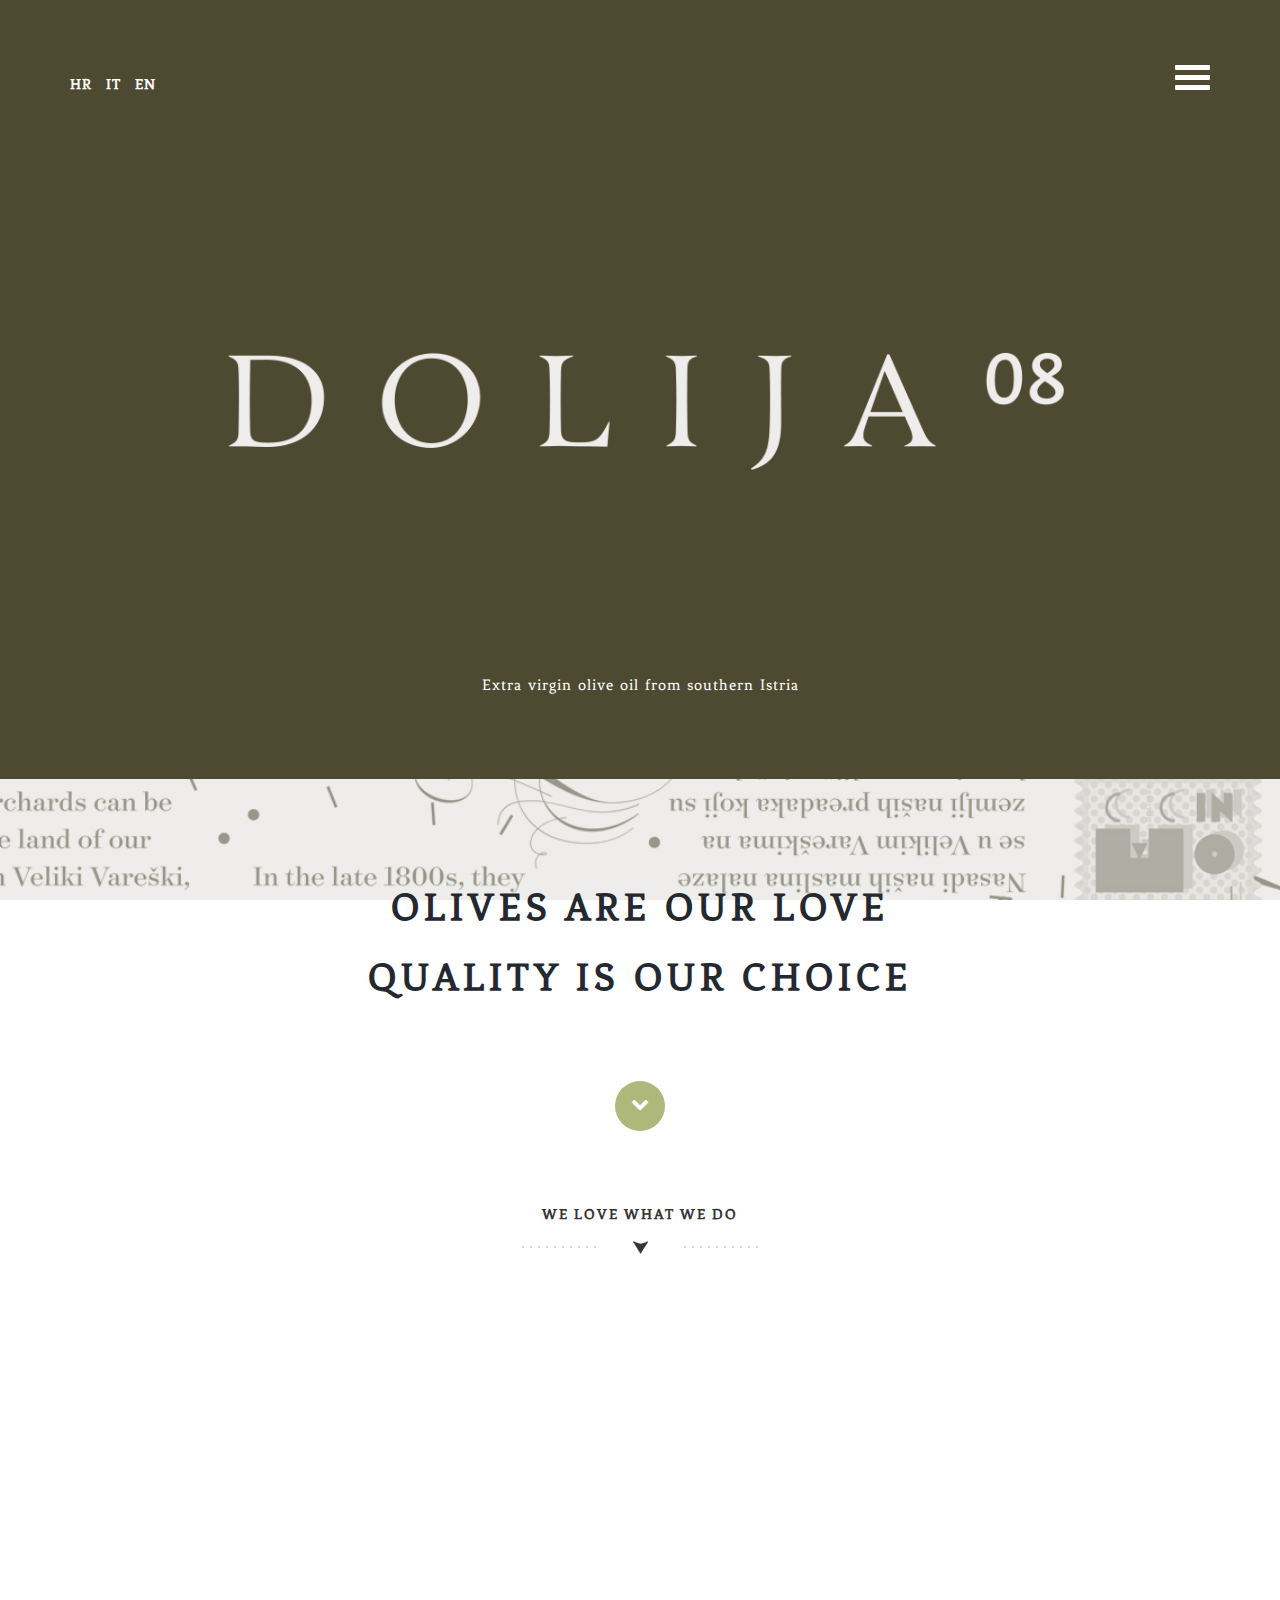
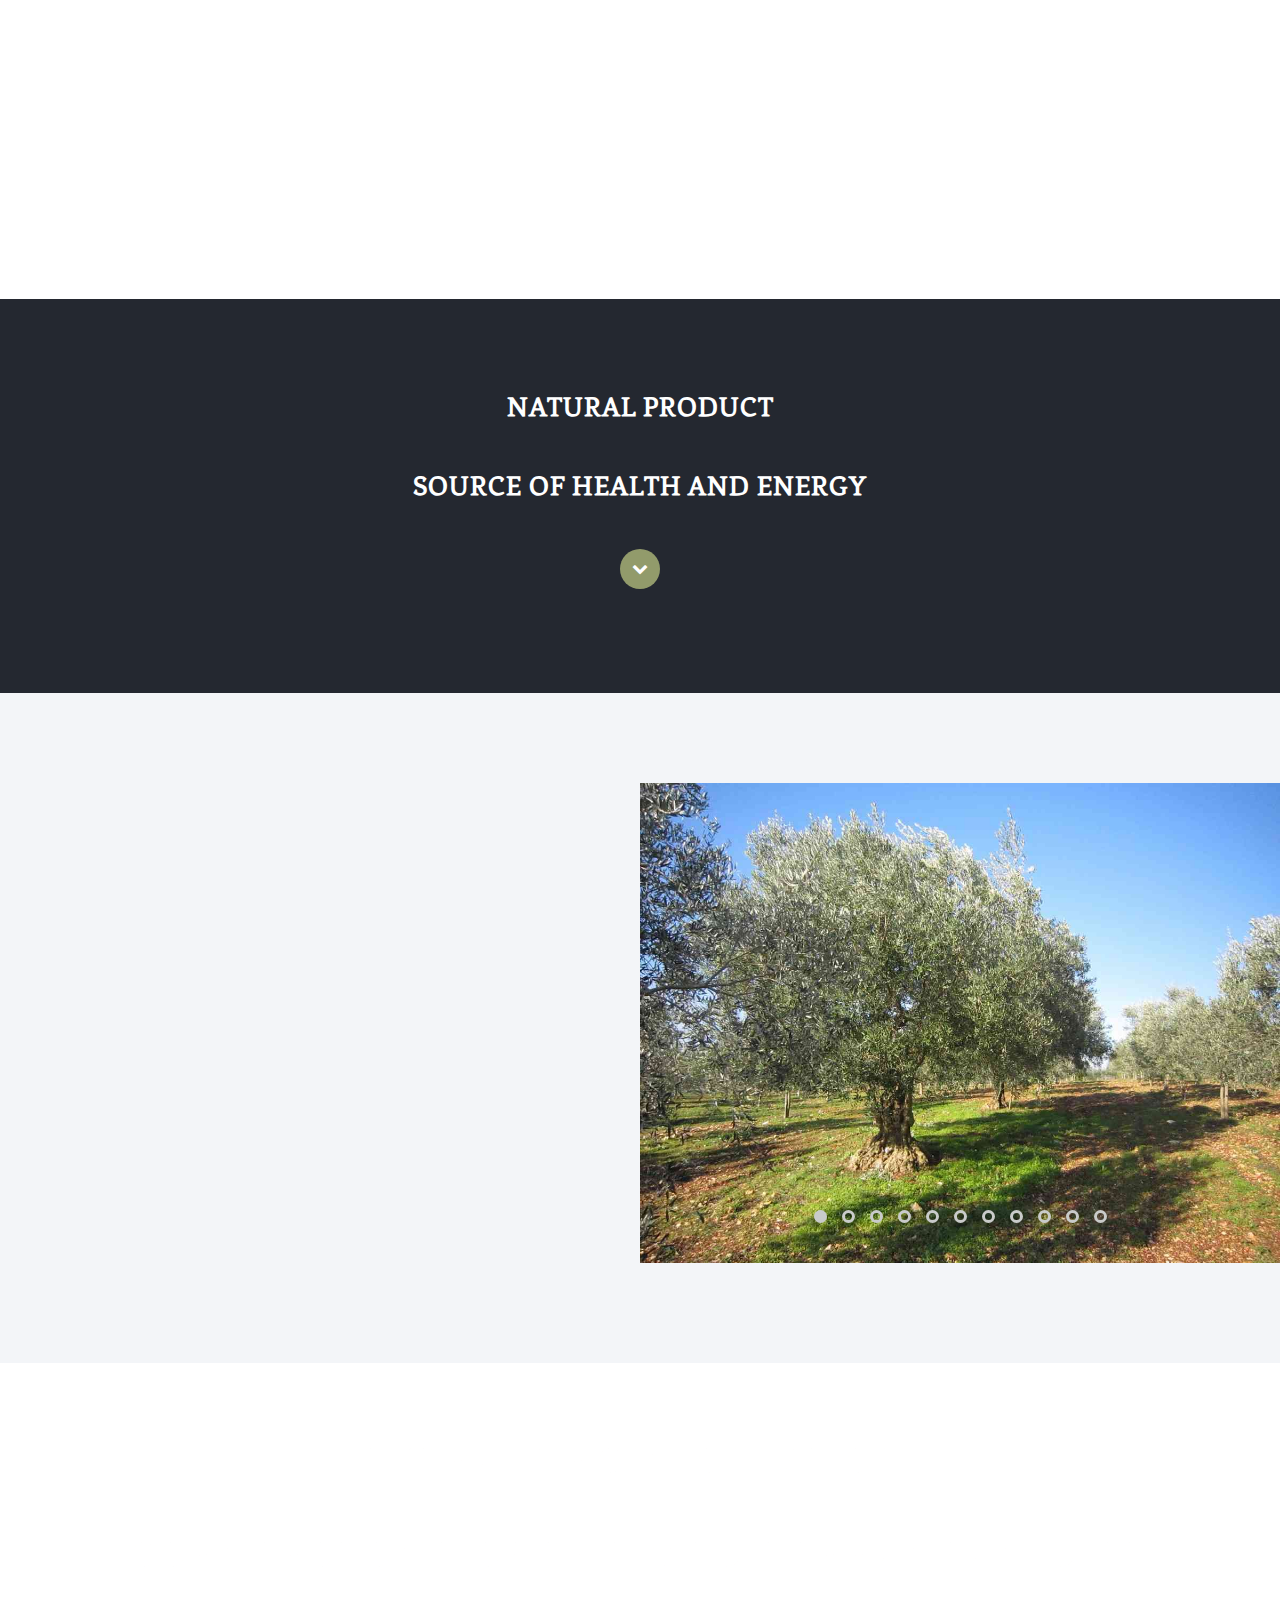
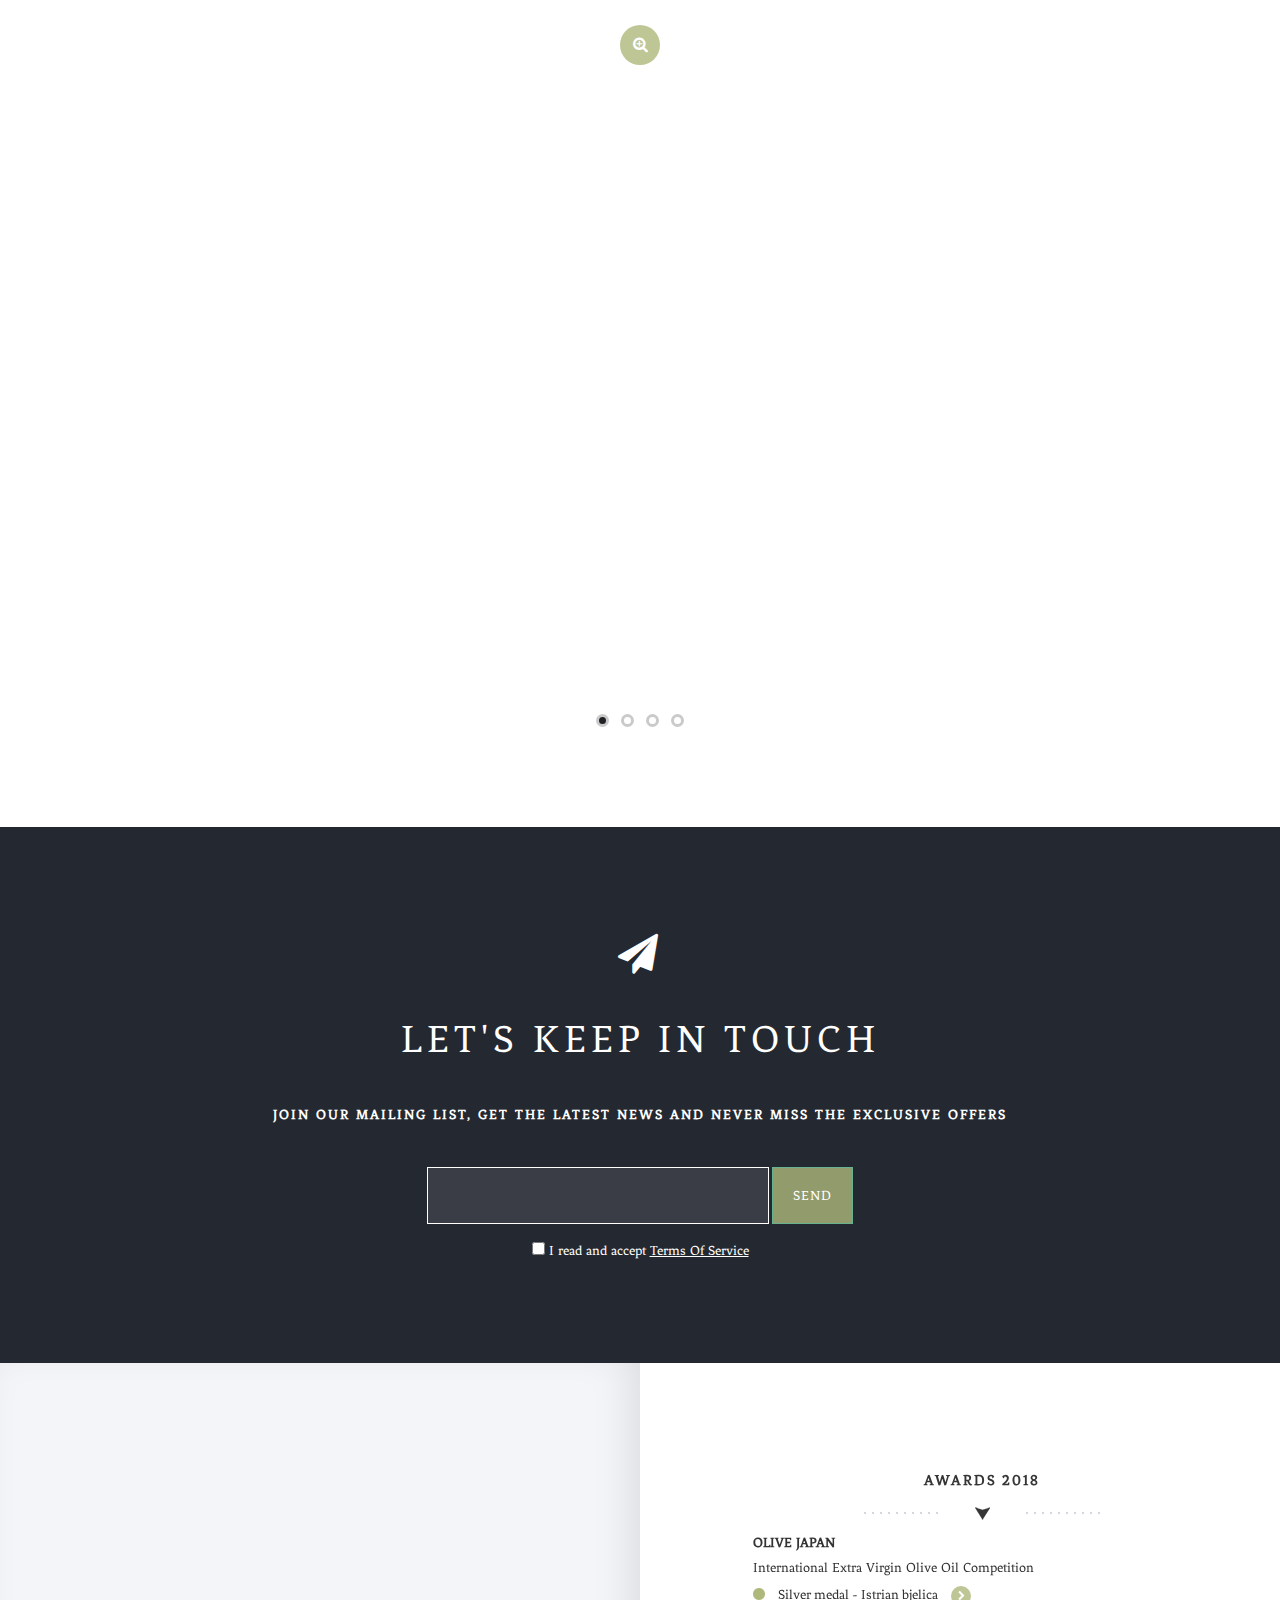
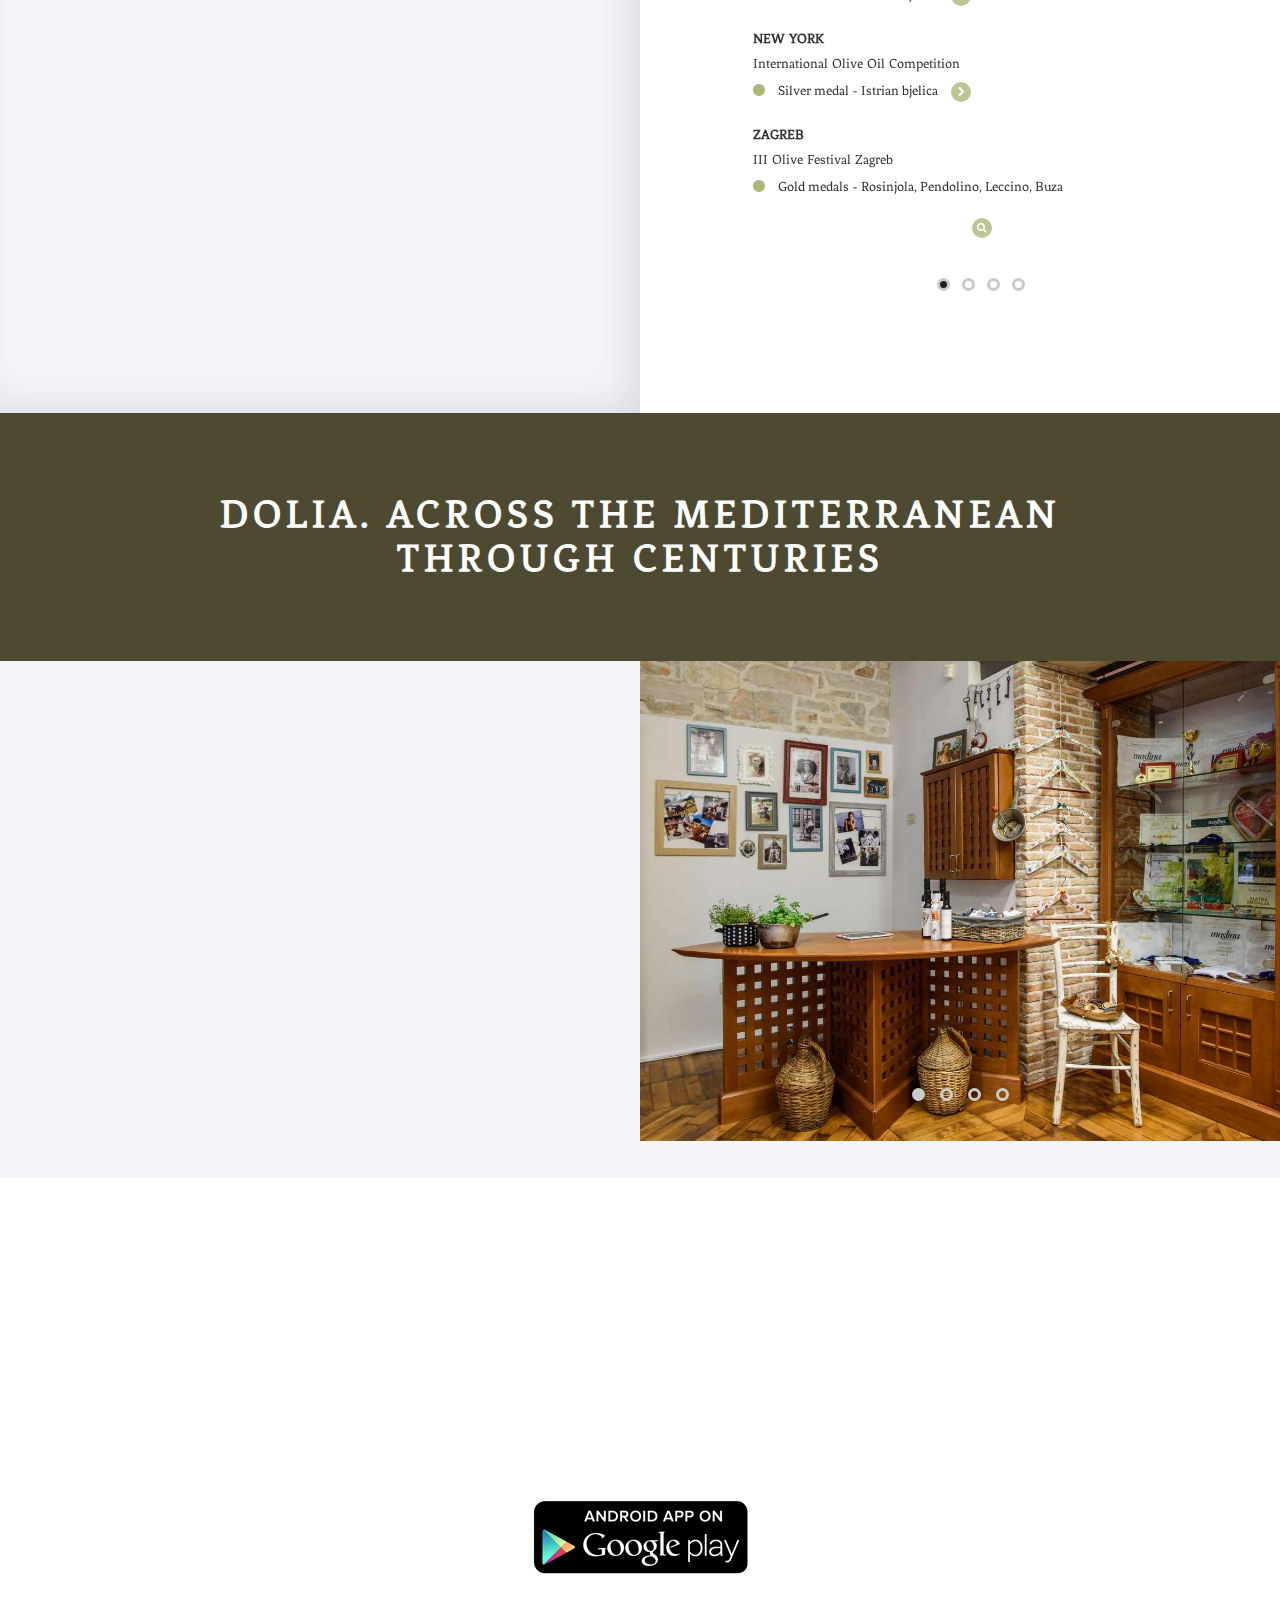
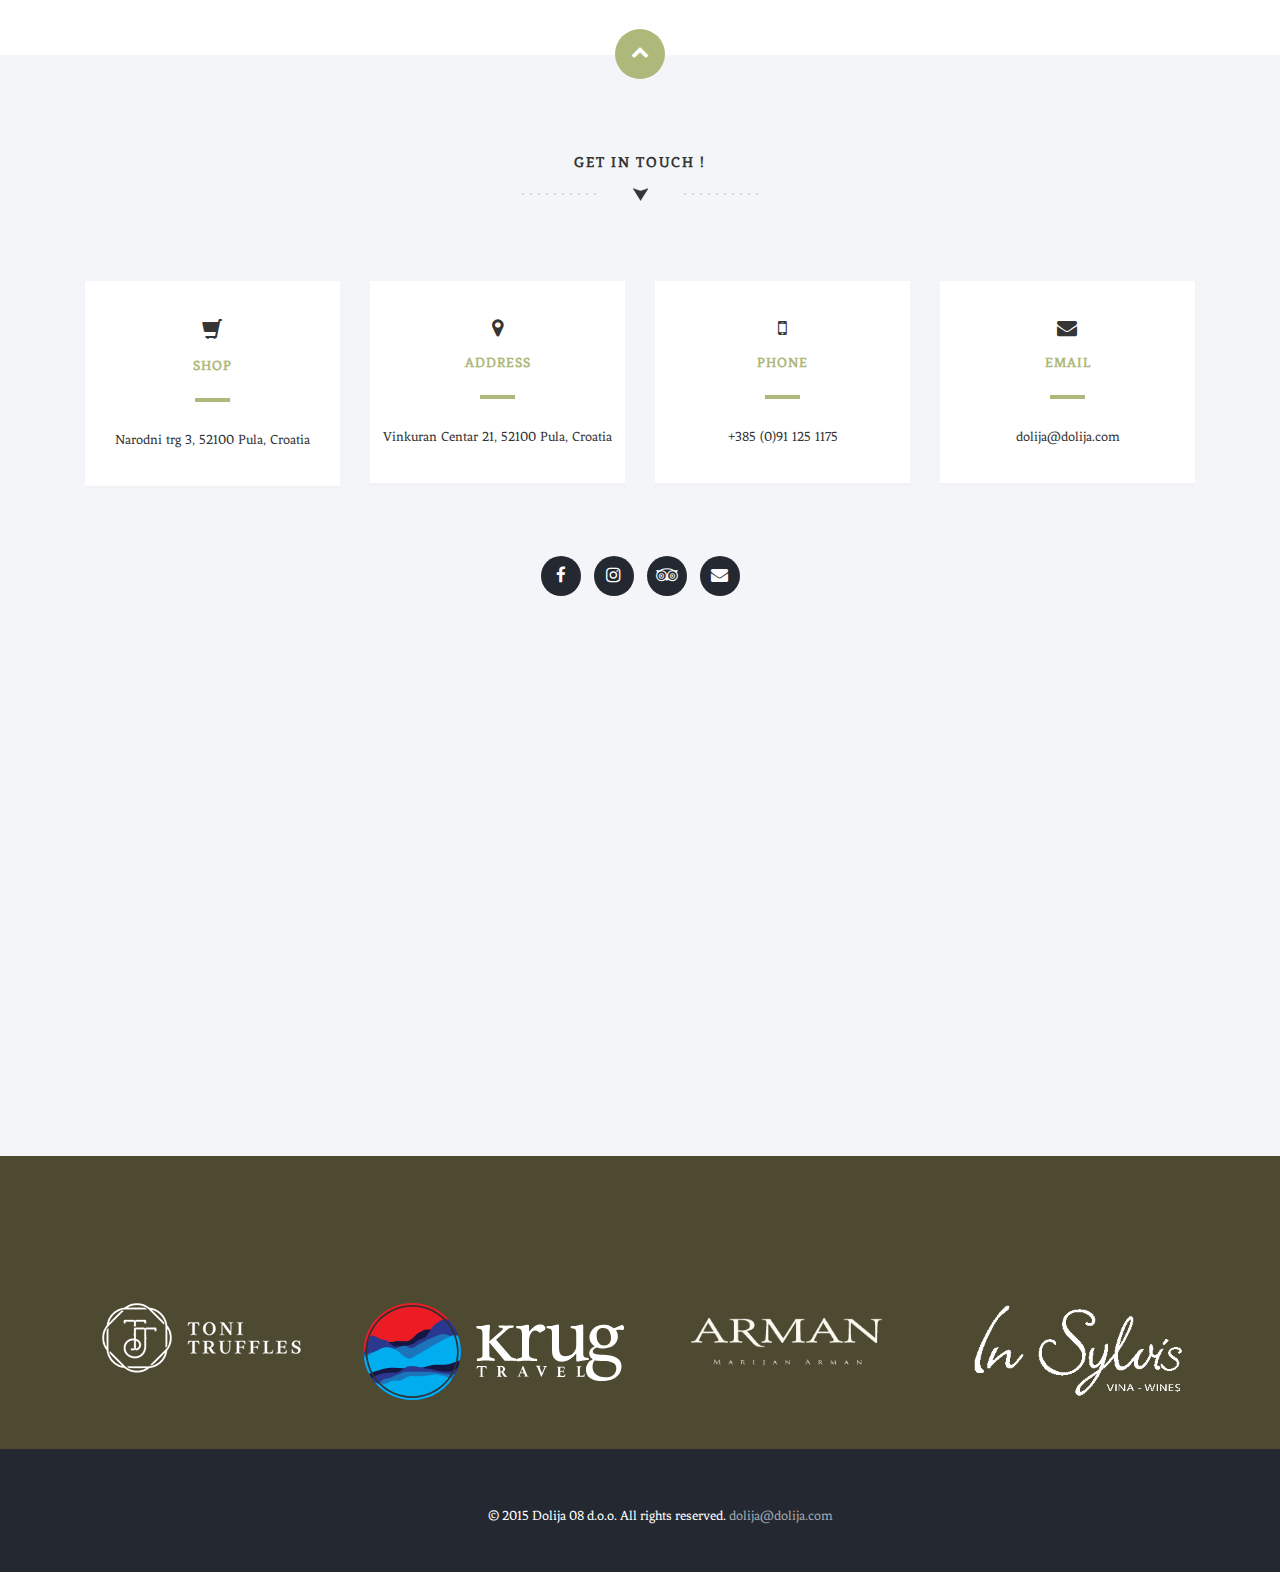
==== index-en.html @ caecd4cd "newsletter" ====
<!DOCTYPE html>
<html lang="en">
  <head>
    <meta charset="utf-8">
    <meta http-equiv="X-UA-Compatible" content="IE=edge">
    <meta name="viewport" content="width=device-width, initial-scale=1">
    <meta name="keywords" content="olives, oil, olive oil, istrian extra virgin olive oil, istria, croatia">
    <meta name="description" content="Dolija - Premium Extra Virgin Olive Oil From Southern Istria. Try & Buy. Visit Our Shop Or Call +385911251175" >
    <meta name="author" content="Dolija 08 d.o.o.">
    <title>Dolija - Premium Extra Virgin Olive Oil From Southern Istria</title>
    <link rel="icon" type="image/png" href="img/favicon_linija.png"/>
    <!--custom font-->
    <!--link href='http://fonts.googleapis.com/css?family=Varela+Round' rel='stylesheet' type='text/css'-->
    <link href="https://fonts.googleapis.com/css?family=Fenix|Noto+Serif|Cormorant+Garamond" rel="stylesheet">
    <link href="css/bootstrap.min.css" rel="stylesheet">
    <link href="css/font-awesome.min.css" rel="stylesheet">
    <link href="css/flexslider.css" rel="stylesheet" >
    <link href="css/styles.css" rel="stylesheet">
    <link href="css/queries.css" rel="stylesheet">
    <link href="css/animate.css" rel="stylesheet">
    <!-- HTML5 Shim and Respond.js IE8 support of HTML5 elements and media queries -->
    <!-- WARNING: Respond.js doesn't work if you view the page via file:// -->
    <!--[if lt IE 9]>
    <script src="https://oss.maxcdn.com/libs/html5shiv/3.7.0/html5shiv.js"></script>
    <script src="https://oss.maxcdn.com/libs/respond.js/1.4.2/respond.min.js"></script>
    <![endif]-->
  </head>
  <body id="top">
    <header id="home">
      <nav>
        <div class="container-fluid">
          <div class="row">
            <div class="col-md-8 col-md-offset-2 col-sm-8 col-sm-offset-2 col-xs-8 col-xs-offset-2">
              <nav class="pull">
                <ul class="top-nav">
                  <!--li><a href="#features">Features <span class="indicator"><i class="fa fa-angle-right"></i></span></a></li-->
                  <li><a href="#about-dolija">About Us <span class="indicator"><i class="fa fa-angle-right"></i></span></a></li>
                  <li><a href="#olive-oil-porfolio">Products <span class="indicator"><i class="fa fa-angle-right"></i></span></a></li>
                  <li><a href="#olive-oil-awards">Awards <span class="indicator"><i class="fa fa-angle-right"></i></span></a></li>
                  <li><a href="#shop">Shop <span class="indicator"><i class="fa fa-angle-right"></i></span></a></li>
                  <li><a href="#contact">Contact <span class="indicator"><i class="fa fa-angle-right"></i></span></a></li>
                </ul>
              </nav>
            </div>
          </div>
        </div>
      </nav>

      <section class="intro" id="intro">
        <div class="container">
          <div class="row">
            <div class="col-md-12 text-right navicon">
              <div class="lang-toggle" href="#">
                <h2>
                  <a href="index.html">HR</a>
                  <a href="index-it.html">IT</a>
                  <a class="active" href="index-en.html">EN</a>
                </h2>
              </div>
              <a id="nav-toggle" class="nav_slide_button" href="#"><span></span></a>
            </div>
          </div>
          <div class="row">
            <div class="col-md-12 text-center inner">
              <!--div class="col-md-8 col-md-offset-2 text-center inner"-->
              <img class="img-responsive center-block animated fadeInDown" src="img/dolija-logo.png">
              <p class="animated fadeInUp delay-05s">Extra virgin olive oil from southern Istria</p>
            </div>
          </div>
        </div>
      </section>
    </header>
		
		<section class="featuresHeader text-center ">
      <div class="container">
        <div class="row">
          <div class="col-md-12">
            <h1><strong>Olives are our love</strong></h1>
            <h1><strong>Quality is our choice</strong></h1>
          </div>
        </div>
      </div>
    </section>
		
    <section class="features text-center section-padding contact-wrap" id="features">
		  <a href="#olive-oil-porfolio" class="up-btn"><i class="fa fa-chevron-down"></i></a>
      <div class="container">
        <div class="row">
          <div class="col-md-12">
            <h1 class="arrow">We Love What We Do</h1>
            <div class="features-wrapper">
              <div class="col-md-4 wp2">
                <div class="icon box-hover"> 
                  <a href="#about-dolija"><img class="img-responsive center-block" src="img/karbonaca-jesen.jpg" alt="Tradition"></a>
                </div>
                <h2>Tradition</h2>
                <p>Over a hundred years ago our forefathers planted first olive trees on the rocky and barren land. Proud of our roots, we're trying to give the land its true traditional value.</p>
              </div>
              <div class="col-md-4 wp2 delay-05s">
                <div class="icon box-hover"> 
                  <a href="#olive-oil-porfolio"><img class="img-responsive center-block" src="img/olive-oil-all-bottles.jpg" alt="Products"></a>
                </div>
                <h2>Products</h2>
                <p>Our olive oil is the result of a long family tradition and love for olives. Try our product and you can experience the simplicity and natural beauty of southern Istria.</p>
              </div>
              <div class="col-md-4 wp2 delay-1s">
                <div class="icon box-hover"> 
                  <a href="#olive-oil-awards"><img class="img-responsive center-block" src="img/crna-maslina.jpg" alt="Quality"></a>
                </div>
                <h2>Quality</h2>
                <p>Environmentally friendly and healthy methods of production, timely manual harvesting, modern cold-pressing process, as well as numerous honors and awards, guarantee high quality of our olive oil.</p>
              </div>
              <div class="clearfix"></div>
            </div>
          </div>
        </div>
      </div>
    </section>

		<div class="ignite-cta text-center">
      <div class="container">
        <div class="row">
          <div class="col-md-12">
            <a href="#olive-oil-porfolio"><h1 class="ignite-btn-no-border">Natural product</h1></a>
          </div>
          <div class="col-md-12">
            <a href="#olive-oil-porfolio"><h1 class="ignite-btn-no-border">Source of health and energy</h1></a>
            <p><a href="#olive-oil-porfolio" class="down-arrow-btn"><i class="fa fa-chevron-down"></i></a></p>
          </div>
        </div>
      </div>
    </div>

    <section class="about" id="about-dolija">
		  <div class="container-fluid nopadding">
        <div class="row cust-row">
          <div class="col-md-6 wp1 about-text">
            <h1 class="arrow text-center">Return to land</h1>
            <p>We have been watching with sorrow the land of our ancestors becoming neglected and wild over the years. It was increasingly difficult to watch our olives decay. Regardless of the time and money invested in our education in other fields, couple of years ago we decided to renew the neglected land and to plant new olive groves.
            <br>
            Today, there are approximately 2000 trees on an area of 8 ha, from 3 to more than 100 years old. After several years of intensive work, look at the trees brings a smile to our faces, and walk through the orchard fills our hearts with joy. Centennial olive trees seductively rise over the young plantation like beautiful feminine sculpture.
            <br>
            Land again feeds the family as it has always done.</p>
          </div>
          <div id="aboutCarouselDiv" class="col-md-6 nopadding">
            <div id="carouselGallery" class="carousel slide" data-ride="carousel">
              <!-- Indicators -->
              <ol class="carousel-indicators">
                <li data-target="#carouselGallery" data-slide-to="0" class="active"></li>
                <li data-target="#carouselGallery" data-slide-to="1"></li>
                <li data-target="#carouselGallery" data-slide-to="2"></li>
                <li data-target="#carouselGallery" data-slide-to="3"></li>
                <li data-target="#carouselGallery" data-slide-to="4"></li>
                <li data-target="#carouselGallery" data-slide-to="5"></li>
                <li data-target="#carouselGallery" data-slide-to="6"></li>
                <li data-target="#carouselGallery" data-slide-to="7"></li>
                <li data-target="#carouselGallery" data-slide-to="8"></li>
                <li data-target="#carouselGallery" data-slide-to="9"></li>
                <li data-target="#carouselGallery" data-slide-to="10"></li>
              </ol>

              <!-- Wrapper for slides -->
              <div class="carousel-inner" role="listbox">
   					    <div class="item active">
                  <img src="img/buza-vrh-1.jpg" alt="" class="center-block img-responsive">
                  <div class="carousel-caption">
                  </div>
                </div>
					      <div class="item">
                  <img src="img/pendolino-sir-kobasice.jpg" alt="" class="center-block img-responsive">
                  <div class="carousel-caption">
                  </div>
                </div>
                <div class="item">
                  <img src="img/dunja-ulje.jpg" alt="" class="center-block img-responsive">
                  <div class="carousel-caption">
                  </div>
                </div>
					      <div class="item">
                  <img src="img/zizula.jpg" alt="" class="center-block img-responsive">
                  <div class="carousel-caption">
                  </div>
                </div>
					      <div class="item">
                  <img src="img/kampe.jpg" alt="" class="center-block img-responsive">
                  <div class="carousel-caption">
                  </div>
                </div>
					      <div class="item">
                  <img src="img/articoke.jpg" alt="" class="center-block img-responsive">
                  <div class="carousel-caption">
                  </div>
                </div>
					      <div class="item">
                  <img src="img/bjelica.jpg" alt="" class="center-block img-responsive">
                  <div class="carousel-caption">
                  </div>
                </div>
      					<div class="item">
                  <img src="img/ruke.jpg" alt="" class="center-block img-responsive">
                  <div class="carousel-caption">
                  </div>
                </div>
					      <div class="item">
                  <img src="img/buza.jpg" alt="" class="center-block img-responsive">
                  <div class="carousel-caption">
                  </div>
                </div>
					      <div class="item">
                  <img src="img/fresh-olive-oil-all-sorts.jpg" alt="" class="center-block img-responsive">
                  <div class="carousel-caption">
                  </div>
                </div>
					      <div class="item">
                    <img src="img/rosinjola-sir.jpg" alt="" class="center-block img-responsive">
                    <div class="carousel-caption">
                    </div>
                </div>
              </div>
            </div>
          </div>
        </div>
      </div>
    </section>
        
    <section class="swag text-center">
      <div class="container">
        <div class="row">
          <div class="col-md-12">
            <a data-target="#dekalogModal" data-toggle="modal"><h1 class="ignite-btn-no-border">Extra Virgin Olive Oil</h1></a>
          </div>
          <div class="col-md-12">
            <a data-target="#dekalogModal" data-toggle="modal"><h1 class="ignite-btn-no-border">Cornerstone of the mediterranean diet</h1></a>
            <p><a data-target="#dekalogModal" data-toggle="modal" class="down-arrow-btn"><i class="fa fa-search-plus"></i></a></p>
          </div>
        </div>
      </div>
    </section>
        
		<section class="portfolio section-padding" id="olive-oil-porfolio">
      <div class="container">
        <div class="row">
          <div id="portfolioSlider">
            <ul class="slides portfolio-slides">
              <!-- 4x2 proizvoda -->
              <li>
                <div class="col-md-6 wp4">
                  <div class="overlay-effect effects clearfix">
                    <div class="img">
                      <img class="img-responsive" src="img/bjelica-01.png" alt="Bjelica">
                      <div class="overlay">
                        <a data-target="#bjelicaModal" class="expand" data-toggle="modal"><i class="fa fa-search-plus"></i></a>
                        <a class="close-overlay hidden"></a>
                      </div>
                    </div>
                  </div>
                  <h2>Istrian bjelica</h2>
                  <!-- <p>Bjelica is an old indigenous Istrian variety that produces oil of excellent quality and distinctly golden-green color. Oil is full of intense flavor, pronounced bitterness and sharpness, and aroma that is reminiscent of cut grass. Goes well with marinated and meat dishes, such as beef and lamb. An excellent complement to hard cheeses, and provides a special touch to chocolate ice cream.</p> -->
                  <!-- <p>Straight branches, thick, leafy tree tops and strong roots, <strong>Istrian bjelica</strong> knows her way up, soaking up the sun and air. She bravely resists the cold and the wind. Her strong character is emphasized by the flavour of her oil - bitter, pungent and spicy, like absinthe. She is patient and hardworking like an Istrian peasant. Her fruitful branches remind us of our ancestors' pride and their hard working hands that have fed the generations, inspiring them permanently with their strength and dignity.</p> -->
                  <div class="portfolio-strong-custom">
                    <strong>250 ml, 500 ml, 750 ml</strong>
                    <!-- <a data-target="#bjelicaModal" class="right-arrow-btn" data-toggle="modal"><i class="fa fa-chevron-right"></i></a> -->
                  </div>
                </div>
                <div class="col-md-6 wp4 delay-05s">
                  <div class="overlay-effect effects clearfix">
                    <div class="img">
                      <img class="img-responsive" src="img/buza-01.png" alt="Buža">
                      <div class="overlay">
                        <a data-target="#buzaModal" class="expand" data-toggle="modal"><i class="fa fa-search-plus"></i></a>
                        <a class="close-overlay hidden"></a>
                      </div>
                    </div>
                  </div>
                  <h2>Buza</h2>
                  <!-- <p>Buza is an authentic Istrian variety which provides very appreciated oil of intense and clear golden-green color, persistent flavor and taste, exceptional harmony, as well as balanced pungency and bitterness. It is characterized by pronounced fruity taste and smell reminiscent of green olives and herbs. It is an excellent complement to almost all dishes, especially goes well with quality fish, seafood and truffles.</p> -->
                  <!-- <p><strong>Buza</strong>, round and lush, a flirty and voluptuous Mediterranean coquette seeks attention, warmth and protection to give the best of herself. She will show her charm slowly, always trying to stay mysterious. Her oil will have freshness, a required dose of bitterness and a provocative spiciness at the beginning of the harvest. But just like a true diva, maturity will give her the gift of a particular sweetness and the recognizable fruity aroma.</p> -->
                  <div class="portfolio-strong-custom">
                    <strong>250 ml, 500 ml, 750 ml</strong>
                    <!-- <a data-target="#buzaModal" class="right-arrow-btn" data-toggle="modal"><i class="fa fa-chevron-right"></i></a> -->
                  </div>
                </div>
              </li>
              <li>
                <div class="col-md-6 wp4">
                  <div class="overlay-effect effects clearfix">
                    <div class="img">
                      <img class="img-responsive" src="img/leccino-01.png" alt="Leccino">
                      <div class="overlay">
                        <a data-target="#leccinoModal" class="expand" data-toggle="modal"><i class="fa fa-search-plus"></i></a>
                        <a class="close-overlay hidden"></a>
                      </div>
                    </div>
                  </div>
                  <h2>Leccino</h2>
                  <!-- <p>As one of the most popular and widespread olive varieties in the world, Leccino is perfectly adapted to the Istrian climate. The oil is dark green in color, with balanced flavor, mild bitterness, vigorous pungency and exceptional harmony. Depending on the time of harvesting, it can be extremely fresh, full of fruitiness, mild taste and sweet aroma. Its value is priceless in preparing light vegetable and meat dishes, as well as an addition to a variety of fresh seasonal salads.</p> -->
                  <!-- <p>Easily adjustable and generous <strong>Leccino</strong>, exuberant in growth, impressively tall, with a large trunk and symmetrical tree top, blossoms lavishly, grows bountiful amounts of fruit. His rich appearance makes him a perfect decorative plant. He has spread around the world from his native Toscana and has easily adjusted to any environment, Istrian included. He has big flowers and aromatic fruit. The flavour of his oil depends on the time of the harvest and can vary from dominantly fresh fruity to mild fruity aromas. Adaptability, as well as rich and balanced flavour, make this oil perfect for meat and vegetable dishes and is a must for any light salad.</p> -->
                  <div class="portfolio-strong-custom">
                    <strong>250 ml, 500 ml</strong>
                    <!-- <a data-target="#leccinoModal" class="right-arrow-btn" data-toggle="modal"><i class="fa fa-chevron-right"></i></a> -->
                  </div>
                </div>
                <div class="col-md-6 wp4 delay-05s">
                  <div class="overlay-effect effects clearfix">
                    <div class="img">
                      <img class="img-responsive" src="img/pendolino-01.png" alt="Pendolino">
                      <div class="overlay">
                        <a data-target="#pendolinoModal" class="expand" data-toggle="modal"><i class="fa fa-search-plus"></i></a>
                        <a class="close-overlay hidden"></a>
                      </div>
                    </div>
                  </div>
                  <h2>Pendolino</h2>
                  <!-- <p>This Italian variety gives excellent oil of brilliant light green color. Pendolino displays green notes of creamy artichoke, green almond, fresh grass and other vegetal characteristics. It is viscous and peppery with the perfect amount of bitterness and pungency. A very versatile oil to use with soups, stews, pasta dishes and as a bread dipper. Excellent complement to a variety of game meat, steaks and medium matured cheeses.</p> -->
                  <!-- <p>Rich tree tops and long bent branches, an elongated fruit, melancholic and sophisticated <strong>Pendolino</strong> looks like a hypersensitive poet, entangled in romantic dreaming and nostalgia for his home-bound Toscane. However, it just appears as though he has perfectly melted into the Istrian climate. The proof is his wonderfully green oil and beautifully balanced flavour, moderately bitter and spicy. Although he appears melancholic, in his soul he's a hedonist who loves to mingle with game, beef steak, ribeye steak and semi-mature cheeses.</p> -->
                  <div class="portfolio-strong-custom">
                    <strong>250 ml, 500 ml</strong>
                    <!-- <a data-target="#pendolinoModal" class="right-arrow-btn" data-toggle="modal"><i class="fa fa-chevron-right"></i></a> -->
                  </div>
                </div>
              </li>
              <li>
                <div class="col-md-6 wp4">
                  <div class="overlay-effect effects clearfix">
                    <div class="img">
                      <img class="img-responsive" src="img/karbonaca_01.png" alt="Karbonaca">
                      <div class="overlay">
                        <a data-target="#karbonacaModal" class="expand" data-toggle="modal"><i class="fa fa-search-plus"></i></a>
                        <a class="close-overlay hidden"></a>
                      </div>
                    </div>
                  </div>
                  <h2>Karbonaca</h2>
                  <!-- <p><strong>Karbonaca</strong>, the dark skinned girl from the south of Istria. Average in height and tree top fullness, mysterious, yet reliable and stable. Her fruit is smooth, round, almost black in colour and if one waits too long to harvest, they become wrinkly which affects her confidence and facility of harvest. Karbonaca fruit paste is of a pleasant aroma of flowery meadow and her oil is of a particular flavour of wild radicchio, chicory and artichokes with pronounced spiciness and an intense green colour. All of the above make this temperamental dark coloured noirette girl with an evergreen heart, the main variety of southern Istria.</p> -->
                  <div class="portfolio-strong-custom">
                    <strong>250 ml, 500 ml</strong>
                    <!-- <a data-target="#karbonacaModal" class="right-arrow-btn" data-toggle="modal"><i class="fa fa-chevron-right"></i></a> -->
                  </div>
                </div>
                <div class="col-md-6 wp4 delay-05s">
                  <div class="overlay-effect effects clearfix">
                    <div class="img">
                      <img class="img-responsive" src="img/rosinjola-01.png" alt="Rosinjola">
                      <div class="overlay">
                        <a data-target="#rosinjolaModal" class="expand" data-toggle="modal"><i class="fa fa-search-plus"></i></a>
                        <a class="close-overlay hidden"></a>
                      </div>
                    </div>
                  </div>
                  <h2>Rosinjola</h2>
                  <!-- <p><strong>Rosinjola</strong>, a charming lady with a soft heart that loves heat and will sunbathe gladly, although it'll bring out her freckles. No problem though, as freckles are a part of her charm anyway along with a meticulous attention to detail: rich tree tops bearing many small branches decorated with tiny flowers that morph into beautiful tiny fruit, yellow-pink to dark purple in colour. Her oil, with a pronounced bitter aroma and distinct smell of almond and evergreens is an indispensable guest of many high class gatherings.</p> -->
                  <div class="portfolio-strong-custom">
                    <strong>250 ml, 500 ml</strong>
                    <!-- <a data-target="#rosinjolaModal" class="right-arrow-btn" data-toggle="modal"><i class="fa fa-chevron-right"></i></a> -->
                  </div>
                </div>
              </li>
				      <li>
                <div class="col-md-6 col-md-offset-3 wp4">
                  <div class="overlay-effect effects clearfix">
                    <div class="img">
                      <img class="img-responsive" src="img/rafe-01.png" alt="Rafe">
                      <div class="overlay">
                        <a data-target="#rafeModal" class="expand" data-toggle="modal"><i class="fa fa-search-plus"></i></a>
                        <a class="close-overlay hidden"></a>
                      </div>
                    </div>
                  </div>
                  <h2>Rafe</h2>
                  <!-- <p>Do you believe in angels, sparkling eternal beings that help when help is needed with their miraculous interventions and make life easier and the world a better place? Maybe their existence depends on our beliefs, maybe angels are merely a fruit of our imagination, however sometimes the goodness of some can amaze us so much that the only thing we can say is that they're like angels. He understands everybody because he has a bit of everyone. Oil <strong>Rafe</strong> is just like the angel Raphael, in charge of health, peace and comfort. Buza, Karbonaca, Rosinjola and Drobnica have entrusted him with their secrets, his trusted friends are Pendolino, Leccino and Cipressino, and with Bjelica he is connected intuitively without saying a word. If he was a painter, he would be the famous Raphael. Amongst the Dolija oils, he is a blend of the best. The oil with character.</p> -->
                  <div class="portfolio-strong-custom">
                    <strong>250 ml, 500 ml, 750 ml</strong>
                    <!-- <a data-target="#rafeModal" class="right-arrow-btn" data-toggle="modal"><i class="fa fa-chevron-right"></i></a> -->
                  </div>
                </div>
              </li>
            </ul>
          </div>
        </div>
      </div>
    </section>
        
		<!--div class="ignite-cta text-center">
      <div class="container">
        <div class="row">
          <div class="col-md-12">
            <a href="#olive-oil-awards"><h1 class="ignite-btn">Dolija - Top quality, nothing else</h1></a>
          </div>
        </div>
      </div>
    </div-->

    <section id="subscribe" class="subscribe text-center">
      <div class="container">
        <h1><i class="fa fa-paper-plane"></i></h1>
        <h1 class="subscribe-header">Let's keep in touch</h1>
        <p class="subscribe-desc">Join our mailing list, get the latest news and never miss the exclusive offers</p>
        <form id="subscribe-form" name="subscribe-form" method="post" action="#">
          <input type="email" name="subscribe-email" id="subscribe-email" value="" placeholder="" required>
          <input type="submit" id="subscribe-btn" name="subscribe-btn" value="Send">
          <p class="subscribe-confirm">
            <input type="checkbox" aria-label="Terms Of Use" required>
            <span>I read and accept <a data-target="#newsletterModal" data-toggle="modal">Terms Of Service</a></span>
          </p>
        </form>
      </div>
    </section>

    <section class="text-center" id="olive-oil-awards">
      <div class="container-fluid nopadding awards-services">
        <div class="wrapper">
          <div class="medals">
            <div class="wp3"></div>
          </div>
          <div class="fluid-white"></div>
        </div>
        <div class="container designs">
          <div class="row">
            <div class="col-md-5 col-md-offset-7">
              <div id="awardsSlider">
                <ul class="slides award-slides">
                  <li>
                    <h1 class="arrow">Awards 2018</h1>
                    <div class="nagrade-post-info">
                      <p>
                        <strong>Olive Japan</strong>
                      </p>
                      <p>International Extra Virgin Olive Oil Competition</p>
                      <div class="row">
                        <i class="col-md-1 col-xs-1 fa fa-circle"></i>
                        <span class="col-md-11 col-xs-11 nagrade-post-info-item"> 
                          Silver medal - Istrian bjelica
                          <a class="right-arrow-btn addtnl-info" href="http://olivejapan.com/en"><i class="fa fa-chevron-right"></i></a>
							          </span>
                      </div>
                    </div>
                    <div class="nagrade-post-info">
                      <p>
                        <strong>New York</strong>
                      </p>
                      <p>International Olive Oil Competition</p>
                      <div class="row">
                        <i class="col-md-1 col-xs-1 fa fa-circle"></i>
                        <span class="col-md-11 col-xs-11 nagrade-post-info-item"> 
                          Silver medal - Istrian bjelica
                          <a class="right-arrow-btn addtnl-info" href="https://www.bestoliveoils.com/producer/dolija-08"><i class="fa fa-chevron-right"></i></a>
							          </span>
                      </div>
                    </div>
                    <div class="nagrade-post-info">
                      <p>
                        <strong>Zagreb</strong>
                      </p>
                      <p>III Olive Festival Zagreb</p>
                      <div class="row">
                        <i class="col-md-1 col-xs-1 fa fa-circle"></i>
                        <span class="col-md-11 col-xs-11 nagrade-post-info-item"> Gold medals - Rosinjola, Pendolino, Leccino, Buza</span>
                      </div>
                    </div>
                    <!--div class="nagrade-post-info">
                        <p>
                          <strong>Povenjak</strong>
                        </p>
                        <p>XII Olive Festival Omiš</p>
                        <div class="row">
                          <i class="col-md-1 col-xs-1 fa fa-circle"></i>
                          <span class="col-md-11 col-xs-11 nagrade-post-info-item"> Gold medals - Karbonaca, Istrian bjelica</span>
                        </div>
                      </div-->
                      <a data-target="#nagradeModal" class="right-arrow-btn" data-toggle="modal"><i class="fa fa-search"></i></a>
                  </li>
                  <li>
                    <h1 class="arrow">Awards 2017</h1>
                    <div class="nagrade-post-info">
                      <p>
                        <strong>Flos Olei</strong>
                      </p>
                      <div class="row">
                        <i class="col-md-1 col-xs-1 fa fa-circle"></i>
                        <span class="col-md-11 col-xs-11 nagrade-post-info-item"> 
                          Our Istrian bjelica is included in the world famous guide of extra virgin olive oils Flos Olei 2018
                          <a class="right-arrow-btn addtnl-info" href="http://www.marco-oreggia.com/"><i class="fa fa-chevron-right"></i></a>
                        </span>
                      </div>
                    </div>
                    <!--div class="nagrade-post-info">
                      <p>
                        <strong>Vodnjan</strong>
                      </p>
                      <p>XXIII Extra Virgin Olive Oil Exhibition</p>
                      <div class="row">
                        <i class="col-md-1 col-xs-1 fa fa-circle"></i>
                        <span class="col-md-11 col-xs-11 nagrade-post-info-item">Gold medal - Buza</span>
                      </div>
                    </div-->
					          <div class="nagrade-post-info">
                      <p>
                        <strong>New York</strong>
                      </p>
                      <p>International Olive Oil Competition</p>
                      <div class="row">
                        <i class="col-md-1 col-xs-1 fa fa-circle"></i>
                        <span class="col-md-11 col-xs-11 nagrade-post-info-item"> 
                          Gold medal - Istrian bjelica
                          <a class="right-arrow-btn addtnl-info" href="https://www.bestoliveoils.com/producer/dolija-08"><i class="fa fa-chevron-right"></i></a>
							          </span>
                      </div>
                    </div>
                    <div class="nagrade-post-info">
                      <p>
                        <strong>Zagreb</strong>
                      </p>
                      <p>II Olive Festival Zagreb</p>
                      <div class="row">
                        <i class="col-md-1 col-xs-1 fa fa-circle"></i>
                        <span class="col-md-11 col-xs-11 nagrade-post-info-item"> Gold medals - Rosinjola, Pendolino</span>
                      </div>
                    </div>
                    <a data-target="#nagradeModal" class="right-arrow-btn" data-toggle="modal"><i class="fa fa-search"></i></a>
                  </li>
                  <li>
                    <h1 class="arrow">Awards 2016</h1>
                    <div class="nagrade-post-info">
                      <p>
                        <strong>Vodice</strong>
                      </p>
                      <p>VI Olive oil manifestation Vodice</p>
                      <div class="row">
                        <i class="col-md-1 col-xs-1 fa fa-circle"></i>
                        <span class="col-md-11 col-xs-11 nagrade-post-info-item"> Gold medals - Istrian bjelica, Rosinjola</span>
                      </div>
                    </div>
                    <div class="nagrade-post-info">
                      <p>
                        <strong>Flos Olei</strong>
                      </p>
                      <div class="row">
                        <i class="col-md-1 col-xs-1 fa fa-circle"></i>
                        <span class="col-md-11 col-xs-11 nagrade-post-info-item"> 
                          Our Istrian bjelica is included in the world famous guide of extra virgin olive oils Flos Olei 2017
                          <a class="right-arrow-btn addtnl-info" href="http://www.marco-oreggia.com/"><i class="fa fa-chevron-right"></i></a>
							          </span>
                      </div>
                    </div>
						        <div class="nagrade-post-info">
                      <p>
                        <strong>Maslina</strong>
                      </p>
                      <p>XIII International Olive tree manifestation Split</p>
                      <div class="row">
                        <i class="col-md-1 col-xs-1 fa fa-circle"></i>
                        <span class="col-md-11 col-xs-11 nagrade-post-info-item"> Gold medals - Istrian bjelica, Buza</span>
                      </div>
                    </div>
						        <!--div class="nagrade-post-info">
                      <p>
                        <strong>Ulika</strong>
                      </p>
                      <p>XI International Olive tree manifestation Ulika Medulin</p>
                      <div class="row">
                        <i class="col-md-1 col-xs-1 fa fa-circle"></i>
                        <span class="col-md-11 col-xs-11 nagrade-post-info-item"> Gold medal - Istrian bjelica</span>
                      </div>
                    </div-->
                    <a data-target="#nagradeModal" class="right-arrow-btn" data-toggle="modal"><i class="fa fa-search"></i></a>
                  </li>
					        <li>
                    <h1 class="arrow">Awards 2015</h1>
                    <div class="nagrade-post-info">
                      <p>
                        <strong>Maslina</strong>
                      </p>
                      <p>XII International Olive tree manifestation Split</p>
                      <div class="row">
                        <i class="col-md-1 col-xs-1 fa fa-circle"></i>
                        <span class="col-md-11 col-xs-11 nagrade-post-info-item"> Plaques - Top 10, The Best Extra Virgin Olive Oil Monovarietal (Istrian bjelica), The Best Extra Virgin Olive Oil Monovarietal (local cultivar)</span>
                      </div>
                      <div class="row">
                        <i class="col-md-1 col-xs-1 fa fa-circle"></i>
                        <span class="col-md-11 col-xs-11 nagrade-post-info-item"> Great Golden Amphora - The muniment for promotion and marketing of olive oil</span>
                      </div>
                      <div class="row">
                        <i class="col-md-1 col-xs-1 fa fa-circle"></i>
                        <span class="col-md-11 col-xs-11 nagrade-post-info-item"> Gold medals - Istrian bjelica, Extra Virgin Olive Oil Blended</span>
                      </div>
                    </div>
                    <!--div class="nagrade-post-info">
                      <p>
                        <strong>Ulika</strong>
                      </p>
                      <p>X International Olive tree manifestation Ulika Medulin</p>
                      <div class="row">
                        <i class="col-md-1 col-xs-1 fa fa-circle"></i>
                        <span class="col-md-11 col-xs-11 nagrade-post-info-item"> Plaque - Top 10</span>
                      </div>
                      <div class="row">
                        <i class="col-md-1 col-xs-1 fa fa-circle"></i>
                        <span class="col-md-11 col-xs-11 nagrade-post-info-item"> Gold medal - Istrian bjelica</span>
                      </div>
                    </div-->
                    <a data-target="#nagradeModal" class="right-arrow-btn" data-toggle="modal"><i class="fa fa-search"></i></a>
                  </li>
                  <!--li>
                    <h1 class="arrow">Awards 2014</h1>
                    <div class="nagrade-post-info">
                      <p>
                        <strong>Maslina</strong>
                      </p>
                      <p>XI International Olive tree manifestation Split</p>
                      <div class="row">
                        <i class="col-md-1 col-xs-1 fa fa-circle"></i>
                        <span class="col-md-11 col-xs-11 nagrade-post-info-item"> Gold medals - Istrian bjelica, Buza, Leccino, Extra Virgin Olive Oil Blended</span>
                      </div>
                    </div>
                    <div class="nagrade-post-info">
                      <p>
                        <strong>Ulika</strong>
                      </p>
                      <p>IX International Olive tree manifestation Ulika Medulin</p>
                      <div class="row">
                        <i class="col-md-1 col-xs-1 fa fa-circle"></i>
                        <span class="col-md-11 col-xs-11 nagrade-post-info-item"> Gold medal - Istrian bjelica</span>
                      </div>
                      <div class="row">
                        <i class="col-md-1 col-xs-1 fa fa-circle"></i>
                        <span class="col-md-11 col-xs-11 nagrade-post-info-item"> Silver medals - Buza, Leccino</span>
                      </div>
                    </div> 
                    <a data-target="#nagradeModal" class="right-arrow-btn" data-toggle="modal"><i class="fa fa-chevron-right"></i></a>
                  </li-->
                </ul>
              </div>
            </div>
          </div>
        </div>
      </div>
    </section>

    <div class="intro text-center">
      <div class="container">
        <div class="row">
          <div class="col-md-12">
            <a id="doliumCollapseBtn" data-toggle="collapse" data-target="#doliumCollapse" aria-expanded="false" aria-controls="doliumCollapse"><h1 class="ignite-btn-no-border">Dolia. Across the Mediterranean through centuries</h1></a>
          </div>
        </div>
        <div class="collapse" id="doliumCollapse">
          <div class="well dark-well">
            <div class="row">
              <div class="col-sm-6 col-md-4">
                <div class="thumbnail my-collapse-thumbnail">
                  <a href="https://en.wikipedia.org/wiki/Dolium"><img src="img/Ostia-Antica-Dolia.jpg" alt="Ostia-Antica-Dolia"></a>
                </div>
              </div>
              <div class="col-sm-6 col-md-8 my-collapse-desc">
                <a class="my-cust-link" href="https://en.wikipedia.org/wiki/Dolium">A dolium (latin plural: dolia)</a> is a large pottery container used in ancient times for storage or transportation of wine, olive oil, wheat and similar goods. Oval in shape, with a wide mouth and rim, dolium was much larger than a more famous amphora. Higher than 2 metres, a bigger dolium could hold up to 1500 litres in volume. At the households they were stored either buried to the waist or simply under a roof cover. In spite of their size doliums were commonly used for transport across the whole Mediterranean sea by specifically built merchant ships.
              </div>
            </div>
          </div>
        </div>
      </div>
    </div>

		<section class="about" id="shop">
		  <div class="container-fluid nopadding">
        <div class="row cust-row">
          <div class="col-md-6 wp1 about-text">
            <h1 class="arrow text-center">Try & buy</h1>
            <p>
              In the shadows of the chestnut branches, behind the sweet hum of the central city market, you’ll find a place which will introduce you to the excellency of the authentic Istrian extra virgin olive oil.
              <br>
              <!--Come, meet and taste Busa, Bielizza, Rosignola and Carbonazza, Leccino and Pendolino or Rafe, our own special blend, the pride of house Dolia. With the free entrance, our charming host will accompany you through tastes and stories of southern Istria olive oil. Here you will also find the precious Istrian truffles and a selected choice of great local wines as well as nice prices.-->
              Come, meet and taste Busa, Bielizza, Rosignola and Carbonazza, Leccino and Pendolino or Rafe, our own special blend, the pride of house Dolia. With the free entrance, our charming host will accompany you through tastes and stories of southern Istria olive oil. Here you will also find the precious <a href="#partners" class="my-cust-link">Istrian truffles</a> and a selected choice of <a href="#partners" class="my-cust-link">great local wines</a> as well as nice prices.
            </p>
            <!--ne koristi se-->
            <!--div class="col-md-6 col-md-offset-3 text-center">
              <a data-target="#shopModal" class="learn-more-btn" data-toggle="modal">Saznaj više</a>
            </div-->
          </div>
          <div id="shopCarouselDiv" class="col-md-6 nopadding">
            <div id="carouselShopGallery" class="carousel slide" data-ride="carousel">
              <!-- Indicators -->
              <ol class="carousel-indicators">
                <li data-target="#carouselShopGallery" data-slide-to="0" class="active"></li>
                <li data-target="#carouselShopGallery" data-slide-to="1"></li>
                <li data-target="#carouselShopGallery" data-slide-to="2"></li>
                <li data-target="#carouselShopGallery" data-slide-to="3"></li>
              </ol>
              <!-- Wrapper for slides -->
              <div class="carousel-inner" role="listbox">
                <div class="item active">
                  <img src="img/olive-oil-shop-1.jpg" alt="" class="center-block img-responsive">
                  <div class="carousel-caption">
                  </div>
                </div>
                <div class="item">
                  <img src="img/olive-oil-shop-2.jpg" alt="" class="center-block img-responsive">
                  <div class="carousel-caption">
                  </div>
                </div>
                <div class="item">
                  <img src="img/olive-oil-shop-3.jpg" alt="" class="center-block img-responsive">
                  <div class="carousel-caption">
                  </div>
                </div>
                <div class="item">
                  <img src="img/olive-oil-shop-4.jpg" alt="" class="center-block img-responsive">
                  <div class="carousel-caption">
                  </div>
                </div>
              </div>
            </div>
          </div>
        </div>
      </div>
    </section>

    <!--
    <div class="ignite-cta text-center">
      <div class="container">
        <div class="row">
          <div class="col-md-12">
            <a href="#contact"><h1 class="ignite-btn">Get in touch !</h1></a>
          </div>
        </div>
      </div>
    </div>
    -->

    <section class="subscribe text-center">
      <div class="container">
        <h1>Want to learn more about olives and olive growing</h1>
        <h1><span>Download our free Android mobile app</span></h1>
        <a href="https://play.google.com/store/apps/details?id=com.babinkuk.extravergine"><img class="app-btn" src="img/icon_google_play.png"></a>
      </div>
    </section>

		<section id="contact" class="dark-bg text-center contact-wrap">
      <a href="#top" class="up-btn"><i class="fa fa-chevron-up"></i></a>
      <div class="container">
        <div class="row">
          <div class="col-md-12">
            <h1 class="arrow">Get in touch !</h1>
          </div>
        </div>
        <div class="row contact-details">
          <div class="col-md-3">
            <div class="light-box box-hover">
              <h2><i class="glyphicon glyphicon-shopping-cart"></i><span>Shop</span></h2>
              <p><a id="shop-address" href="https://www.google.hr/maps/place/Dolija+Shop+Extra+Virgin+Olive+Oil/@44.8665722,13.8488868,19z/data=!4m5!3m4!1s0x0:0x77303e5dda2fdbcc!8m2!3d44.8664818!4d13.849316">Narodni trg 3, 52100 Pula, Croatia</a></p>
            </div>
          </div>
          <div class="col-md-3">
            <div class="light-box box-hover">
              <h2><i class="fa fa-map-marker"></i><span>Address</span></h2>
              <p><a id="home-address" href="https://www.google.com/maps/place/Dolija+-+Extra+Virgin+Olive+Oil/@44.834674,13.86658,18z/data=!4m5!3m4!1s0x0:0xb18c7b1dbb546bdb!8m2!3d44.834662!4d13.867121?hl=en-US">Vinkuran Centar 21, 52100 Pula, Croatia</a></p>
            </div>
          </div>
          <div class="col-md-3">
            <div class="light-box box-hover">
              <h2><i class="fa fa-mobile"></i><span>Phone</span></h2>
              <p>+385 (0)91 125 1175 </p>
            </div>
          </div>
          <div class="col-md-3">
            <div class="light-box box-hover">
              <h2><i class="fa fa-envelope"></i><span>Email</span></h2>
              <!--p><a id="mail-address" href="mailto:dolija@dolija.com">dolija@dolija.com</a></p-->
              <p><a id="mail-address" data-target="#contactModal" data-toggle="modal">dolija@dolija.com</a></p>
            </div>
          </div>
        </div>
        <div class="row">
          <div class="col-md-12">
            <ul class="social-buttons">
              <li><a href="https://www.facebook.com/Dolija-1236375266388893/?ref=aymt_homepage_panel" class="social-btn"><i class="fa fa-facebook"></i></a></li>
              <li><a href="https://www.instagram.com/dolija08_olive_oil_istra/" class="social-btn"><i class="fa fa-instagram"></i></a></li>
              <!--li><a href="#" class="social-btn"><i class="fa fa-linkedin"></i></a></li-->
              <li><a href="https://www.tripadvisor.com/Attraction_Review-g295373-d12492978-Reviews-Dolija_08-Pula_Istria.html" class="social-btn"><i class="fa fa-tripadvisor"></i></a></li>
              <li><a data-target="#contactModal" data-toggle="modal" class="social-btn"><i class="fa fa-envelope"></i></a></li>
            </ul>
          </div>
        </div>

        <div class="row contact-details">
          <div class="col-md-6 maps-cust-padding">
            <div id="google-map-shop" style="height:400px" data-latitude="44.8664723" data-longitude="13.8493221"></div>
          </div>
			    <div class="col-md-6 maps-cust-padding">
            <div id="google-map" style="height:400px" data-latitude="44.83470644" data-longitude="13.86690795"></div>
          </div>
        </div>
      </div>
    </section>

    <section class="intro text-center section-padding" id="partners">
      <div class="container">
        <div class="row">
          <div class="col-md-8 col-md-offset-2 wp1">
            <h1 class="partners-header arrow">Our partners</h1>
          </div>
        </div>
        <div class="row partners-row">
          <div class="col-xs-3">
            <a href="http://www.tonitruffles.com"><img class="img-responsive center-block" src="img/toni-truffles-logo.png" alt="Toni Tartufi"></a>
          </div>
          <div class="col-xs-3">
            <a href="https://www.krug-travel.com"><img class="img-responsive center-block" src="img/krug-travel-logo.svg" alt="Krug Travel"></a>
          </div>
          <div class="col-xs-3">
            <a href="http://www.arman.hr/"><img class="img-responsive center-block" src="img/arman-logo.png" alt="Marijan Arman"></a>
          </div>
          <div class="col-xs-3">
            <a href="https://www.insylvis.com/"><img class="img-responsive center-block" src="img/in-sylvis-logo.png" alt="In Sylvis"></a>
          </div>
        </div>
      </div>
    </section>
    
    <footer>
      <div class="container">
        <div class="row">
          <div class="col-md-12">
            <ul class="legals text-center">
              <li>&copy; 2015 Dolija 08 d.o.o.  All rights reserved.  <span><a data-target="#contactModal" data-toggle="modal">dolija@dolija.com</a></span></li>
            </ul>
          </div>
        </div>
      </div>
    </footer>

    <!-- Modal ulja -->
    <div class="modal fade" id="buzaModal" tabindex="-1" role="dialog" aria-labelledby="buzaModalLabel">
      <div class="modal-dialog" role="document">
        <div class="modal-content">
          <div class="modal-header my-modal-header">
            <button type="button" class="close" data-dismiss="modal" aria-label="Close"><span class="my-modal-close" aria-hidden="true">&times;</span></button>
            <h4 class="modal-title" id="buzaModalLabel">Buza</h4>
          </div>
          <div class="modal-body modal-portfolio-body">
            <div id="buzaPortfolioSlider" class="modal-portfolio-slides">
              <ul class="slides">
                <li class="modal-portfolio-li">
                  <img class="img-responsive center-block animated fadeInDown" src="img/buza-novo-3.jpg" alt="">
                </li>
                <li class="modal-portfolio-li">
                  <img class="img-responsive center-block animated fadeInDown" src="img/buza-novo-2.jpg" alt="">
                </li>
                <li class="modal-portfolio-li">
                  <img class="img-responsive center-block animated fadeInDown" src="img/buza-novo-1.jpg" alt="">
                </li>
              </ul>
            </div>
            <div class="animated fadeInDown">
              <h2 class="modal-portfolio-header">Buza</h2>
              <p class="portfolio-desc"><strong>Buza</strong>, round and lush, a flirty and voluptuous Mediterranean coquette seeks attention, warmth and protection to give the best of herself. She will show her charm slowly, always trying to stay mysterious. Her oil will have freshness, a required dose of bitterness and a provocative spiciness at the beginning of the harvest. But just like a true diva, maturity will give her the gift of a particular sweetness and the recognizable fruity aroma.</p>
              <p>
                <strong>250 ml, 500 ml, 750 ml</strong>
              </p>
            </div>
          </div>
          <div class="modal-footer my-modal-footer">
            <button type="button" class="btn btn-default" data-dismiss="modal">Zatvori</button>
          </div>
        </div>
      </div>
    </div>
		
		<div class="modal fade" id="bjelicaModal" tabindex="-1" role="dialog" aria-labelledby="bjelicaModalLabel">
      <div class="modal-dialog" role="document">
        <div class="modal-content">
          <div class="modal-header my-modal-header">
            <button type="button" class="close" data-dismiss="modal" aria-label="Close"><span class="my-modal-close" aria-hidden="true">&times;</span></button>
            <h4 class="modal-title" id="bjelicaModalLabel">Istrian bjelica</h4>
          </div>
          <div class="modal-body modal-portfolio-body">
            <div id="bjelicaPortfolioSlider" class="modal-portfolio-slides">
              <ul class="slides">
                <li class="modal-portfolio-li">
                  <img class="img-responsive center-block animated fadeInDown" src="img/bjelica-novo-3.jpg" alt="">
                </li>
                <li class="modal-portfolio-li">
                  <img class="img-responsive center-block animated fadeInDown" src="img/bjelica-novo-2.jpg" alt="">
                </li>
                <li class="modal-portfolio-li">
                  <img class="img-responsive center-block animated fadeInDown" src="img/bjelica-novo-1.jpg" alt="">
                </li>
              </ul>
            </div>
            <div class="animated fadeInDown">
              <h2 class="modal-portfolio-header">Istrian bjelica</h2>
              <p class="portfolio-desc">Straight branches, thick, leafy tree tops and strong roots, <strong>Istrian bjelica</strong> knows her way up, soaking up the sun and air. She bravely resists the cold and the wind. Her strong character is emphasized by the flavour of her oil - bitter, pungent and spicy, like absinthe. She is patient and hardworking like an Istrian peasant. Her fruitful branches remind us of our ancestors' pride and their hard working hands that have fed the generations, inspiring them permanently with their strength and dignity.</p>
              <p>
                <strong>250 ml, 500 ml, 750 ml</strong>
              </p>
            </div>
          </div>
          <div class="modal-footer my-modal-footer">
            <button type="button" class="btn btn-default" data-dismiss="modal">Close</button>
          </div>
        </div>
      </div>
    </div>
		
		<div class="modal fade" id="leccinoModal" tabindex="-1" role="dialog" aria-labelledby="leccinoModalLabel">
      <div class="modal-dialog" role="document">
        <div class="modal-content">
          <div class="modal-header my-modal-header">
            <button type="button" class="close" data-dismiss="modal" aria-label="Close"><span class="my-modal-close" aria-hidden="true">&times;</span></button>
            <h4 class="modal-title" id="leccinoModalLabel">Leccino</h4>
          </div>
          <div class="modal-body modal-portfolio-body">
            <div id="leccinoPortfolioSlider" class="modal-portfolio-slides">
              <ul class="slides">
                <li class="modal-portfolio-li">
                  <img class="img-responsive center-block animated fadeInDown" src="img/leccino-novo-3.jpg" alt="">
                </li>
                <li class="modal-portfolio-li">
                  <img class="img-responsive center-block animated fadeInDown" src="img/leccino-novo-2.jpg" alt="">
                </li>
                <li class="modal-portfolio-li">
                  <img class="img-responsive center-block animated fadeInDown" src="img/leccino-novo-1.jpg" alt="">
                </li>
              </ul>
            </div>
            <div class="animated fadeInDown">
              <h2 class="modal-portfolio-header">Leccino</h2>
              <p class="portfolio-desc">Easily adjustable and generous <strong>Leccino</strong>, exuberant in growth, impressively tall, with a large trunk and symmetrical tree top, blossoms lavishly, grows bountiful amounts of fruit. His rich appearance makes him a perfect decorative plant. He has spread around the world from his native Toscana and has easily adjusted to any environment, Istrian included. He has big flowers and aromatic fruit. The flavour of his oil depends on the time of the harvest and can vary from dominantly fresh fruity to mild fruity aromas. Adaptability, as well as rich and balanced flavour, make this oil perfect for meat and vegetable dishes and is a must for any light salad.</p>
              <p>
                <strong>250 ml, 500 ml</strong>
              </p>
            </div>
          </div>
          <div class="modal-footer my-modal-footer">
            <button type="button" class="btn btn-default" data-dismiss="modal">Close</button>
          </div>
        </div>
      </div>
    </div>
		
		<div class="modal fade" id="pendolinoModal" tabindex="-1" role="dialog" aria-labelledby="pendolinoModalLabel">
      <div class="modal-dialog" role="document">
        <div class="modal-content">
          <div class="modal-header my-modal-header">
            <button type="button" class="close" data-dismiss="modal" aria-label="Close"><span class="my-modal-close" aria-hidden="true">&times;</span></button>
            <h4 class="modal-title" id="pendolinoModalLabel">Pendolino</h4>
          </div>
          <div class="modal-body modal-portfolio-body">
            <div id="pendolinoPortfolioSlider" class="modal-portfolio-slides">
              <ul class="slides">
                <li class="modal-portfolio-li">
                  <img class="img-responsive center-block animated fadeInDown" src="img/pendolino-novo-3.jpg" alt="">
                </li>
                <li class="modal-portfolio-li">
                  <img class="img-responsive center-block animated fadeInDown" src="img/pendolino-novo-2.jpg" alt="">
                </li>
                <li class="modal-portfolio-li">
                  <img class="img-responsive center-block animated fadeInDown" src="img/pendolino-novo-1.jpg" alt="">
                </li>
              </ul>
            </div>
            <div class="animated fadeInDown">
              <h2 class="modal-portfolio-header">Pendolino</h2>
              <p class="portfolio-desc">Rich tree tops and long bent branches, an elongated fruit, melancholic and sophisticated <strong>Pendolino</strong> looks like a hypersensitive poet, entangled in romantic dreaming and nostalgia for his home-bound Toscane. However, it just appears as though he has perfectly melted into the Istrian climate. The proof is his wonderfully green oil and beautifully balanced flavour, moderately bitter and spicy. Although he appears melancholic, in his soul he's a hedonist who loves to mingle with game, beef steak, ribeye steak and semi-mature cheeses.</p>
              <p>
                <strong>250 ml, 500 ml</strong>
              </p>
            </div>
          </div>
          <div class="modal-footer my-modal-footer">
            <button type="button" class="btn btn-default" data-dismiss="modal">Close</button>
          </div>
        </div>
      </div>
    </div>
		
		<div class="modal fade" id="rosinjolaModal" tabindex="-1" role="dialog" aria-labelledby="rosinjolaModalLabel">
      <div class="modal-dialog" role="document">
        <div class="modal-content">
          <div class="modal-header my-modal-header">
            <button type="button" class="close" data-dismiss="modal" aria-label="Close"><span class="my-modal-close" aria-hidden="true">&times;</span></button>
            <h4 class="modal-title" id="rosinjolaModalLabel">Rosinjola</h4>
          </div>
          <div class="modal-body modal-portfolio-body">
            <div id="rosinjolaPortfolioSlider" class="modal-portfolio-slides">
              <ul class="slides">
                <li class="modal-portfolio-li">
                  <img class="img-responsive center-block animated fadeInDown" src="img/rosinjola-novo-3.jpg" alt="">
                </li>
                <li class="modal-portfolio-li">
                  <img class="img-responsive center-block animated fadeInDown" src="img/rosinjola-novo-2.jpg" alt="">
                </li>
                <li class="modal-portfolio-li">
                  <img class="img-responsive center-block animated fadeInDown" src="img/rosinjola-novo-1.jpg" alt="">
                </li>
              </ul>
            </div>
            <div class="animated fadeInDown">
              <h2 class="modal-portfolio-header">Rosinjola</h2>
              <p class="portfolio-desc"><strong>Rosinjola</strong>, a charming lady with a soft heart that loves heat and will sunbathe gladly, although it'll bring out her freckles. No problem though, as freckles are a part of her charm anyway along with a meticulous attention to detail: rich tree tops bearing many small branches decorated with tiny flowers that morph into beautiful tiny fruit, yellow-pink to dark purple in colour. Her oil, with a pronounced bitter aroma and distinct smell of almond and evergreens is an indispensable guest of many high class gatherings.</p>
              <p>
                <strong>250 ml, 500 ml</strong>
              </p>
            </div>
          </div>
          <div class="modal-footer my-modal-footer">
            <button type="button" class="btn btn-default" data-dismiss="modal">Close</button>
          </div>
        </div>
      </div>
    </div>
		
		<div class="modal fade" id="karbonacaModal" tabindex="-1" role="dialog" aria-labelledby="karbonacaModalLabel">
      <div class="modal-dialog" role="document">
        <div class="modal-content">
          <div class="modal-header my-modal-header">
            <button type="button" class="close" data-dismiss="modal" aria-label="Close"><span class="my-modal-close" aria-hidden="true">&times;</span></button>
            <h4 class="modal-title" id="karbonacaModalLabel">Karbonaca</h4>
          </div>
          <div class="modal-body modal-portfolio-body">
            <div id="karbonacaPortfolioSlider" class="modal-portfolio-slides">
              <ul class="slides">
                <li class="modal-portfolio-li">
                  <img class="img-responsive center-block animated fadeInDown" src="img/karbonaca_novo_3.jpg" alt="">
                </li>
                <li class="modal-portfolio-li">
                  <img class="img-responsive center-block animated fadeInDown" src="img/karbonaca_novo_2.jpg" alt="">
                </li>
                <li class="modal-portfolio-li">
                  <img class="img-responsive center-block animated fadeInDown" src="img/karbonaca_novo_1.jpg" alt="">
                </li>
              </ul>
            </div>
            <div class="animated fadeInDown">
              <h2 class="modal-portfolio-header">Karbonaca</h2>
              <p class="portfolio-desc"><strong>Karbonaca</strong>, the dark skinned girl from the south of Istria. Average in height and tree top fullness, mysterious, yet reliable and stable. Her fruit is smooth, round, almost black in colour and if one waits too long to harvest, they become wrinkly which affects her confidence and facility of harvest. Karbonaca fruit paste is of a pleasant aroma of flowery meadow and her oil is of a particular flavour of wild radicchio, chicory and artichokes with pronounced spiciness and an intense green colour. All of the above make this temperamental dark coloured noirette girl with an evergreen heart, the main variety of southern Istria.</p>
              <p>
                <strong>250 ml, 500 ml</strong>
              </p>
            </div>
          </div>
          <div class="modal-footer my-modal-footer">
            <button type="button" class="btn btn-default" data-dismiss="modal">Close</button>
          </div>
        </div>
      </div>
    </div>
		
		<div class="modal fade" id="rafeModal" tabindex="-1" role="dialog" aria-labelledby="rafeModalLabel">
      <div class="modal-dialog" role="document">
        <div class="modal-content">
          <div class="modal-header my-modal-header">
            <button type="button" class="close" data-dismiss="modal" aria-label="Close"><span class="my-modal-close" aria-hidden="true">&times;</span></button>
            <h4 class="modal-title" id="rafeModalLabel">Rafe</h4>
          </div>
          <div class="modal-body modal-portfolio-body">
            <div id="rafePortfolioSlider" class="modal-portfolio-slides">
              <ul class="slides">
                <li class="modal-portfolio-li">
                  <img class="img-responsive center-block animated fadeInDown" src="img/rafe-novo-3.jpg" alt="">
                </li>
                <li class="modal-portfolio-li">
                  <img class="img-responsive center-block animated fadeInDown" src="img/rafe-novo-2.jpg" alt="">
                </li>
                <li class="modal-portfolio-li">
                  <img class="img-responsive center-block animated fadeInDown" src="img/rafe-novo-1.jpg" alt="">
                </li>
              </ul>
            </div>
            <div class="animated fadeInDown">
              <h2 class="modal-portfolio-header">Rafe</h2>
              <p class="portfolio-desc">Do you believe in angels, sparkling eternal beings that help when help is needed with their miraculous interventions and make life easier and the world a better place? Maybe their existence depends on our beliefs, maybe angels are merely a fruit of our imagination, however sometimes the goodness of some can amaze us so much that the only thing we can say is that they're like angels. He understands everybody because he has a bit of everyone. Oil <strong>Rafe</strong> is just like the angel Raphael, in charge of health, peace and comfort. Buza, Karbonaca, Rosinjola and Drobnica have entrusted him with their secrets, his trusted friends are Pendolino, Leccino and Cipressino, and with Bjelica he is connected intuitively without saying a word. If he was a painter, he would be the famous Raphael. Amongst the Dolija oils, he is a blend of the best. The oil with character.</p>
              <p>
                <strong>250 ml, 500 ml, 750 ml</strong>
              </p>
            </div>
          </div>
          <div class="modal-footer my-modal-footer">
            <button type="button" class="btn btn-default" data-dismiss="modal">Close</button>
          </div>
        </div>
      </div>
    </div>

    <!-- Modal nagrade -->
    <div class="modal fade" id="nagradeModal" tabindex="-1" role="dialog" aria-labelledby="nagradeModalLabel">
      <div class="modal-dialog" role="document">
        <div class="modal-content">
          <div class="modal-header my-modal-header">
            <button type="button" class="close" data-dismiss="modal" aria-label="Close"><span class="my-modal-close" aria-hidden="true">&times;</span></button>
            <h4 class="modal-title" id="nagradeModalLabel">Awards</h4>
          </div>
			  
          <div class="panel-group" id="accordionNagrade" role="tablist" aria-multiselectable="true">
            <div class="panel panel-default panel-nagrade">
              <div class="panel-heading dark-bg nagrade-panel-heading" role="tab" id="2018Heading">
                <h4 class="panel-title">
                  <a role="button" data-toggle="collapse" data-parent="#accordion" data-target="#2018Tab" aria-expanded="true" aria-controls="2017Tab">
                    2018
                  </a>
                </h4>
              </div>
              <div id="2018Tab" class="panel-collapse collapse in" role="tabpanel" aria-labelledby="2018Heading">
                <div class="panel-body">
                  <div class="row nagrade-item">
                    <div class="col-md-2 col-xs-2">
                      <a href="http://olivejapan.com/en"><img class="img-responsive img-thumbnail pull-left" src="img/olive-japan.jpg"></a>
                    </div>
                    <div class="col-md-10 col-xs-10">
                      <div class="post-info">
                        <p>
                          <strong>Olive Japan</strong>
                        </p>
                        <p>International Extra Virgin Olive Oil Competition</p> 
                        <p class="post-info-right">
                          <i class="glyphicon glyphicon-calendar"></i> 27.04.2018.
                        </p>
                      </div>
                      <ul class="nagrade-list">
                        <li>
                          <div class="row">
                            <i class="col-md-1 col-xs-1 fa fa-circle"></i>
                            <span class="col-md-11 col-xs-11 nagrade-list-item"> 
                              Silver medal - Istrian bjelica
                              <a class="right-arrow-btn addtnl-info" href="http://olivejapan.com/en"><i class="fa fa-chevron-right"></i></a>
                            </span>  
                          </div>
                        </li>
                      </ul>
                    </div>
                  </div>
					        <div class="row nagrade-item">
                    <div class="col-md-2 col-xs-2">
                      <a href="https://nyoliveoil.com/"><img class="img-responsive img-thumbnail pull-left" src="img/nyiooc-1.gif"></a>
                    </div>
                    <div class="col-md-10 col-xs-10">
                      <div class="post-info">
                        <p>
                          <strong>New York</strong>
                        </p>
                        <p>International Olive Oil Competition</p> 
                        <p class="post-info-right">
                          <i class="glyphicon glyphicon-calendar"></i> 27.04.2018.
                        </p>
                      </div>
                      <ul class="nagrade-list">
                        <li>
                          <div class="row">
                            <i class="col-md-1 col-xs-1 fa fa-circle"></i>
                            <span class="col-md-11 col-xs-11 nagrade-list-item"> 
                              Silver medal - Istrian bjelica
                              <a class="right-arrow-btn addtnl-info" href="https://www.bestoliveoils.com/producer/dolija-08"><i class="fa fa-chevron-right"></i></a>
                            </span>  
                          </div>
                        </li>
                      </ul>
                    </div>
                  </div>
					        <div class="row nagrade-item">
                    <div class="col-md-2 col-xs-2">
                      <a href="https://www.avpa.fr"><img class="img-responsive img-thumbnail pull-left" src="img/avpa.png"></a>
                    </div>
                    <div class="col-md-10 col-xs-10">
                      <div class="post-info">
                        <p>
                          <strong>AVPA Paris</strong>
                        </p>
                        <p>International Competition Oils Of The World</p> 
                        <p class="post-info-right">
                          <i class="glyphicon glyphicon-calendar"></i> 26.04.2018.
                        </p>
                      </div>
                      <ul class="nagrade-list">
                        <li>
                          <div class="row">
                            <i class="col-md-1 col-xs-1 fa fa-circle"></i>
                            <span class="col-md-11 col-xs-11 nagrade-list-item"> 
                              Gourmet product - Istrian bjelica
                              <a class="right-arrow-btn addtnl-info" href="https://www.avpa.fr/huiles-en"><i class="fa fa-chevron-right"></i></a>
                            </span>  
                          </div>
                        </li>
                      </ul>
                    </div>
                  </div>
					        <div class="row nagrade-item">
                    <div class="col-md-2 col-xs-2">
                      <a href="http://www.zagreboliveinstitute.hr/"><img class="img-responsive img-thumbnail pull-left" src="img/maslina-zagreb-2017.jpg"></a>
                    </div>
                    <div class="col-md-10 col-xs-10">
                      <div class="post-info">
                        <p>
                          <strong>Zagreb</strong>
                        </p>
                        <p>III Olive Festival, Zagreb</p> 
                        <p class="post-info-right">
                          <i class="glyphicon glyphicon-calendar"></i> 25.02.2018.
                        </p>
                      </div>
                      <ul class="nagrade-list">
                        <li>
                          <div class="row">
                            <i class="col-md-1 col-xs-1 fa fa-circle"></i>
                            <span class="col-md-11 col-xs-11 nagrade-list-item"> Gold medal - Rosinjola</span>
                          </div>
                        </li>
                        <li>
                          <div class="row">
                            <i class="col-md-1 col-xs-1 fa fa-circle"></i>
                            <span class="col-md-11 col-xs-11 nagrade-list-item"> Gold medal - Pendolino</span>
                          </div>
                        </li>
                        <li>
                          <div class="row">
                            <i class="col-md-1 col-xs-1 fa fa-circle"></i>
                            <span class="col-md-11 col-xs-11 nagrade-list-item"> Gold medal - Buza</span>
                          </div>
                        </li>
                        <li>
                          <div class="row">
                            <i class="col-md-1 col-xs-1 fa fa-circle"></i>
                            <span class="col-md-11 col-xs-11 nagrade-list-item"> Gold medal - Leccino</span>
                          </div>
                        </li>
                      </ul>
                    </div>
                  </div>
                  <div class="row nagrade-item">
                    <div class="col-md-2 col-xs-2">
                      <a href="http://www.paicusa.hr/"><img class="img-responsive img-thumbnail pull-left" src="img/paicusa.jpg"></a>
                    </div>
                    <div class="col-md-10 col-xs-10">
                      <div class="post-info">
                        <p>
                          <strong>Povenjak</strong>
                        </p>
                        <p>XII Olive Fest, Omiš</p> 
                        <p class="post-info-right">
                          <i class="glyphicon glyphicon-calendar"></i> 17.02.2018.
                        </p>
                      </div>
                      <ul class="nagrade-list">
                        <li>
                          <div class="row">
                            <i class="col-md-1 col-xs-1 fa fa-circle"></i>
                            <span class="col-md-11 col-xs-11 nagrade-list-item"> Gold medal - Karbonaca</span>
                          </div>
                        </li>
                        <li>
                          <div class="row">
                            <i class="col-md-1 col-xs-1 fa fa-circle"></i>
                            <span class="col-md-11 col-xs-11 nagrade-list-item"> Gold medal - Istrian Bjelica</span>
                          </div>
                        </li>
                      </ul>
                    </div>
                  </div>
                </div>
              </div>
            </div>
            <div class="panel panel-default panel-nagrade">
              <div class="panel-heading dark-bg nagrade-panel-heading" role="tab" id="2017Heading">
                <h4 class="panel-title">
                  <a role="button" data-toggle="collapse" data-parent="#accordion" data-target="#2017Tab" aria-expanded="true" aria-controls="2017Tab">
                    2017
                  </a>
                </h4>
              </div>
              <div id="2017Tab" class="panel-collapse collapse" role="tabpanel" aria-labelledby="2017Heading">
                <div class="panel-body">
                  <div class="row nagrade-item">
                    <div class="col-md-2 col-xs-2">
                      <img class="img-responsive img-thumbnail pull-left" src="img/vodice-2016.jpg">
                    </div>
                    <div class="col-md-10 col-xs-10">
                      <div class="post-info">
                        <p>
                          <strong>Vodice</strong>
                        </p>
                        <p>VII Olive oil manifestation Vodice</p> 
                        <p class="post-info-right">
                          <i class="glyphicon glyphicon-calendar"></i> 09.12.2017.
                        </p>
                      </div>
                      <ul class="nagrade-list">
                        <li>
                          <div class="row">
                            <i class="col-md-1 col-xs-1 fa fa-circle"></i>
                            <span class="col-md-11 col-xs-11 nagrade-list-item"> Gold medal - Istrian bjelica</span>
                          </div>
                        </li>
                        <li>
                          <div class="row">
                            <i class="col-md-1 col-xs-1 fa fa-circle"></i>
                            <span class="col-md-11 col-xs-11 nagrade-list-item"> Gold medal - Rafe</span>
                          </div>
                        </li>
                      </ul>
                    </div>
                  </div>
                  <div class="row nagrade-item">
                    <div class="col-md-2 col-xs-2">
                        <a href="http://www.marco-oreggia.com/"><img class="img-responsive img-thumbnail pull-left" src="img/Flos-Olei-2018.jpg"></a>
                    </div>
                    <div class="col-md-10 col-xs-10">
                      <div class="post-info">
                        <p>
                          <strong>Flos Olei</strong>
                        </p>
                        <p class="post-info-right">
                          <i class="glyphicon glyphicon-calendar"></i> 6.10.2017.
                        </p>
                      </div>
                      <ul class="nagrade-list">
                        <li>
                          <div class="row">
                            <i class="col-md-1 col-xs-1 fa fa-circle"></i>
                            <span class="col-md-11 col-xs-11 nagrade-list-item">
                              Our Istrian bjelica is included in the world famous guide of extra virgin olive oils Flos Olei 2018
                              <a class="right-arrow-btn addtnl-info" href="http://www.marco-oreggia.com/"><i class="fa fa-chevron-right"></i></a>
                            </span>
                          </div>
                        </li>
                      </ul>
                    </div>
                  </div>
                  <div class="row nagrade-item">
                    <div class="col-md-2 col-xs-2">
                      <a href="http://www.agroturist-vodnjan.hr/"><img class="img-responsive img-thumbnail pull-left" src="img/vodnjan-2017.jpg"></a>
                    </div>
                    <div class="col-md-10 col-xs-10">
                      <div class="post-info">
                        <p>
                          <strong>Vodnjan</strong>
                        </p>
                        <p>XXIII Extra Virgin Olive Oil Exhibition</p> 
                        <p class="post-info-right">
                          <i class="glyphicon glyphicon-calendar"></i> 4.6.2017.
                        </p>
                      </div>
                      <ul class="nagrade-list">
                        <li>
                          <div class="row">
                            <i class="col-md-1 col-xs-1 fa fa-circle"></i>
                            <span class="col-md-11 col-xs-11 nagrade-list-item">
                              Gold medal - Buza
                              <a class="right-arrow-btn addtnl-info" href="http://www.agroturist-vodnjan.hr/hr/component/content/article/7-novosti/125-24-smotra.html"><i class="fa fa-chevron-right"></i></a>
								            </span>
                          </div>
                        </li>
                      </ul>
                    </div>
                  </div>
                  <div class="row nagrade-item">
                    <div class="col-md-2 col-xs-2">
                      <a href="http://www.vinistra.hr/"><img class="img-responsive img-thumbnail pull-left" src="img/vinistra.jpg"></a>
                    </div>
                    <div class="col-md-10 col-xs-10">
                      <div class="post-info">
                        <p>
                          <strong>Vinistra</strong>
                        </p>
                        <p>XXIV International Wine And Wine Equipment Fair Porec</p> 
                        <p class="post-info-right">
                          <i class="glyphicon glyphicon-calendar"></i> 12-14.5.2017.
                        </p>
                      </div>
                      <ul class="nagrade-list">
                        <li>
                          <div class="row">
                            <i class="col-md-1 col-xs-1 fa fa-circle"></i>
                            <span class="col-md-11 col-xs-11 nagrade-list-item"> 
                              Gold medal - Istrian bjelica
                              <a class="right-arrow-btn addtnl-info" href="http://www.vinistra.hr/"><i class="fa fa-chevron-right"></i></a>
                            </span>  
                          </div>
                        </li>
                      </ul>
                    </div>
                  </div>
                  <div class="row nagrade-item">
                    <div class="col-md-2 col-xs-2">
                      <a href="https://nyoliveoil.com/"><img class="img-responsive img-thumbnail pull-left" src="img/nyiooc-1.gif"></a>
                    </div>
                    <div class="col-md-10 col-xs-10">
                      <div class="post-info">
                        <p>
                          <strong>New York</strong>
                        </p>
                        <p>International Olive Oil Competition</p> 
                        <p class="post-info-right">
                          <i class="glyphicon glyphicon-calendar"></i> 27.4.2017.
                        </p>
                      </div>
                      <ul class="nagrade-list">
                        <li>
                          <div class="row">
                            <i class="col-md-1 col-xs-1 fa fa-circle"></i>
                            <span class="col-md-11 col-xs-11 nagrade-list-item"> 
                              Gold medal - Istrian bjelica
                              <a class="right-arrow-btn addtnl-info" href="https://www.bestoliveoils.com/producer/dolija-08"><i class="fa fa-chevron-right"></i></a>
                            </span>
                          </div>
                        </li>
                      </ul>
                    </div>
                  </div>
                  <div class="row nagrade-item">
                    <div class="col-md-2 col-xs-2">
                      <img class="img-responsive img-thumbnail pull-left" src="img/maslina-2017.jpg">
                    </div>
                    <div class="col-md-10 col-xs-10">
                      <div class="post-info">
                        <p>
                          <strong>Maslina</strong>
                        </p>
                        <p>XIV International Olive tree manifestation Split</p> 
                        <p class="post-info-right">
                          <i class="glyphicon glyphicon-calendar"></i> 25-26.2.2017.
                        </p>
                      </div>
                      <ul class="nagrade-list">
                        <li>
                          <div class="row">
                            <i class="col-md-1 col-xs-1 fa fa-circle"></i>
                            <span class="col-md-11 col-xs-11 nagrade-list-item"> Gold medal - Istrian bjelica</span>
                          </div>
                        </li>
                        <li>
                          <div class="row">
                            <i class="col-md-1 col-xs-1 fa fa-circle"></i>
                            <span class="col-md-11 col-xs-11 nagrade-list-item"> Gold medal - Karbonaca</span>
                          </div>
                        </li>
                      </ul>
                    </div>
                  </div>
                  <div class="row nagrade-item">
                    <div class="col-md-2 col-xs-2">
                      <img class="img-responsive img-thumbnail pull-left" src="img/maslina-zagreb-2017.jpg">
                    </div>
                    <div class="col-md-10 col-xs-10">
                      <div class="post-info">
                        <p>
                          <strong>Zagreb</strong>
                        </p>
                        <p>II Olive Festival Zagreb</p> 
                        <p class="post-info-right">
                          <i class="glyphicon glyphicon-calendar"></i> 5.2.2017.
                        </p>
                      </div>
                      <ul class="nagrade-list">
                        <li>
                          <div class="row">
                            <i class="col-md-1 col-xs-1 fa fa-circle"></i>
                            <span class="col-md-11 col-xs-11 nagrade-list-item"> Gold medal - Rosinjola</span>
                          </div>
                        </li>
                        <li>
                          <div class="row">
                            <i class="col-md-1 col-xs-1 fa fa-circle"></i>
                            <span class="col-md-11 col-xs-11 nagrade-list-item"> Gold medal - Pendolino</span>
                          </div>
                        </li>
                      </ul>
                    </div>
                  </div>
                </div>
              </div>
            </div>
            <div class="panel panel-default panel-nagrade">
              <div class="panel-heading dark-bg nagrade-panel-heading" role="tab" id="2016Heading">
                <h4 class="panel-title">
                  <a class= "collapsed" role="button" data-toggle="collapse" data-parent="#accordion" data-target="#2016Tab" aria-expanded="false" aria-controls="2016Tab">
                    2016
                  </a>
                </h4>
              </div>
              <div id="2016Tab" class="panel-collapse collapse" role="tabpanel" aria-labelledby="2016Heading">
                <div class="panel-body">
                  <div class="row nagrade-item">
                    <div class="col-md-2 col-xs-2">
                      <img class="img-responsive img-thumbnail pull-left" src="img/vodice-2016.jpg">
                    </div>
                    <div class="col-md-10 col-xs-10">
                      <div class="post-info">
                        <p>
                          <strong>Vodice</strong>
                        </p>
                        <p>VI Olive oil manifestation Vodice</p> 
                        <p class="post-info-right">
                          <i class="glyphicon glyphicon-calendar"></i> 10.12.2016.
                        </p>
                      </div>
                      <ul class="nagrade-list">
                        <li>
                          <div class="row">
                            <i class="col-md-1 col-xs-1 fa fa-circle"></i>
                            <span class="col-md-11 col-xs-11 nagrade-list-item"> Gold medal - Istrian bjelica</span>
                          </div>
                        </li>
                        <li>
                          <div class="row">
                            <i class="col-md-1 col-xs-1 fa fa-circle"></i>
                            <span class="col-md-11 col-xs-11 nagrade-list-item"> Gold medal - Rosinjola</span>
                          </div>
                        </li>
                      </ul>
                    </div>
                  </div>
                  <div class="row nagrade-item">
                    <div class="col-md-2 col-xs-2">
                      <img class="img-responsive img-thumbnail pull-left" src="img/Flos-Olei-2017.jpg">
                    </div>
                    <div class="col-md-10 col-xs-10">
                      <div class="post-info">
                        <p>
                          <strong>Flos Olei</strong>
                        </p>
                        <p class="post-info-right">
                          <i class="glyphicon glyphicon-calendar"></i> 19.9.2016.
                        </p>
                      </div>
                      <ul class="nagrade-list">
                        <li>
                          <div class="row">
                            <i class="col-md-1 col-xs-1 fa fa-circle"></i>
                            <span class="col-md-11 col-xs-11 nagrade-list-item">
                              Our Istrian bjelica is included in the world famous guide of extra virgin olive oils Flos Olei 2017
                              <a class="right-arrow-btn addtnl-info" href="http://www.marco-oreggia.com/"><i class="fa fa-chevron-right"></i></a>
                            </span>
                          </div>
                        </li>
                      </ul>
                    </div>
                  </div>
                  <div class="row nagrade-item">
                    <div class="col-md-2 col-xs-2">
                      <img class="img-responsive img-thumbnail pull-left" src="img/ulika-medulin.jpg">
                    </div>
                    <div class="col-md-10 col-xs-10">
                      <div class="post-info">
                        <p>
                          <strong>Ulika</strong>
                        </p>
                        <p>XI International Olive tree manifestation Medulin</p> 
                        <p class="post-info-right">
                          <i class="glyphicon glyphicon-calendar"></i> 30.4.2016.
                        </p>
                      </div>
                      <ul class="nagrade-list">
                        <li>
                          <div class="row">
                            <i class="col-md-1 col-xs-1 fa fa-circle"></i>
                            <span class="col-md-11 col-xs-11 nagrade-list-item"> Gold medal - Istrian bjelica</span>
                          </div>
                        </li>
                        <li>
                          <div class="row">
                            <i class="col-md-1 col-xs-1 fa fa-circle"></i>
                            <span class="col-md-11 col-xs-11 nagrade-list-item"> Bronze medal - Buza</span>
                          </div>
                        </li>
                      </ul>
                    </div>
                  </div>
                  <div class="row nagrade-item">
                    <div class="col-md-2 col-xs-2">
                      <img class="img-responsive img-thumbnail pull-left" src="img/maslina-2015.png">
                    </div>
                    <div class="col-md-10 col-xs-10">
                      <div class="post-info">
                        <p>
                          <strong>Maslina</strong>
                        </p>
                        <p>XIII International Olive tree manifestation Split</p> 
                        <p class="post-info-right">
                          <i class="glyphicon glyphicon-calendar"></i> 27-28.2.2016.
                        </p>
                      </div>
                      <ul class="nagrade-list">
                        <li>
                          <div class="row">
                            <i class="col-md-1 col-xs-1 fa fa-circle"></i>
                            <span class="col-md-11 col-xs-11 nagrade-list-item">  Gold medal - Istrian bjelica</span>
                          </div>
                        </li>
                        <li>
                          <div class="row">
                            <i class="col-md-1 col-xs-1 fa fa-circle"></i>
                            <span class="col-md-11 col-xs-11 nagrade-list-item"> Gold medal - Buza</span>
                          </div>
                        </li>
                        <li>
                          <div class="row">
                            <i class="col-md-1 col-xs-1 fa fa-circle"></i>
                            <span class="col-md-11 col-xs-11 nagrade-list-item"> Bronze medal - Leccino</span>
                          </div>
                        </li>
                      </ul>
                    </div>
                  </div>
                </div>
              </div>
            </div>
            <div class="panel panel-default panel-nagrade">
              <div class="panel-heading dark-bg nagrade-panel-heading" role="tab" id="2015Heading">
                <h4 class="panel-title">
                  <a class="collapsed" role="button" data-toggle="collapse" data-parent="#accordion" data-target="#2015Tab" aria-expanded="false" aria-controls="2015Tab">
                    2015
                  </a>
                </h4>
              </div>
              <div id="2015Tab" class="panel-collapse collapse" role="tabpanel" aria-labelledby="2015Heading">
                <div class="panel-body">
                  <div class="row nagrade-item">
                    <div class="col-md-2 col-xs-2">
                      <img class="img-responsive img-thumbnail pull-left" src="img/ulika-medulin.jpg">
                    </div>
                    <div class="col-md-10 col-xs-10">
                      <div class="post-info">
                        <p>
                          <strong>Ulika</strong>
                        </p>
                        <p>X International Olive tree manifestation Medulin</p> 
                        <p class="post-info-right">
                          <i class="glyphicon glyphicon-calendar"></i> 25.4.2015.
                        </p>
                      </div>
                      <ul class="nagrade-list">
                        <li>
                          <div class="row">
                            <i class="col-md-1 col-xs-1 fa fa-circle"></i>
                            <span class="col-md-11 col-xs-11 nagrade-list-item"> Gold medal - Istrian bjelica</span>
                          </div>
                        </li>
                        <li>
                          <div class="row">
                            <i class="col-md-1 col-xs-1 fa fa-circle"></i>
                            <span class="col-md-11 col-xs-11 nagrade-list-item"> Bronze medal - Pendolino</span>
                          </div>
                        </li>
                        <li>
                          <div class="row">
                            <i class="col-md-1 col-xs-1 fa fa-circle"></i>
                            <span class="col-md-11 col-xs-11 nagrade-list-item"> Plaque Top 10</span>
                          </div>
                        </li>
                      </ul>
                    </div>
                  </div>
                  <div class="row nagrade-item">
                    <div class="col-md-2 col-xs-2">
                      <img class="img-responsive img-thumbnail pull-left" src="img/krasica-2015.png">
                    </div>
                    <div class="col-md-10 col-xs-10">
                      <div class="post-info">
                        <p>
                          <strong>Oleum Olivarum</strong>
                        </p>
                        <p>Krasica</p> 
                        <p class="post-info-right">
                          <i class="glyphicon glyphicon-calendar"></i> 7.3.2015.
                        </p>
                      </div>
                      <ul class="nagrade-list">
                        <li>
                          <div class="row">
                            <i class="col-md-1 col-xs-1 fa fa-circle"></i>
                            <span class="col-md-11 col-xs-11 nagrade-list-item"> Silver medal - Istrian bjelica</span>
                          </div>
                        </li>
                        <li>
                          <div class="row">
                            <i class="col-md-1 col-xs-1 fa fa-circle"></i>
                            <span class="col-md-11 col-xs-11 nagrade-list-item"> Bronze medal - Leccino</span>
                          </div>
                        </li>
                      </ul>
                    </div>
                  </div>
                  <div class="row nagrade-item">
                    <div class="col-md-2 col-xs-2">
                      <img class="img-responsive img-thumbnail pull-left" src="img/maslina-2015.png">
                    </div>
                    <div class="col-md-10 col-xs-10">
                      <div class="post-info">
                        <p>
                          <strong>Maslina</strong>
                        </p>
                        <p>XII International Olive tree manifestation Split</p> 
                        <p class="post-info-right">
                          <i class="glyphicon glyphicon-calendar"></i> 21-22.2.2015.
                        </p>
                      </div>
                      <ul class="nagrade-list">
                        <li>
                          <div class="row">
                            <i class="col-md-1 col-xs-1 fa fa-circle"></i>
                            <span class="col-md-11 col-xs-11 nagrade-list-item"> Plaque - The Best Extra Virgin Olive Oil Monovarietal (local cultivar)</span>
                          </div>
                        </li>
                        <li>
                          <div class="row">
                            <i class="col-md-1 col-xs-1 fa fa-circle"></i>
                            <span class="col-md-11 col-xs-11 nagrade-list-item"> Plaque - The Best Extra Virgin Olive Oil Monovarietal (Istrian bjelica)</span>
                          </div>
                        </li>
                        <li>
                          <div class="row">
                            <i class="col-md-1 col-xs-1 fa fa-circle"></i>
                            <span class="col-md-11 col-xs-11 nagrade-list-item"> Plaque Top 10</span>
                          </div>
                        </li>
                        <li>
                          <div class="row">
                            <i class="col-md-1 col-xs-1 fa fa-circle"></i>
                            <span class="col-md-11 col-xs-11 nagrade-list-item"> Great Golden Amphora - The muniment for promotion and marketing of olive oil</span>
                          </div>
                        </li>
                        <li>
                          <div class="row">
                            <i class="col-md-1 col-xs-1 fa fa-circle"></i>
                            <span class="col-md-11 col-xs-11 nagrade-list-item"> Gold medal - Extra Virgin Olive Oil Blended</span>
                          </div>
                        </li>
                        <li>
                          <div class="row">
                            <i class="col-md-1 col-xs-1 fa fa-circle"></i>
                            <span class="col-md-11 col-xs-11 nagrade-list-item"> Gold medal - Istrian bjelica</span>
                          </div>
                        </li>
                        <li>
                          <div class="row">
                            <i class="col-md-1 col-xs-1 fa fa-circle"></i>
                            <span class="col-md-11 col-xs-11 nagrade-list-item"> Silver medal - Leccino</span>
                          </div>
                        </li>
                        <li>
                          <div class="row">
                            <i class="col-md-1 col-xs-1 fa fa-circle"></i>
                            <span class="col-md-11 col-xs-11 nagrade-list-item"> Silver medal - Buza</span>
                          </div>
                        </li>
                        <li>
                          <div class="row">
                            <i class="col-md-1 col-xs-1 fa fa-circle"></i>
                            <span class="col-md-11 col-xs-11 nagrade-list-item"> Silver medal - Pendolino</span>
                          </div>
                        </li>
                      </ul>
                    </div>
                  </div>
                </div>
              </div>
            </div>
            <div class="panel panel-default panel-nagrade">
              <div class="panel-heading nagrade-panel-heading" role="tab" id="2014Heading">
                <h4 class="panel-title">
                  <a class="collapsed" role="button" data-toggle="collapse" data-parent="#accordion" data-target="#2014Tab" aria-expanded="false" aria-controls="2014Tab">
                    2014
                  </a>
                </h4>
              </div>
              <div id="2014Tab" class="panel-collapse collapse" role="tabpanel" aria-labelledby="2014Heading">
                <div class="panel-body">
                  <div class="row nagrade-item">
                    <div class="col-md-2 col-xs-2">
                      <img class="img-responsive img-thumbnail pull-left" src="img/ulika-medulin.jpg">
                    </div>
                    <div class="col-md-10 col-xs-10">
                      <div class="post-info">
                        <p>
                          <strong>Ulika</strong>
                        </p>
                        <p>IX International Olive tree manifestation Medulin</p>
                        <p class="post-info-right">
                          <i class="glyphicon glyphicon-calendar"></i> 10.5.2014.
                        </p>
                      </div>
                      <ul class="nagrade-list">
                        <li>
                          <div class="row">
                            <i class="col-md-1 col-xs-1 fa fa-circle"></i>
                            <span class="col-md-11 col-xs-11 nagrade-list-item"> Gold medal - Istrian bjelica</span>
                          </div>
                        </li>
                        <li>
                          <div class="row">
                            <i class="col-md-1 col-xs-1 fa fa-circle"></i>
                            <span class="col-md-11 col-xs-11 nagrade-list-item"> Silver medal - Leccino</span>
                          </div>
                        </li>
                        <li>
                          <div class="row">
                            <i class="col-md-1 col-xs-1 fa fa-circle"></i>
                            <span class="col-md-11 col-xs-11 nagrade-list-item"> Silver medal - Buza</span>
                          </div>
                        </li>
                      </ul>
                    <!--</p>-->
                    </div>
                  </div>
                  <div class="row nagrade-item">
                    <div class="col-md-2 col-xs-2">
                      <img class="img-responsive img-thumbnail pull-left" src="img/maslina-2014.png">
                    </div>
                    <div class="col-md-10 col-xs-10">
                      <div class="post-info">
                        <p>
                          <strong>Maslina</strong>
                        </p>
                        <p>XI International Olive tree manifestation Split</p>
                        <p class="post-info-right">
                          <i class="glyphicon glyphicon-calendar"></i> 22-23.2.2014.
                        </p>
                      </div>
                      <ul class="nagrade-list">
                        <li>
                          <div class="row">
                            <i class="col-md-1 col-xs-1 fa fa-circle"></i>
                            <span class="col-md-11 col-xs-11 nagrade-list-item"> Gold medal - Extra Virgin Olive Oil Blended</span>
                          </div>
                        </li>
                        <li>
                          <div class="row">
                            <i class="col-md-1 col-xs-1 fa fa-circle"></i>
                            <span class="col-md-11 col-xs-11 nagrade-list-item"> Gold medal - Istrian bjelica</span>
                          </div>
                        </li>
                        <li>
                          <div class="row">
                            <i class="col-md-1 col-xs-1 fa fa-circle"></i>
                            <span class="col-md-11 col-xs-11 nagrade-list-item"> Gold medal - Leccino</span>
                          </div>
                        </li>
                        <li>
                          <div class="row">
                            <i class="col-md-1 col-xs-1 fa fa-circle"></i>
                            <span class="col-md-11 col-xs-11 nagrade-list-item"> Gold medal - Buza</span>
                          </div>
                        </li>
                      </ul>
                      <!--</p>-->
                    </div>
                  </div>
                </div>
              </div>
            </div>
            <div class="panel panel-default panel-nagrade">
              <div class="panel-heading nagrade-panel-heading" role="tab" id="2013Heading">
                <h4 class="panel-title">
                  <a class="collapsed" role="button" data-toggle="collapse" data-parent="#accordion" data-target="#2013Tab" aria-expanded="false" aria-controls="2013Tab">
                    2013
                  </a>
                </h4>
              </div>
              <div id="2013Tab" class="panel-collapse collapse" role="tabpanel" aria-labelledby="2013Heading">
                <div class="panel-body">
                  <div class="row nagrade-item">
                    <div class="col-md-2 col-xs-2">
                      <img class="img-responsive img-thumbnail pull-left" src="img/ulika-medulin.jpg">
                    </div>
                    <div class="col-md-10 col-xs-10">
                      <div class="post-info">
                        <p>
                          <strong>Ulika</strong>
                        </p>
                        <p>VIII International Olive tree manifestation Medulin</p>
                        <p class="post-info-right">
                          <i class="glyphicon glyphicon-calendar"></i> 10.5.2013.
                        </p>
                      </div>
                      <ul class="nagrade-list">
                        <li>
                          <div class="row">
                            <i class="col-md-1 col-xs-1 fa fa-circle"></i>
                            <span class="col-md-11 col-xs-11 nagrade-list-item"> Gold medal - Istrian bjelica</span>
                          </div>
                        </li>
                        <li>
                          <div class="row">
                            <i class="col-md-1 col-xs-1 fa fa-circle"></i>
                            <span class="col-md-11 col-xs-11 nagrade-list-item"> Gold medal - Buza</span>
                          </div>
                        </li>
                        <li>
                          <div class="row">
                            <i class="col-md-1 col-xs-1 fa fa-circle"></i>
                            <span class="col-md-11 col-xs-11 nagrade-list-item"> Silver medal - Leccino</span>
                          </div>
                        </li>
                        <li>
                          <div class="row">
                            <i class="col-md-1 col-xs-1 fa fa-circle"></i>
                            <span class="col-md-11 col-xs-11 nagrade-list-item"> Silver medal - Extra Virgin Olive Oil Blended</span>
                          </div>
                        </li>
                      </ul>
                      <!--</p>-->
                    </div>
                  </div>
                  <div class="row nagrade-item">
                    <div class="col-md-2 col-xs-2">
                      <img class="img-responsive img-thumbnail pull-left" src="img/maslina-2013.png">
                    </div>
                    <div class="col-md-10 col-xs-10">
                      <div class="post-info">
                        <p>
                          <strong>Maslina</strong>
                        </p>
                        <p>X International Olive tree manifestation Split</p>
                        <p class="post-info-right">
                          <i class="glyphicon glyphicon-calendar"></i> 23-24.2.2013.
                        </p>
                      </div>
                      <ul class="nagrade-list">
                        <li>
                          <div class="row">
                            <i class="col-md-1 col-xs-1 fa fa-circle"></i>
                            <span class="col-md-11 col-xs-11 nagrade-list-item"> Gold medal - Extra Virgin Olive Oil Blended</span>
                          </div>
                        </li>
                        <li>
                          <div class="row">
                            <i class="col-md-1 col-xs-1 fa fa-circle"></i>
                            <span class="col-md-11 col-xs-11 nagrade-list-item"> Gold medal - Istrian bjelica</span>
                          </div>
                        </li>
                        <li>
                          <div class="row">
                            <i class="col-md-1 col-xs-1 fa fa-circle"></i>
                            <span class="col-md-11 col-xs-11 nagrade-list-item"> Gold medal - Leccino</span>
                          </div>
                        </li>
                        <li>
                          <div class="row">
                            <i class="col-md-1 col-xs-1 fa fa-circle"></i>
                            <span class="col-md-11 col-xs-11 nagrade-list-item"> Gold medal - Buza</span>
                          </div>
                        </li>
                        <li>
                          <div class="row">
                            <i class="col-md-1 col-xs-1 fa fa-circle"></i>
                            <span class="col-md-11 col-xs-11 nagrade-list-item"> Gold medal - Olive grower with the most gold medals</span>
                          </div>
                        </li>
                      </ul>
                      <!--</p>-->
                    </div>
                  </div>
                </div>
              </div>
            </div>
          </div>
              
          <div class="modal-footer my-modal-footer">
            <button type="button" class="btn btn-default" data-dismiss="modal">Close</button>
          </div>
        </div>
      </div>
    </div>

    <!-- Modal email -->
    <div class="modal fade" id="contactModal" tabindex="-1" role="dialog" aria-labelledby="contactModalLabel">
      <div class="modal-dialog" role="document">
        <div class="modal-content">
          <div class="modal-header my-modal-header">
            <button type="button" class="close" data-dismiss="modal" aria-label="Close"><span class="my-modal-close" aria-hidden="true">&times;</span></button>
            <h4 class="modal-title" id="contactModalLabel">Get in touch !</h4>
          </div>
          <div class="modal-body">
            <form id="contact-form" name="contact-form" method="post" action="#">
              <div class="form-group">
                <input type="text" name="name" id="name" class="form-control" placeholder="First And Last Name" required>
              </div>
              <div class="form-group">
                <input type="email" name="email" id="email" class="form-control" placeholder="Email" required>
              </div>
              <div class="form-group">
                <input type="text" name="subject" id="subject" class="form-control" placeholder="Subject" required>
              </div>
              <div class="form-group">
                <textarea name="message" id="message" class="form-control" rows="8" placeholder="Message Text" required></textarea>
              </div>
              <button id="msg-submit" name="msg-submit" type="submit" class="btn btn-default submit-btn" value="Send">Send</button>
            </form>
          </div>
          <div class="modal-footer my-modal-footer">
            <button type="button" id="contact-modal-close" class="btn btn-default" data-dismiss="modal">Close</button>
          </div>
        </div>
      </div>
    </div>

    <!-- Modal dekalog-->
		<div class="modal fade" id="dekalogModal" tabindex="-1" role="dialog" aria-labelledby="dekalogModalLabel">
      <div class="modal-dialog" role="document">
        <div class="modal-content">
          <div class="modal-header my-modal-header">
            <button type="button" class="close" data-dismiss="modal" aria-label="Close"><span class="my-modal-close" aria-hidden="true">&times;</span></button>
            <h4 class="modal-title" id="dekalogModalLabel">10 things to know about EVOO</h4>
          </div>
          
          <div class="panel panel-default panel-dekalog">
            <!--div class="panel-heading dark-bg" role="tab" id="2018Heading">
              <div class="animated panel-title fadeInDown">
                <p>Ekstradjevičansko maslinovo ulje (EVO) temelj je mediteranskog načina ishrane. Posjeduje jedinstvene osobine koje ga čine veoma vrijednim. Upravo zbog toga, vrlo je precizno definirani proizvod u EU.</p>
              </div>
            </div-->

            <!--div class="text-center"-->
              <div id="carousel-dekalog" class="carousel slide" data-ride="carousel" data-interval="10000">
                <!-- Wrapper for slides -->
                <div class="row">
                  <div class="col-xs-offset-2 col-xs-8">
                    <div class="carousel-inner">
                      <div class="item active">
                        <div class="carousel-content">
                          <div>
                            <h2>10 things to know about EVOO</h2>
                            <p>Extra virgin <a class="my-cust-link" href="https://en.wikipedia.org/wiki/Olive_oil">olive oil</a> (EVOO) is a cornerstone of the Mediterranean diet. Its value lies in its unique characteristics. This is why in the <a class="my-cust-link" href="https://ec.europa.eu/agriculture/publi/fact/oliveoil/2003_en.pdf">European Union</a> extra virgin olive oil is a precisely defined product.</p>
                          </div>
                        </div>
                      </div>
                      <div class="item">
                        <div class="carousel-content">
                          <div>
                            <h2>#1 Processing</h2>
                            <p>Extra virgin olive oil is obtained exclusively from <strong>the first press</strong> of olives with <strong>no chemical treatment</strong>. Always below 28°C, olives are washed and ground into a paste which is then pressed or centrifugated to extract the oil. Remaining solid particles are then filtered and separated from the final product. The correct procedure, which involves adequate olive collection, ripening, conservation and extraction methods, guarantees its low acidity levels.</p>
                          </div>
                        </div>
                      </div>
                      <div class="item">
                        <div class="carousel-content">
                          <div>
                            <h2>#2 Low acidity</h2>
                            <p>In extra virgin olive oil, the percentage of free fatty acid content cannot be higher than 0,8 percent of the oil’s total weight.</p>
                          </div>
                        </div>
                      </div>
                      <div class="item">
                        <div class="carousel-content">
                          <div>
                            <h2>#3 Flavor and aroma</h2>
                            <p><strong>The bitterness and spiciness</strong> given by the polyphenols and the fruity aroma are the organoleptic characteristics of EVOO. Their levels and quality are judged through blind tests by expert commissioners.</p>
                          </div>
                        </div>
                      </div>
                      <div class="item">
                        <div class="carousel-content">
                          <div>
                            <h2>#4 Health benefits</h2>
                            <p><strong>Antibacterial and anti-inflammatory</strong> qualities of EVOO as well as its contribution to the <strong>prevention of cardiovascular diseases</strong> derive from a number of its micro molecules with beneficial effects on human health. Such are the vitamins E (tocopherol) and K, β-Carotene as well as the fytosterols and polyphenols with their <strong>antioxidant</strong> properties. These elements together with the typical fatty acids make olive oil different from other fats. The natural chlorophyll with lecithin and other ingredients add up to a health bonus in EVOO.</p>
                          </div>
                        </div>
                      </div>
                      <div class="item">
                        <div class="carousel-content">
                          <div>
                            <h2>#5 Unique structure</h2>
                            <p>The fundamental difference between EVOO and other fats is the huge presence of <strong>oleic acid</strong> in its structure. It is a monounsaturated acid, which guarantees <strong>high oxidative stability</strong> of EVOO. That is why extra virgin olive oil is a <strong>great preservative</strong>. Food or medicinal herbs kept in it will maintain their properties for a long time, if not directly exposed to light and heat. The free fatty acid content of EVOO allows also a <strong>very high smoking point</strong>. It starts to burn (and deteriorating its qualities) around 210°C - on a much higher temperature than other non-hydrogenized fats - which makes it <strong>great even for deep frying</strong>.</p>
                          </div>
                        </div>
                      </div>
                      <div class="item">
                        <div class="carousel-content">
                          <div>
                            <h2>#6 Nutritional facts</h2>
                            <p>The fresh extra virgin olive oil is at its best when consumed <strong>raw</strong>. Its pleasant aroma, delicate flavor, the vitamins, the antioxidants and its elevated digestibility make it a great substitute for saturated fatty acids of animal origin. We should not forget though, that EVOO has a high calorific value with 899 kCal per 100 grams. That is why we should use it <strong>often, but moderately</strong>.</p>
                          </div>
                        </div>
                      </div>
                      <div class="item">
                        <div class="carousel-content">
                          <div>
                            <h2>#7 Conservation</h2>
                            <p>EVOO is a good-natured buddy and gets along with a lot of things, but not with oxygen. Unfortunately, oxidation deteriorates its properties. That is why it should be kept in a <strong>cool, dark and dry place</strong>. The best protection from exposure to air, light and heat is offered by <strong>inox steel cans and dark glass bottles</strong>. This will prolong its expiry date beyond <strong>18 months</strong> at which point it will eventually start to lose its organoleptic, physical and chemical properties.</p>
                          </div>
                        </div>
                      </div>
                      <div class="item">
                        <div class="carousel-content">
                          <div>
                            <h2>#8 International standards</h2>
                            <p>Olive oil occupies only four percent of the world edible fats market. There is no unique standard for it, but its production is regulated by the intergovernmental <a class="my-cust-link" href="http://www.internationaloliveoil.org/estaticos/view/222-standards">International Olive Council</a>. The <strong>European Union</strong> has defined <a class="my-cust-link" href="http://eur-lex.europa.eu/legal-content/EN/TXT/?uri=CELEX:32012R0029">very precise standards for olive oil production</a>, particularly concerning EVOO. For example, the olives’ origin and their mill location must be stated on the bottle. To prevent adulteration, the bottle contents must be stated too because oil’s green colour or its aroma intensity may be a consequence of chemical additives or bad filtering.</p>
                          </div>
                        </div>
                      </div>
                      <div class="item">
                        <div class="carousel-content">
                          <div>
                            <h2>#9 Cathegorization</h2>
                            <p>EVOO aside, there are three more categories of olive oil. <strong>Virgin olive oil</strong> is obtained through mechanical method only, but not only the first press is used. Its beneficial properties are much weaker yet it still maintains a pleasant taste. Its acidity must stay below two percent. <strong>Refined olive oil</strong> is produced through chemical treatment. It is usually a blend of virgin oil and refined oils with additives, which enhance the colour, taste and aroma. Its acidity must stay below one percent. <strong>Olive pomace oil</strong> is also a blend of virgin and refined oils obtained through chemical processing of the solid pomace and it cannot be defined as olive oil. Its taste is neutral, but its fat composition is the same so it is generally used for <strong>deep-frying</strong>.</p>
                          </div>
                        </div>
                      </div>
                      <div class="item">
                        <div class="carousel-content">
                          <div>
                            <h2>#10 Other uses</h2>
                            <p>Olive oil is widely used in cosmetic and <strong>pharmaceutical industry</strong>, for the production of soap, cream and oil for body care and sun protection. It has always been a <strong>fundamental component of traditional medicine</strong> and for centuries it has been used as <strong>lamp oil</strong> and as safe <strong>lubricant</strong>.</p>
                          </div>
                        </div>
                      </div>
                    </div>
                  </div>
                </div>
                <!-- Controls -->
                <a class="left carousel-control my-carousel-control" href="#carousel-dekalog" data-slide="prev">
                  <span class="glyphicon glyphicon-chevron-left"></span>
                </a>
                <a class="right carousel-control my-carousel-control" href="#carousel-dekalog" data-slide="next">
                  <span class="glyphicon glyphicon-chevron-right"></span>
                </a>
              </div>
            <!--/div-->
          </div>
            
          <div class="modal-footer my-modal-footer">
            <button type="button" class="btn btn-default" data-dismiss="modal">Close</button>
          </div>
        </div>
      </div>
    </div>

    <!-- Newsletter Modal -->
    <div class="modal fade" id="newsletterModal" tabindex="-1" role="dialog" aria-labelledby="newsletterModalLabel">
      <div class="modal-dialog" role="document">
        <div class="modal-content">
          <div class="modal-header my-modal-header">
            <button type="button" class="close" data-dismiss="modal" aria-label="Close"><span class="my-modal-close" aria-hidden="true">&times;</span></button>
            <h4 class="modal-title" id="newsletterModalLabel">Newsletter – Information on the processing of personal data</h4>
          </div>
          <div class="modal-body">
            <h2 class="text-center">Newsletter – Information on the processing of personal data</h2>
            <div class="newsletter-terms">
              <p>Dolija.com web site, owned by Dolija 08 d.o.o., Veliki Vareški 1, 52208 Krnica, Croatia, guarantees that all data you shared with us will be processed in compliance with the EU Regulation 2016/679 on the protection of personal data (GDPR) according to the principles listed below:</p>
              <div>
                <!--p><strong>1. Koji Vaši podaci nam trebaju i zašto?</strong></p-->
                <p>1.	We need your e-mail address to send you periodic updates on our activities and promotional offers and we will use it only for this purpose.</p>
                <!--p><strong>2. Tko sve ima pristup Vašim podacima?</strong></p-->
                <p>2.	Access to your personal data is permitted only to our employees who work on maintaining the website. The aforementioned employees are familiar with the procedures of protection of personal data and are obliged to treat it accordingly.</p>
                <!--p><strong>3. Da li ćemo Vaše podatke dijeliti s drugima?</strong></p-->
                <p>3. We will not share, sell or transfer your data to third parties for any reason other than those listed above.</p>
                <!--p><strong>4. Koliko dugo ćemo čuvati Vaše podatke?</strong></p-->
                <p>4. We will keep your data in our archive until you ask us to delete it.</p>
                <!--p><strong>5. Kako smo došli do Vaših podataka?</strong></p-->
                <p>5. We have obtained your data exclusively because you have provided it to us. Dolija 08 d.o.o., does not collect, purchase or receive your personal data from third parties.</p>
                <!--p><strong>6. Da li i možete zatražiti da zauvijek uklonimo Vaše podatke i povući svoju privolu za njihovo korištenje?</strong></p-->
                <p>6. Whenever you want, you can withdraw your permission to use your personal data and / or ask us to delete all your data from our archive. Simply send an e-mail to <strong>dolija@dolija.com</strong> and your personal data will be deleted as soon as possible.</p>
                <!--p><strong>7. Da li možete vidjeti koje Vaše osobne podatke imamo i možete li ih ispraviti?</strong></p-->
                <p>7. The e-mail address where you receive our newsletter is the only personal data that we have. To correct the address, send an e-mail to <strong>dolija@dolija.com</strong> or enter the new e-mail address on our web page.</p>
                <!--p><strong>8. Da li možete zatražiti eksport svih svojih podataka koji se nalaze u našem sustavu?</strong></p-->
                <p>8. You can request the export of all your data contained in our archive by sending an email to <strong>dolija@dolija.com</strong>.</p>
                <!--p><strong>9. Da li se moji podaci automatski profiliraju i zašto?</strong></p-->
                <p>9. The content of our newsletter is identical for all recipients. Its sole purpose is to improve our service and experience of our site. Its automated processing does not produce any legal effect and should not be reflected on you in any way.</p>
                <!--p><strong>10. Kome se mogu žaliti ako mislim da kršite moje pravo na privatnost?</strong></p-->
                <p>10. In case you believe that Dolija 08 d.o.o. is obstructing your right to privacy you can file a complaint with the Consumer Protection Agency on <a class="my-cust-link" href="https://azop.hr">this address</a>.</p>
              </div>
            </div>
          </div>
          <div class="modal-footer my-modal-footer">
            <button type="button" id="newsletter-modal-close" class="btn btn-default" data-dismiss="modal">Close</button>
          </div>
        </div>
      </div>
    </div>

    <!-- jQuery (necessary for Bootstrap's JavaScript plugins) -->
    <script src="js/jquery.min.js"></script>
    <script src="https://maps.google.com/maps/api/js?sensor=true"></script>
    <!-- Include all compiled plugins (below), or include individual files as needed -->
    <script src="js/waypoints.min.js"></script>
    <script src="js/bootstrap.min.js"></script>
    <script src="js/scripts.js"></script>
    <script src="js/jquery.flexslider.js"></script>
    <script src="js/modernizr.js"></script>
    <script src="js/mapFunction.js"></script>
    <!-- Contact Form JavaScript -->
    <!--script src="js/jqBootstrapValidation.js"></script-->
    <script src="js/contact.js"></script>
  </body>
</html>
---- css/styles.css ----
/* ==========================================================================
HTML5 display definitions
========================================================================== */
 
/* * Corrects 'block' display not defined in IE 6/7/8/9 and Firefox 3. */
 
article, aside, details, figcaption, figure, footer, header, hgroup, nav, section, summary { display: block; }
/* * Corrects 'inline-block' display not defined in IE 6/7/8/9 and Firefox 3. */
audio, canvas, video { display: inline-block; *display: inline; *zoom: 1; }
/* * Prevents modern browsers from displaying 'audio' without controls.
* Remove excess height in iOS 5 devices. */
audio:not([controls]) { display: none; height: 0; }
/* * Addresses styling for 'hidden' attribute not present in IE 7/8/9, Firefox 3, * and Safari 4.
* Known issue:no IE 6 support. */
[hidden] { display: none; }
/* ==========================================================================
Base
========================================================================== */
/* * 1. Corrects text resizing oddly in IE 6/7 when body 'font-size' is set using
*    'em' units.
* 2. Prevents iOS text size adjust after orientation change, without disabling
*    user zoom. */
 
html { font-size: 100%; /* 1 */
	-webkit-text-size-adjust: 100%; /* 2 */
-ms-text-size-adjust: 100%; /* 2 */ }
html, html a { -webkit-font-smoothing: antialiased; text-shadow: 1px 1px 1px rgba(0, 0, 0, 0.004); }
/* * Addresses 'font-family' inconsistency between 'textarea' and other form
* elements. */
html, button, input, select, textarea { font-family: 'Noto Serif', serif; font-family: 'Cormorant Garamond', serif; font-family: 'Fenix', serif; }
/* * Addresses margins handled incorrectly in IE 6/7. */
/*body { margin: 0; font-family: 'Varela Round', sans-serif; }*/
body { margin: 0; font-family: 'Noto Serif', serif; font-family: 'Cormorant Garamond', serif; font-family: 'Fenix', serif; }
/* ==========================================================================
Links
========================================================================== */
/* * Addresses 'outline' inconsistency between Chrome and other browsers. */
 
a:focus { outline: thin dotted; }
/* * Improves readability when focused and also mouse hovered in all browsers. */
a:active, a:hover { outline: 0; }
/* ==========================================================================
Typography
========================================================================== */
/* * Addresses font sizes and margins set differently in IE 6/7.
* Addresses font sizes within 'section' and 'article' in Firefox 4+, Safari 5, * and Chrome. */
 
h1 { font-size: 2em; margin: 0.67em 0; color: #353535; }
h2 { font-size: 1.5em; margin: 0.83em 0; }
h3 { font-size: 1.17em; margin: 1em 0; }
h4 { font-size: 1em; margin: 1.33em 0; }
h5 { font-size: 0.83em; margin: 1.67em 0; }
h6 { font-size: 0.75em; margin: 2.33em 0; }
/* * Addresses styling not present in IE 7/8/9, Safari 5, and Chrome. */
abbr[title] { border-bottom: 1px dotted; }
/* * Addresses style set to 'bolder' in Firefox 3+, Safari 4/5, and Chrome. */
b, strong { font-weight: bold; }
blockquote { margin: 1em 40px; }
/* * Addresses styling not present in Safari 5 and Chrome. */
dfn { font-style: italic; }
/* * Addresses styling not present in IE 6/7/8/9. */
mark { background: #ff0; color: #000; }
/* * Addresses margins set differently in IE 6/7. */
p, pre { margin: 1em 0; }
/* * Corrects font family set oddly in IE 6, Safari 4/5, and Chrome. */
code, kbd, pre, samp { font-family: monospace, serif; _font-family: 'courier new', monospace; font-size: 1em; }
/* * Improves readability of pre-formatted text in all browsers. */
pre { white-space: pre; white-space: pre-wrap; word-wrap: break-word; }
/* * Addresses CSS quotes not supported in IE 6/7. */
q { quotes: none; }
/* * Addresses 'quotes' property not supported in Safari 4. */
q:before, q:after { content: ''; content: none; }
small { font-size: 75%; }
/* * Prevents 'sub' and 'sup' affecting 'line-height' in all browsers. */
sub, sup { font-size: 75%; line-height: 0; position: relative; vertical-align: baseline; }
sup { top: -0.5em; }
sub { bottom: -0.25em; }
/* ==========================================================================
Lists
========================================================================== */
/* * Addresses margins set differently in IE 6/7. */
 
dl, menu, ol, ul { margin: 1em 0; }
dd { margin: 0 0 0 40px; }
/* * Addresses paddings set differently in IE 6/7. */
menu, ol, ul { padding: 0 0 0 40px; }
/* * Corrects list images handled incorrectly in IE 7. */
nav ul, nav ol { list-style: none; list-style-image: none; }
/* ==========================================================================
Embedded content
========================================================================== */
/* * 1. Removes border when inside 'a' element in IE 6/7/8/9 and Firefox 3.
* 2. Improves image quality when scaled in IE 7. */
 
img { border: 0; /* 1 */
-ms-interpolation-mode: bicubic; /* 2 */ }
/* * Corrects overflow displayed oddly in IE 9. */
svg:not(:root) { overflow: hidden; }
/* ==========================================================================
Figures
========================================================================== */
/* * Addresses margin not present in IE 6/7/8/9, Safari 5, and Opera 11. */
 
figure { margin: 0; }
/* ==========================================================================
Forms
========================================================================== */
/* * Corrects margin displayed oddly in IE 6/7. */
 
form { margin: 0; }
/* * Define consistent border, margin, and padding. */
fieldset { border: 1px solid #c0c0c0; margin: 0 2px; padding: 0.35em 0.625em 0.75em; }
/* * 1. Corrects color not being inherited in IE 6/7/8/9.
* 2. Corrects text not wrapping in Firefox 3.
* 3. Corrects alignment displayed oddly in IE 6/7. */
legend { border: 0; /* 1 */
	padding: 0; white-space: normal; /* 2 */
*margin-left: -7px; /* 3 */ }
/* * 1. Corrects font size not being inherited in all browsers.
* 2. Addresses margins set differently in IE 6/7, Firefox 3+, Safari 5, *    and Chrome.
* 3. Improves appearance and consistency in all browsers. */
button, input, select, textarea { font-size: 100%; /* 1 */
	margin: 0; /* 2 */
	vertical-align: baseline; /* 3 */
*vertical-align: middle; /* 3 */ }
/* * Addresses Firefox 3+ setting 'line-height' on 'input' using ' !important' in
* the UA stylesheet. */
button, input { line-height: normal; }
/* * 1. Avoid the WebKit bug in Android 4.0.* where (2) destroys native 'audio'
*    and 'video' controls.
* 2. Corrects inability to style clickable 'input' types in iOS.
* 3. Improves usability and consistency of cursor style between image-type
*    'input' and others.
* 4. Removes inner spacing in IE 7 without affecting normal text inputs.
*    Known issue:inner spacing remains in IE 6. */
button, html input[type="button"], /* 1 */
input[type="reset"], input[type="submit"] { -webkit-appearance: button; /* 2 */
	cursor: pointer; /* 3 */
*overflow: visible; /* 4 */ }
/* * Re-set default cursor for disabled elements. */
button[disabled], input[disabled] { cursor: default; }
/* * 1. Addresses box sizing set to content-box in IE 8/9.
* 2. Removes excess padding in IE 8/9.
* 3. Removes excess padding in IE 7.
*    Known issue:excess padding remains in IE 6. */
input[type="checkbox"], input[type="radio"] { box-sizing: border-box; /* 1 */
	padding: 0; /* 2 */
	*height: 13px; /* 3 */
*width: 13px; /* 3 */ }
/* * 1. Addresses 'appearance' set to 'searchfield' in Safari 5 and Chrome.
* 2. Addresses 'box-sizing' set to 'border-box' in Safari 5 and Chrome
*    (include '-moz' to future-proof). */
input[type="search"] { -webkit-appearance: textfield; /* 1 */
	-moz-box-sizing: content-box; -webkit-box-sizing: content-box; /* 2 */
box-sizing: content-box; }
/* * Removes inner padding and search cancel button in Safari 5 and Chrome
* on OS X. */
input[type="search"]::-webkit-search-cancel-button, input[type="search"]::-webkit-search-decoration { -webkit-appearance: none; }
/* * Removes inner padding and border in Firefox 3+. */
button::-moz-focus-inner, input::-moz-focus-inner { border: 0; padding: 0; }
/* * 1. Removes default vertical scrollbar in IE 6/7/8/9.
* 2. Improves readability and alignment in all browsers. */
textarea { overflow: auto; /* 1 */
vertical-align: top; /* 2 */ }
/* ==========================================================================
Tables
========================================================================== */
/* * Remove most spacing between table cells. */
table { border-collapse: collapse; border-spacing: 0; }
/* ==========================================================================
Global Styles
========================================================================== */
a { color: #fff; -webkit-transition: all 0.5s; -moz-transition: all 0.5s; -o-transition: all 0.5s; transition: all 0.5s; }
a:hover, a:focus { color: #aeb87a/*#3dc9b3*/; text-decoration: none; }
p { /*color: #8c9398;*/ word-spacing: 1px; line-height: 25px; font-size: 14px; }
h2 { font-size: 15px; color: #353535; text-transform: uppercase; font-weight: bold; letter-spacing: 1px; }
h2::after { content: " "; border: solid 2px #aeb87a/*#3dc9b3*/; display: block; width: 35px; margin: 25px auto; }
.section-padding { padding: 90px 0 90px }
.dark-bg { background: #f3f5f8; }
.light-bg { background-color: #fff; }
.dark-box { background: #f3f5f8; -webkit-box-shadow: 0px 3px 0px 0px #f0f2f4; -moz-box-shadow: 0px 3px 0px 0px #f0f2f4; box-shadow: 0px 3px 0px 0px #f0f2f4; }
.light-box { background-color: #fff; -webkit-box-shadow: 0px 3px 0px 0px #f0f2f4; -moz-box-shadow: 0px 3px 0px 0px #f0f2f4; box-shadow: 0px 3px 0px 0px #f0f2f4; padding: 20px 0; }
.light-box:hover, .light-box:focus { -webkit-box-shadow: 0px 3px 0px 0px #aeb87a/*#3dc9b3*/; -moz-box-shadow: 0px 3px 0px 0px #aeb87a/*#3dc9b3*/; box-shadow: 0px 3px 0px 0px #aeb87a/*#3dc9b3*/; }
.box-hover { transition: all 500ms ease-in-out; -webkit-transition: all 500ms ease-in-out; -moz-transition: all 500ms ease-in-out; -o-transition: all 500ms ease-in-out; }
.box-hover:hover, .box-hover:focus { transform: translate(0, -15px); -webkit-transform: translate(0, -15px); -ms-transform: translate(0, -15px); }
.wrapper { height: 650px; }
.nopadding { padding: 0; }
.inner { padding-top: 50px; }
.my-modal-header { background-color: #333; color: #fff}
.my-modal-close { color: #fff; text-shadow:none;}
button.close {opacity: 1;}
.my-modal-footer {background-color: #333; }
.my-modal-footer button { background-color: #aeb87a/*#3dc9b3*/; color: #fff;}
.my-modal-footer button:hover, .my-modal-footer button:focus { color: #ccc; background: /*rgba(61, 201, 179, 1)*/rgba(174, 184, 122, 1);}
.cust-row { margin-right: auto; margin-left: auto; }
/* ==========================================================================
Navigation
========================================================================== */
nav { background-color: #242830; margin-top: -1px; }
nav ul { list-style: none; padding: 0; }
nav ul li { color: rgba(255, 255, 255, 0.6); display: block; border-bottom: 1px dotted rgba(255, 255, 255, 0.2); transition: all 0.5s ease; -moz-transition: all 0.5s ease; -webkit-transition: all 0.5s ease; -o-transition: all 0.5s ease; padding-left: 0; position: relative; }
nav ul li:last-child { border: none; }
nav ul li a { color: rgba(255, 255, 255, 0.6); display: block; padding: 20px; transition: all 0.5s ease; -moz-transition: all 0.5s ease; -webkit-transition: all 0.5s ease; -o-transition: all 0.5s ease; padding-left: 0; position: relative; }
nav ul li a:hover, nav ul li a:focus { text-decoration: none; color: rgba(255, 255, 255, 1); }
#nav-toggle { position: absolute; right: 15px; top: 0; }
#nav-toggle { cursor: pointer; padding: 10px 35px 16px 0px; }
#nav-toggle span, #nav-toggle span:before, #nav-toggle span:after { cursor: pointer; border-radius: 1px; -moz-border-radius: 1px; -webkit-border-radius: 1px; -o-border-radius: 1px; height: 5px; width: 35px; background: #fff; position: absolute; display: block; content: ''; }
#nav-toggle span:before { top: -10px; }
#nav-toggle span:after { bottom: -10px; }
#nav-toggle span, #nav-toggle span:before, #nav-toggle span:after { transition: all 500ms ease-in-out; -webkit-transition: all 500ms ease-in-out; -moz-transition: all 500ms ease-in-out; -o-transition: all 500ms ease-in-out; }
#nav-toggle.active span { background-color: transparent; }
#nav-toggle.active span:before, #nav-toggle.active span:after { top: 0; }
#nav-toggle.active span:before { transform: rotate(45deg); -webkit-transform: rotate(45deg); -ms-transform: rotate(45deg); }
#nav-toggle.active span:after { transform: translateY(-10px) rotate(-45deg); -webkit-transform: translateY(-10px) rotate(-45deg); -ms-transform: translateY(-10px) rotate(-45deg); top: 10px; }
.navicon { position: relative; height: 26px; }
.indicator { position: absolute; right: 0 !important; }
.pull { display: none; }
.lang-toggle { position: absolute; left: 15px; top: 0; }
.lang-toggle { cursor: pointer; padding: 0px 35px 16px 0px; }
.lang-toggle h2::after { content: " "; border: none; display: block; width: 35px; margin: 25px auto; }
.lang-toggle a { margin-right: 10px; }
/* ==========================================================================
intro
========================================================================== */
.intro { /*background: url('../img/kolaz.jpg') no-repeat center center;*/background: #4e4a32 !important; -webkit-background-size: cover; -moz-background-size: cover; -o-background-size: cover; background-size: cover; padding: 65px 0 65px 0; height: auto; }
.intro h1 { font-size: 40px; letter-spacing: 12px; margin: 10px; }
.intro h1 span { color: #a1a9b0; display: inline-block; }
.intro p { letter-spacing: 1px; color: #fff; font-size: 16px; /*color: #5c5423;*/}
.learn-more-btn { background: /*rgba(61, 201, 179, 1)*/rgba(174, 184, 122, 1); padding: 20px 40px; border-radius: 5px; -moz-border-radius: 5px; -webkit-border-radius: 5px; -o-border-radius: 5px; color: #fff; text-transform: uppercase; letter-spacing: 1px; display: inline-block; -webkit-box-shadow: 0px 3px 0px 0px #959b75; -moz-box-shadow: 0px 3px 0px 0px #959b75; box-shadow: 0px 3px 0px 0px #959b75; margin: 50px 0 0; font-weight: bold; }
.learn-more-btn:hover, .learn-more-btn:focus { background: rgba(149, 155, 117, 1); color: #fff; }
/* ==========================================================================
about
========================================================================== */
.about { background: #f3f5f8; }
.about p { margin: 80px 0 0; }
h1.arrow { font-size: 15px; text-transform: uppercase; color: #353535; letter-spacing: 2px; background: url('../img/h1-bg.png') no-repeat center bottom; padding-bottom: 30px; font-weight: bold; }
.about-text { padding: 90px 90px 90px;}
#carouselGallery li, #carouselShopGallery li {  /*carousel indicators*/
	/*display: none;*/
	width: 13px;
	height: 13px;
	display: inline block;
	margin: 0 6px;
	background: #5c696a;
	background: transparent;
	cursor: pointer;
	text-indent: -9999px;
	-webkit-border-radius: 20px;
	-moz-border-radius: 20px;
	-o-border-radius: 20px;
	border-radius: 20px;
	border: 3px solid #c9cbca;
}
#carouselGallery li.active, #carouselShopGallery li.active {
	background: #c9cbca;
}
/* ==========================================================================
Features
========================================================================== */
.features-wrapper, .team-wrapper { margin: 70px 0 0; }
.shadow { text-shadow: rgb(55, 181, 161) 1px 1px, rgb(55, 181, 161) 2px 2px, rgb(55, 181, 161) 3px 3px, rgb(55, 181, 161) 4px 4px, rgb(55, 181, 161) 5px 5px, rgb(55, 181, 161) 6px 6px, rgb(55, 181, 161) 7px 7px, rgb(55, 181, 161) 8px 8px, rgb(55, 181, 161) 9px 9px, rgb(55, 181, 161) 10px 10px, rgb(55, 181, 161) 11px 11px, rgb(55, 181, 161) 12px 12px, rgb(55, 182, 162) 13px 13px, rgb(55, 183, 163) 14px 14px, rgb(56, 184, 164) 15px 15px, rgb(56, 185, 165) 16px 16px, rgb(56, 186, 166) 17px 17px, rgb(57, 187, 167) 18px 18px, rgb(57, 188, 168) 19px 19px, rgb(57, 189, 169) 20px 20px, rgb(58, 191, 170) 21px 21px, rgb(58, 192, 171) 22px 22px, rgb(58, 193, 172) 23px 23px, rgb(59, 194, 173) 24px 24px, rgb(59, 195, 174) 25px 25px, rgb(59, 196, 175) 26px 26px, rgb(60, 197, 176) 27px 27px, rgb(60, 198, 177) 28px 28px, rgb(60, 199, 178) 29px 29px, rgb(61, 201, 179) 30px 30px; }
.icon { width: 350px; line-height: 350px; max-width: 100%; display: block; font-size: 55px; text-align: center; vertical-align: middle; position: relative; margin: 0 auto 50px; }
.icon:hover, .icon:focus {opacity: 0.6; filter: alpha(opacity=60); /* For IE8 and earlier */ -webkit-transition: opacity 0.35s, -webkit-transform 0.35s; transition: opacity 0.35s, transform 0.35s; -moz-transition: opacity 0.35s, -moz-transform 0.35s; -o-transition: opacity 0.35s, -o-transform 0.35s; -webkit-box-shadow: 0px 3px 0px 0px #aeb87a/*#3dc9b3*/; -moz-box-shadow: 0px 3px 0px 0px #aeb87a/*#3dc9b3*/; box-shadow: 0px 3px 0px 0px #aeb87a/*#3dc9b3*/; }
/* ==========================================================================
medals Section
========================================================================== */
.medals { width: 50%; background: #f3f5f8; float: left; height: 100%; box-shadow: inset -15px -11px 40px -6px rgba(0, 0, 0, 0.1); -moz-box-shadow: inset -15px -11px 40px -6px rgba(0, 0, 0, 0.1); -webkit-box-shadow: inset -15px -11px 40px -6px rgba(0, 0, 0, 0.1); z-index: 1; }
.fluid-white { width: 50%; background: #fff; float: right; height: 100%; z-index: 2; }
.awards-services { position: relative; }
/* ==========================================================================
Swag
========================================================================== */
.swag { background: url('../img/ulje-masline-stol-2-dark-3.jpg') no-repeat center center; -webkit-background-size: cover; -moz-background-size: cover; -o-background-size: cover; background-size: cover; background-attachment: fixed; padding: 50px 0; }
.swag h1 { color: #fff; font-size: 40px; text-transform: uppercase; letter-spacing: 5px; }
.swag h1 span { display: block; font-size: 25px; margin-top: 20px; }
.down-arrow-btn { width: 40px; height: 40px; border-radius: 50%; -moz-border-radius: 50%; -webkit-border-radius: 50%; -o-border-radius: 50%; background: /*rgba(61, 201, 179, 0.8)*/rgba(174, 184, 122, 0.8); display: inline-block; margin: 10px auto 20px; color: #fff; font-size: 16px; line-height: 40px; text-align: center; }
.down-arrow-btn:hover, .down-arrow-btn:focus { color: #fff; background: /*rgba(61, 201, 179, 1)*/rgba(174, 184, 122, 1); }
.swag h1.ignite-btn-no-border { margin: 20px 0; }
/* ==========================================================================
featuresHeader
========================================================================== */
.featuresHeader { background: url('../img/dolija-etiketa.jpg') no-repeat center center; -webkit-background-size: cover; -moz-background-size: cover; -o-background-size: cover; background-size: cover; background-attachment: fixed; padding: 80px 0 80px; }
.featuresHeader h1 { color: #242830; font-size: 40px; text-transform: uppercase; letter-spacing: 5px; }
.featuresHeader h1 span { display: block; font-size: 25px; margin-top: 20px; }
.down-arrow-btn { width: 40px; height: 40px; border-radius: 50%; -moz-border-radius: 50%; -webkit-border-radius: 50%; -o-border-radius: 50%; background: /*rgba(61, 201, 179, 0.8)*/rgba(174, 184, 122, 0.8); display: inline-block; margin: 10px auto 20px; color: #fff; font-size: 16px; line-height: 40px; text-align: center; }
.down-arrow-btn:hover, .down-arrow-btn:focus { color: #fff; background: /*rgba(61, 201, 179, 1)*/rgba(174, 184, 122, 1); }

/* ==========================================================================
portfolioHeader
========================================================================== */
.portfolioHeader { background-color: #242830; -webkit-background-size: cover; -moz-background-size: cover; -o-background-size: cover; background-size: cover; background-attachment: fixed; padding: 50px 0; }
.portfolioHeader h1 { color: #fff; font-size: 40px; text-transform: uppercase; letter-spacing: 5px; }
.portfolioHeader h1 span { display: block; font-size: 25px; margin-top: 20px; }
.down-arrow-btn { width: 40px; height: 40px; border-radius: 50%; -moz-border-radius: 50%; -webkit-border-radius: 50%; -o-border-radius: 50%; background: /*rgba(61, 201, 179, 0.8)*/rgba(174, 184, 122, 0.8); display: inline-block; margin: 10px auto 20px; color: #fff; font-size: 16px; line-height: 40px; text-align: center; }
.down-arrow-btn:hover, .down-arrow-btn:focus { color: #fff; background: /*rgba(61, 201, 179, 1)*/rgba(174, 184, 122, 1); }

/* ==========================================================================
Portfolio
========================================================================== */
.effects { padding-left: 15px; }
.effects .img { position: relative; margin-bottom: 50px; position: relative; z-index: 1; overflow: hidden; }
.effects .img:nth-child(n) { margin-right: 5px; }
.effects .img:first-child { margin-left: -15px; }
.effects .img:last-child { margin-right: 0; }
.effects .img img { display: block; margin: 0; padding: 0; height: auto; }
.overlay { display: block; position: absolute; z-index: 20; background: /*rgba(100, 194, 158, 0.8)*/rgba(174, 184, 122, 0.8); overflow: hidden; transition: all 0.5s; -webkit-transition: all 0.5s; -moz-transition: all 0.5s; -o-transition: all 0.5s; }
a.close-overlay { display: block; position: absolute; top: 0; right: 0; z-index: 100; width: 45px; height: 45px; font-size: 20px; font-weight: 700; color: #fff; line-height: 45px; text-align: center; background-color: #000; cursor: pointer; }
a.close-overlay.hidden { display: none; }
a.expand { display: block; position: absolute; z-index: 100; text-align: center; color: #fff; font-weight: 600; font-size: 14px; text-transform: uppercase; line-height: 30px; }
.overlay-effect .img i { font-size: 30px; }
.overlay-effect .overlay { bottom: 0; left: 0; right: 0; width: 100%; height: 100%; opacity: 0; }
.overlay-effect .overlay a.expand { left: 0; right: 0; bottom: 47%; margin: 0 auto -30px auto; }
.overlay-effect .img.hover .overlay { height: 100%; opacity: 1; }
.img img { width: -webkit-calc(100% + 40px) !important; width: calc(100% + 40px) !important; -webkit-transition: opacity 0.35s, -webkit-transform 0.35s; transition: opacity 0.35s, transform 0.35s; -moz-transition: opacity 0.35s, -moz-transform 0.35s; -o-transition: opacity 0.35s, -o-transform 0.35s; -webkit-transform: translate3d(-40px, 0, 0); transform: translate3d(-40px, 0, 0); -ms-transform: translate3d(-40px, 0, 0); }
.img:hover img { -webkit-transform: translate3d(0, 0, 0); transform: translate3d(0, 0, 0); -ms-transform: translate3d(-40px, 0, 0); }
.designs { position: absolute; left: 0; right: 0; margin-left: auto; margin-right: auto; top: 50px; }
.right-arrow-btn {
  width: 20px;
  height: 20px;
  border-radius: 50%;
  -moz-border-radius: 50%;
  -webkit-border-radius: 50%;
  -o-border-radius: 50%;
  background: /*rgba(61, 201, 179, 0.8)*/rgba(174, 184, 122, 0.8);
  display: inline-block;
  margin: 0px 10px auto 10px;
  color: #fff;
  font-size: 10px;
  line-height: 20px;
  text-align: center;
  float: right;
}
.portfolio-strong-custom {
	text-align: center;
	margin-bottom: 20px;
}
/* ==========================================================================
Subscribe
========================================================================== */
.subscribe { background: url('../img/keyboard-bg.jpg') no-repeat center center; -webkit-background-size: cover; -moz-background-size: cover; -o-background-size: cover; background-size: cover; background-attachment: fixed; padding: 80px 0 80px; }
.subscribe h1 { color: #fff; margin-bottom: 40px; font-size: 40px; text-transform: uppercase; letter-spacing: 5px; }
.subscribe h1 span { display: block; font-size: 25px; text-transform: uppercase; font-weight: bold; margin-top: 20px; margin-bottom: 60px; letter-spacing: 3px; }
.subscribe input[type=text], .subscribe input[type=email] { background-color: rgba(255, 255, 255, 0.1); border: solid 1px #fff; padding: 20px; width: 30%; color: #fff; }
.subscribe input[type=submit] { background: /*rgba(61, 201, 179, 0.5)*/ rgba(174, 184, 122, 0.8); border: solid 1px rgba(61, 201, 179, 0.5); padding: 20px; color: #fff; text-transform: uppercase; letter-spacing: 1px; transition: all 0.5s ease; -moz-transition: all 0.5s ease; -webkit-transition: all 0.5s ease; -o-transition: all 0.5s ease; }
.subscribe input[type=submit]:hover { background: /*rgba(61, 201, 179, 1)*/rgba(174, 184, 122, 1); border: solid 1px /*rgba(61, 201, 179, 1)*/rgba(174, 184, 122, 1); color: #fff; }
.subscribe p { color:#fff; margin-bottom: 20px; }
#subscribe.subscribe { background: #242830; }
.subscribe-submit-msg { width: 53%; margin-left: auto; margin-right: auto; }
p.subscribe-submit-msg { color: #a94442; }
.subscribe h1 span.subscribe-header { margin-bottom: 20px; }
.subscribe p.subscribe-desc { text-transform: uppercase; font-size: 14px; letter-spacing: 2px; padding-bottom: 20px; font-weight: bold; }
.subscribe-confirm a { text-decoration: underline; }
/* ==========================================================================
CTA
========================================================================== */
.ignite-cta { background-color: #242830; padding: 70px 0; }
.ignite-btn { display: inline-block; padding: 25px 40px; color: #fff; border: solid 1px #fff; text-transform: uppercase; font-weight: bold; letter-spacing: 1px; }
.ignite-btn:hover, .ignite-btn:focus { color: #aeb87a/*#3dc9b3*/; border: solid 1px #aeb87a/*#3dc9b3*/; }
.ignite-btn-no-border { display: inline-block; padding: 5px 40px; color: #fff; text-transform: uppercase; font-weight: bold; letter-spacing: 1px; }
.ignite-btn-no-border:hover, .ignite-btn-no-border:focus { color: #aeb87a/*#3dc9b3*/; }
.my-collapse-thumbnail { margin-bottom: 0px; padding: 2px; }
.my-collapse-desc { padding: 0 50px; line-height: 25px; }
.dark-well { margin-top: 20px; background: #4e4a32; color: #fff; text-align: left; letter-spacing: 1px; }
.dark-well:hover, .dark-well:focus { color: #aeb87a; border: solid 1px #aeb87a; }
.my-collapse-thumbnail:hover, .my-collapse-thumbnail:focus { background: #aeb87a; }
#doliumCollapseBtn h1 { letter-spacing: 5px; }
/* ==========================================================================
Team
========================================================================== */
.team img { margin-bottom: 40px; }
ul.social-buttons { list-style: none; margin: 0; padding: 0; }
ul.social-buttons li { display: inline-block; margin-right: 10px; }
ul.social-buttons li:last-child { margin-right: 0; }
.social-btn { width: 40px; height: 40px; border-radius: 50%; -moz-border-radius: 50%; -webkit-border-radius: 50%; -o-border-radius: 50%; background: #242830; display: inline-block; color: #fff; font-size: 17px; line-height: 40px; text-align: center; }
.social-btn:hover, .social-btn:focus { background: #aeb87a/*#3dc9b3*/; color: #fff; }
.social { margin-top: 25px }
.maps-cust-padding { padding-top: 10px; padding-bottom: 10px;}
/* ==========================================================================
Shop
========================================================================== */
.my-cust-link { color: #aeb87a; /*-webkit-transition: all 0.5s; -moz-transition: all 0.5s; -o-transition: all 0.5s; transition: all 0.5s;*/ }
.my-cust-link:hover, .my-cust-link:focus { color: #959b75; /*text-decoration: none;*/ }
/* ==========================================================================
Contact
========================================================================== */
.up-btn { width: 50px; height: 50px; border-radius: 50%; -moz-border-radius: 50%; -webkit-border-radius: 50%; -o-border-radius: 50%; background: /*rgba(61, 201, 179, 0.5);*/rgba(174, 184, 122, 1); display: block; margin: 0 auto; color: #fff; font-size: 18px; line-height: 46px; text-align: center; position: absolute; top: -26px; left: 0; right: 0; margin-left: auto; margin-right: auto; }
.up-btn:hover, up-btn:focus { color: #fff; background: /*rgba(61, 201, 179, 1)*/rgba(174, 184, 122, 0.5);}
.contact-details { margin: 70px 0; }
.contact-details h2 { font-size: 20px; }
.contact-details h2 span { display: block; color: #aeb87a/*#3dc9b3*/; text-transform: uppercase; letter-spacing: 1px; font-size: 14px; margin-top: 15px; }
.contact-wrap { position: relative; }
#mail-address, #shop-address, #home-address{color: #333;}
#mail-address:hover, #mail-address:focus, #shop-address:hover, #shop-address:focus, #home-address:hover, #home-address:focus { color: #aeb87a/*#3dc9b3*/; text-decoration: none; }
#contact .container { padding-top: 90px; }
/* ==========================================================================
Partners
========================================================================== */
#partners { padding: 40px 0 40px 0;}
h1.partners-header { color: #fff; }
.partners-row { margin-top: 40px; }
/* ==========================================================================
Footer
========================================================================== */
footer a { color: #a1a9b0; }
footer { background-color: #242830; padding: 40px 0 30px; }
footer p { color: #fff; }
ul.legals { list-style: none; color: #fff; line-height: 25px; }
ul.legals li { display: inline-block; }
ul.legals li::after { content: " |"; }
ul.legals li:last-child::after { content: ""; }
.legals { text-align: center; }
.credit { text-align: right; }
/* ==========================================================================
FlexSlider Custom CSS
========================================================================== */
#awardsSlider { margin-top: 50px; }
ul.slides li { margin-bottom: 0; }
ul.slides h2 { text-align: center; }
ul.slides p { text-align: left; }
ul.slides li > a.right-arrow-btn { float: none; }
.portfolio-slides {
	margin-bottom: 40px;
}
.award-slides {
	margin-bottom: 40px;
}
.nagrade-post-info {
	margin-bottom: 20px;
}
.nagrade-post-info p {
	margin-top: 0px;
	padding-top: 0px;
	margin-bottom: 0px;
	padding-bottom: 0px;
}
.nagrade-post-info > .row {
	margin-top: 0px;
	padding-top: 5px;
	padding-left: 0px;
	margin-bottom: 0px;
	padding-bottom: 0px;
	list-style: none;
	text-align: left;
}
.nagrade-post-info strong {
	text-transform: uppercase;
}
.nagrade-post-info i {
	padding-top: 2px;
	color: #aeb87a/*#3dc9b3*/;
}
.nagrade-post-info-item {
	padding-left: 0;
	text-indent: inherit;
}

/* ==========================================================================
Google Maps infowindow
========================================================================== */
#infoWindowContent>#bodyContent {
	margin-top: 15px;
	margin-right: 15px;
}
#infoWindowContent>#bodyContent p {
	font-size: 13px;
	font-weight: 300;
	color: #333;
	text-align: left;
	line-height: 14px;
	margin: 0.5em 0;
}
#infoWindowContent>#bodyContent p>a {
	color: #428bca;
}

/* ==========================================================================
Waypoints
========================================================================== */
.wp1, .wp2, .wp3, .wp4, .wp5, .wp6 { visibility: hidden; }
.bounceInLeft, .bounceInRight, .fadeInUp, .fadeInUpDelay, .fadeInDown, .fadeInUpD, .fadeInLeft, .fadeInRight { visibility: visible; }
.delay-05s { animation-delay: 0.5s; -webkit-animation-delay: 0.5s; }
.delay-1s { animation-delay: 1s; -webkit-animation-delay: 1s; }
.wp3 { background: url('../img/medalje-1.jpg') no-repeat center center; background-position: 0px 0px; height: 100%; }

/* ==========================================================================
Modal
========================================================================== */
.modal-portfolio-li {
	padding-bottom: 40px;
}
.modal-portfolio-body {
	padding: 30px 30px 10px 30px;
}
.modal-portfolio-header {
	text-align: center;
}
.modal-portfolio-slides {
	margin-bottom: 30px;
}
.portfolio-desc {
	margin-bottom: 30px;
}
.modal-desc-ulje {
	padding: 0px 20px !important;
}
.panel-nagrade {
	margin: 10px !important;
}
.panel-nagrade:hover, .panel-nagrade:focus {
	-webkit-box-shadow: 0px 3px 0px 0px #aeb87a/*#3dc9b3*/;
	-moz-box-shadow: 0px 3px 0px 0px #aeb87a/*#3dc9b3*/;
	box-shadow: 0px 3px 0px 0px #aeb87a/*#3dc9b3*/;
	transition: 500ms ease-in-out;
    -webkit-transition: 500ms ease-in-out;
    -moz-transition: 500ms ease-in-out;
    -o-transition: 500ms ease-in-out;
}
.nagrade-panel-heading {
	/*color: #aeb87a/*#3dc9b3*/ !important;*/
	font-weight: bold;
    letter-spacing: 1px !important;
    font-size: 14px !important;
    /*background-color: #fff !important;*/
}
.post-info {
    padding: 0px 5px 5px 5px;
}
.post-info p {
	margin-top: 0px;
	padding-top: 0px;
	margin-bottom: 0px;
	padding-bottom: 0px;
	vertical-align: text-top;
}
.post-info strong {
    text-transform: uppercase;
}
.post-info-right {
    text-align: right;
    border-bottom: #eee 1px solid;
}
.nagrade-list {
	list-style: none;
	padding-left: 5px;
}
.nagrade-list i {
	padding-top: 2px;
	color: #aeb87a/*#3dc9b3*/;
}
.nagrade-list-item {
	padding-left: 0;
	text-indent: inherit;
}
.nagrade-item {
    padding-bottom: 10px;
    margin: 20px 0 20px;
    border-bottom: 1px solid #eee;
}
#contact-form button {
	background-color: #aeb87a/*#3dc9b3*/;
	color: #fff;
}
#contact-form button:hover, #contact-form button:focus {
	color: #ccc;
	background: /*rgba(61, 201, 179, 1)*/rgba(174, 184, 122, 1);
}
.addtnl-info {
	float: none;
}
.addtnl-info i {
	color: #fff;
}
.carousel-content {
    color:#333;
    /*display:flex;
	align-items:center;*/
	padding-top: 20px;
}
.carousel-content h2 {
	margin-top: 20px;
	margin-bottom: 40px;
	text-align: center;
}
.panel-dekalog {
	margin: 10px !important;
	border-radius: 4px;
}

.my-carousel-control {
	background-color: #f3f5f8;
	border-color: #ddd;
	opacity: 1;
	width: 10%;
	color: #aeb87a;
	text-shadow: none;
}
.my-carousel-control.right {
	border-left: 2px solid #ddd;
	background-image: none;
	/*margin: auto;*/
	/*text-align: center;*/
}
.my-carousel-control.left {
	border-right: 2px solid #ddd;
	background-image: none;
	/*margin: auto;*/
	/*text-align: center;*/
}

.newsletter-terms {
	height: 300px;
	overflow-y: scroll;
}

.newsletter-terms p {
	line-height: 18px;
}
---- css/queries.css ----
/* xGA iPad */
@media screen and (max-width:1024px) {
	.wp3 { background-position: 50px 0; }
	.swag { background-attachment: scroll; }
	.subscribe { background-attachment: scroll; }
}
/* 1200px (Small Desktop, Netbook) */
@media screen and (max-width:1280px) {
	.wp3 { background-position: 50px 0; }
}
/* Bootstrap 992px Breakpoint to 1345px */
@media screen and (min-width:992px) and (max-width:1345px) {
	#aboutCarouselDiv { padding-top: 90px; padding-bottom: 100px;}
}
/* Bootstrap 990px Breakpoint to 480px */
@media screen and (min-width:480px) and (max-width:991px) {
	.medals { display: none; }
	.fluid-white { display: none; }
	.wrapper { background: #f3f5f8; height: 540px; }
	.wp2, .wp4, .wp5, .light-box { margin-bottom: 30px; }
	.legals { text-align: center; margin: 0; padding: 0; }
	.credit { text-align: center; }
}
@media screen and (max-width:768px) {
	/*ul.slides li { padding-left: -10px; padding-right: -10px;}*/
	ul.slides p { padding-left: 30px; padding-right: 30px; }
	#awardsSlider {margin-top: 20px;}
	.award-slides {	margin-bottom: 40px;}
	.nagrade-post-info > .row {margin-left: 10px; margin-right: 10px; padding-left: 5px; padding-right: 5px;}
	.my-collapse-thumbnail { margin-bottom: 20px;}
	.my-collapse-desc { padding-left: 15px; padding-right: 15px;}
}
@media screen and (max-width:560px) {
	.nagrade-item > .col-md-2, .col-xs-2 {display: none;}
	.nagrade-item > .col-md-10, .col-xs-10 {width:100%;}
}
/* 480px (WVGA - Low End Windows Phone) */
@media screen and (max-width:480px) {
	.wrapper { background: #f3f5f8; height: 680px; }
	.medals { display: none; }
	.fluid-white { display: none; }
	.wp2, .wp4, .wp5, .light-box { margin-bottom: 30px; }
	.legals { text-align: center; margin: 0; padding: 0; }
	.credit { text-align: center; }
	.designs { top:20px;}
	.nagrade-post-info-item { width: 89%}
	.nagrade-list-item { width: 85%}
}
/* 320px (iPhone) */
@media screen and (max-width:355px) {
	.award-slides {	margin-bottom: 40px;}
	.post-info-right{ float: left; width:100%;}
	.nagrade-post-info-item { width: 85%}
}
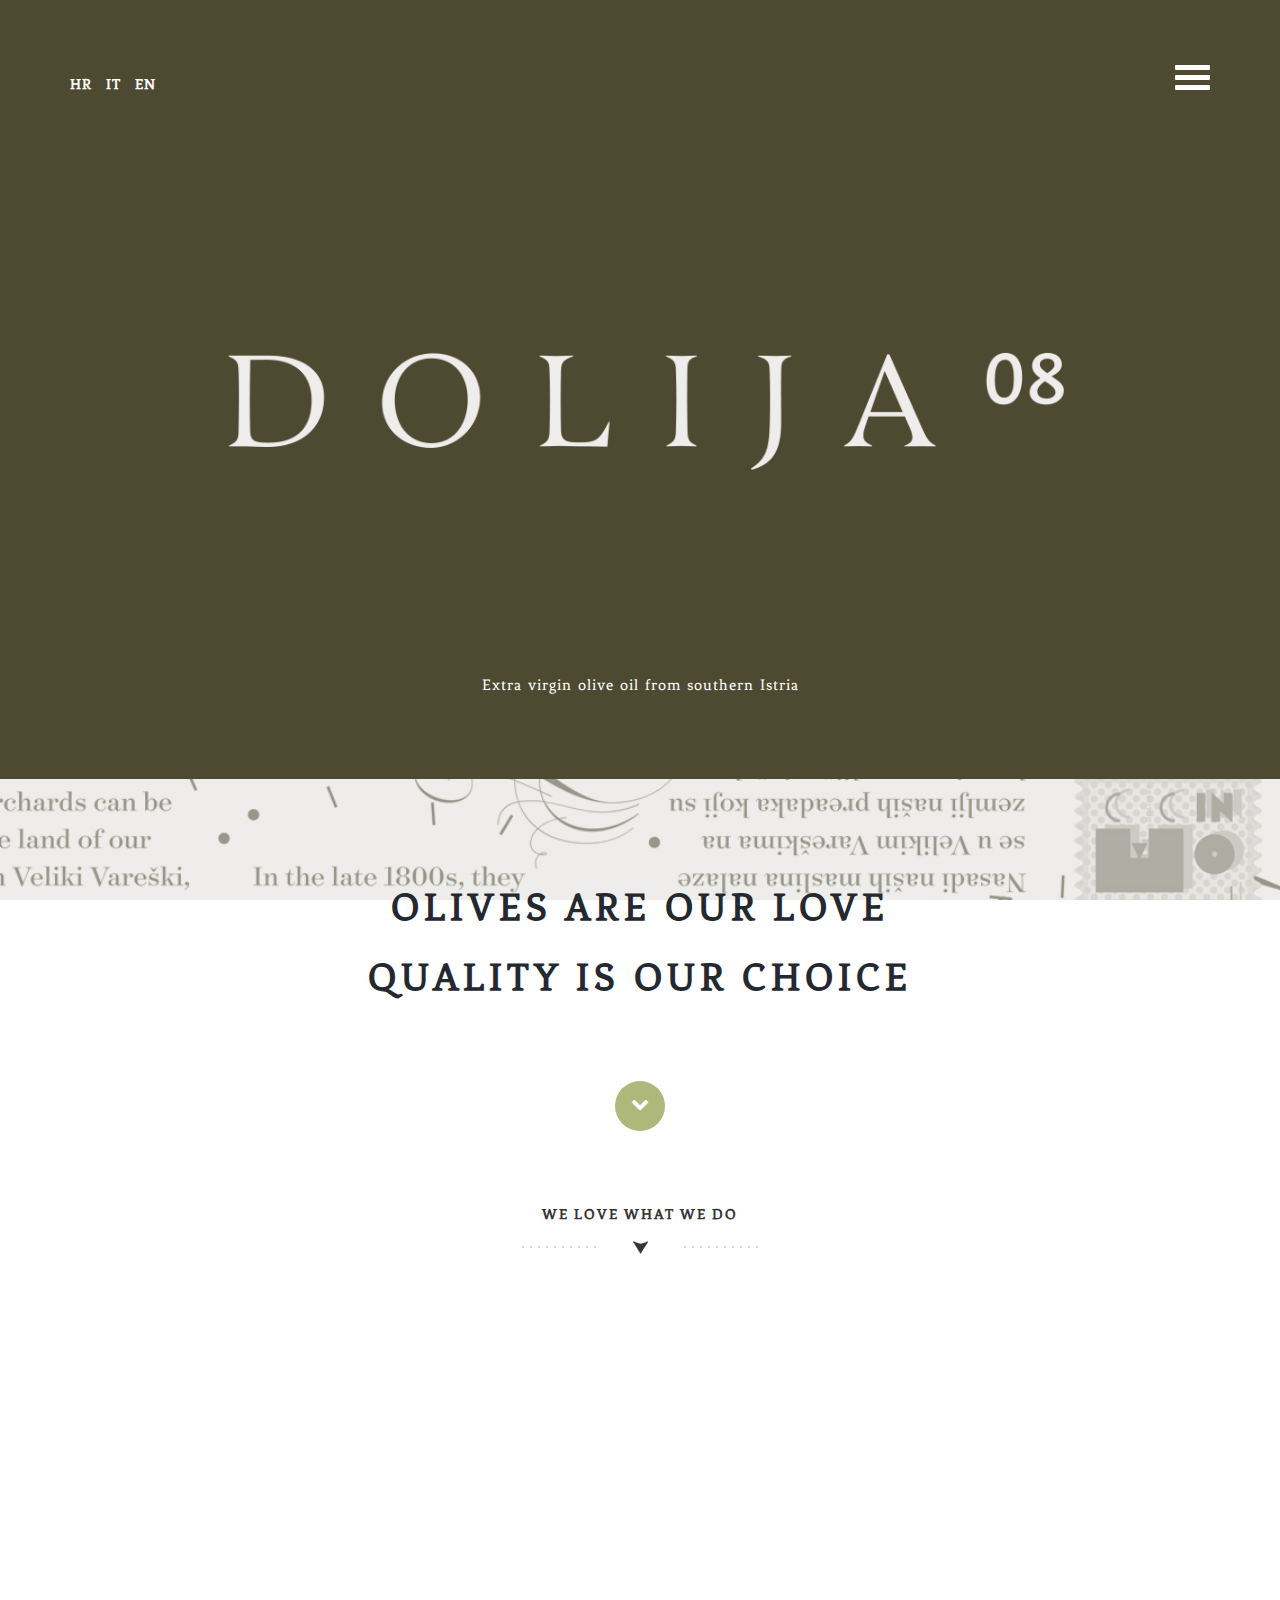
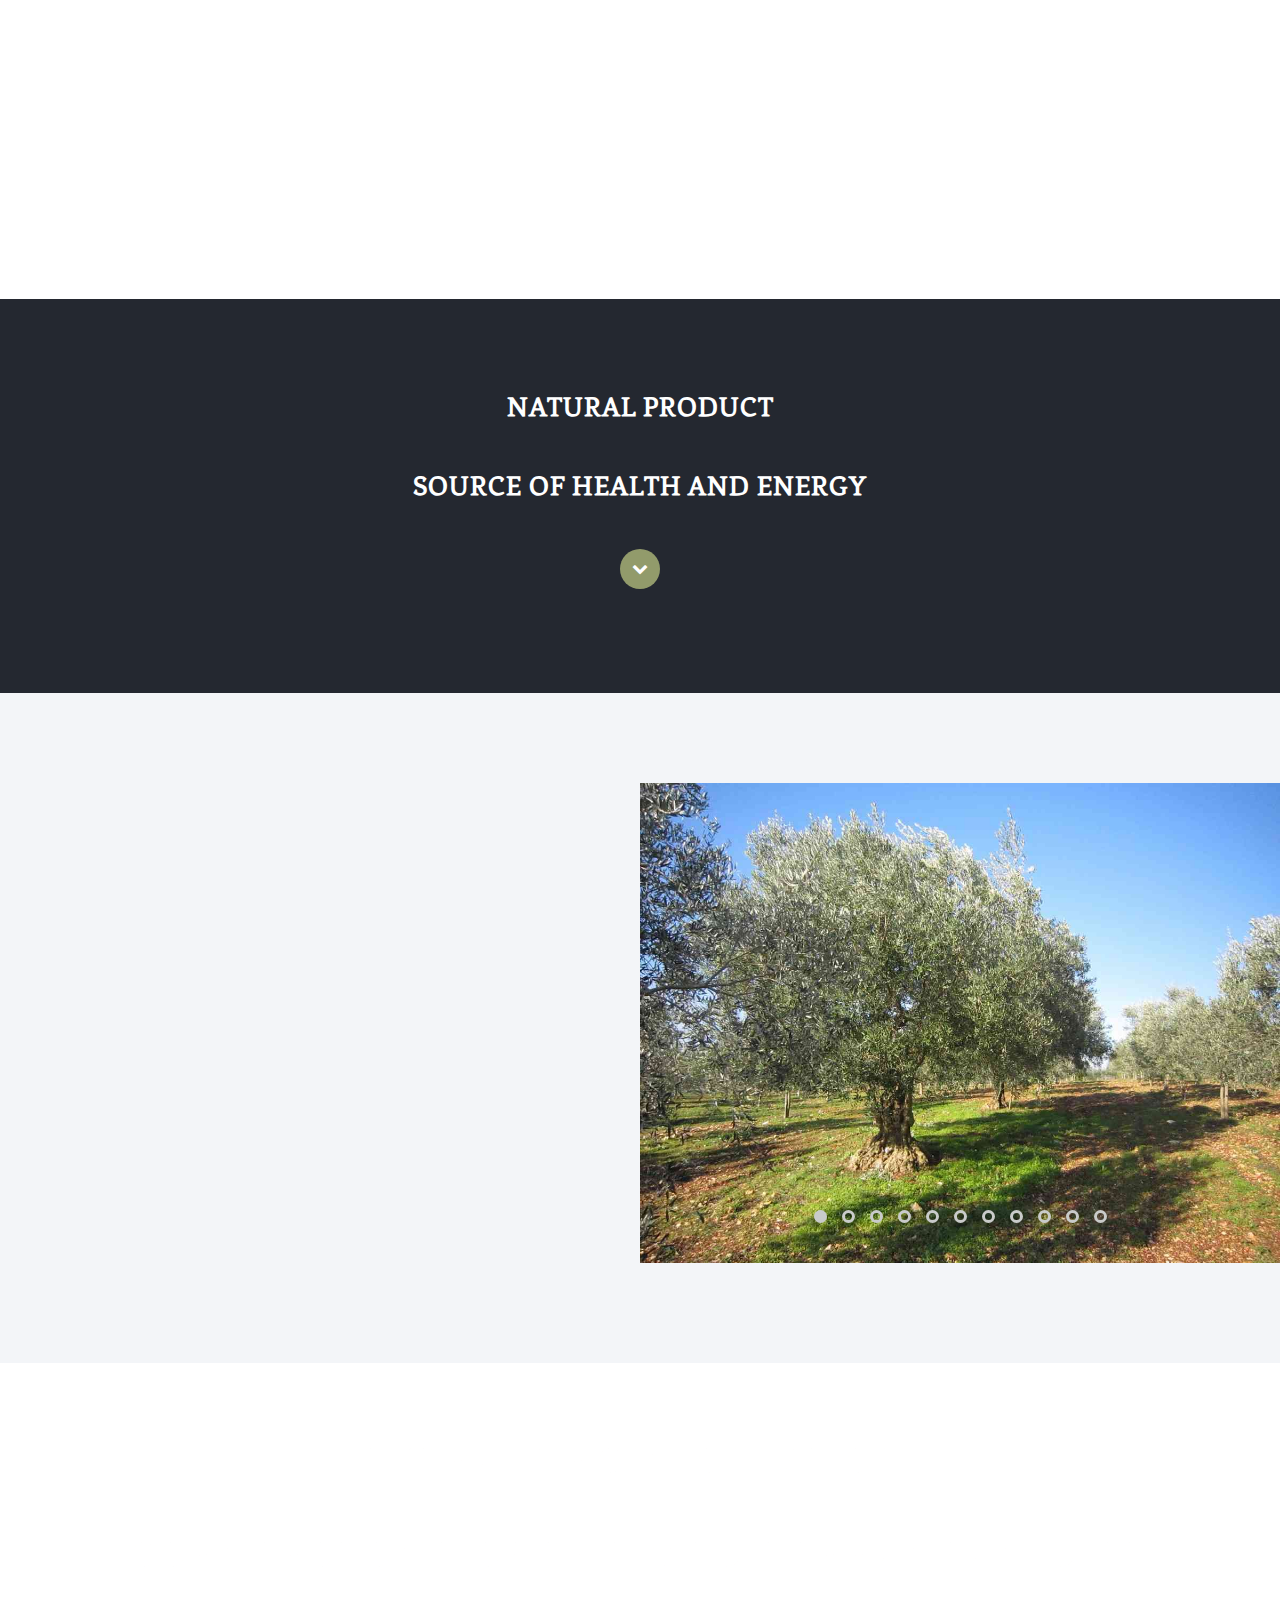
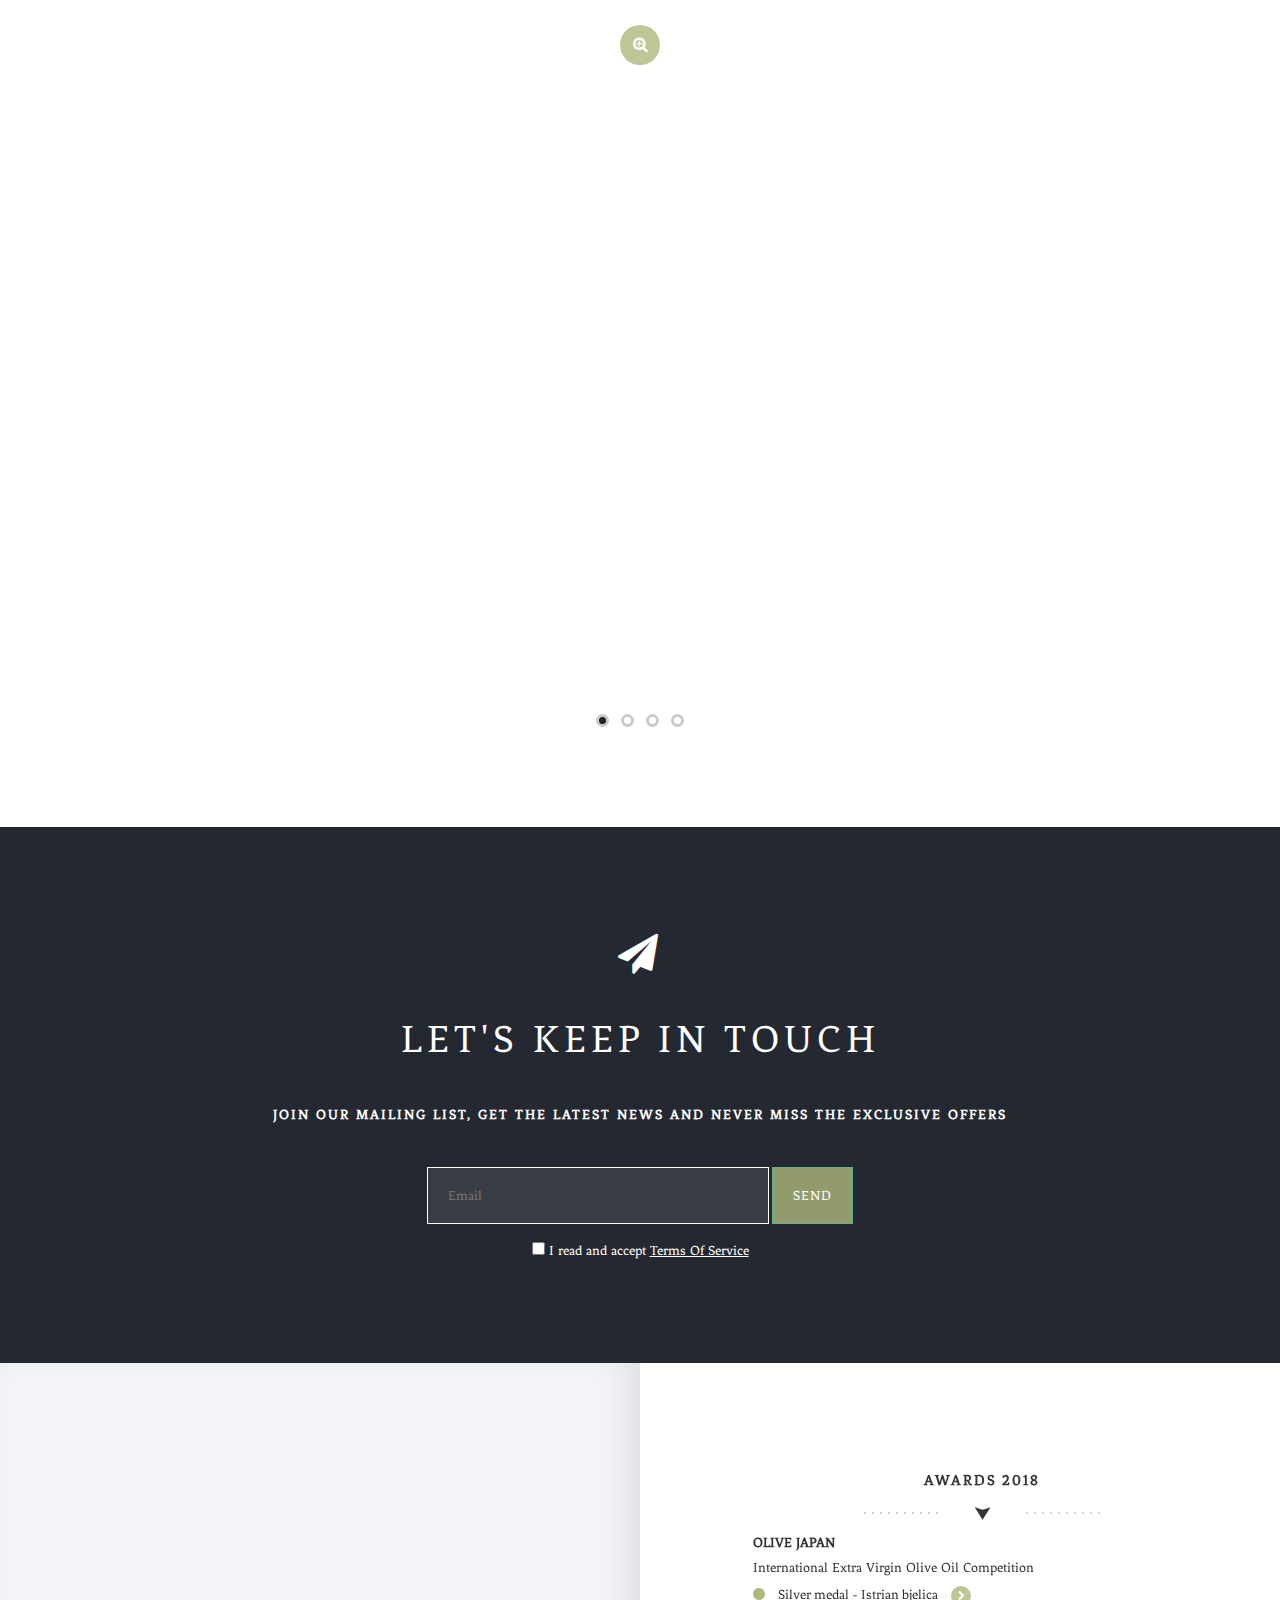
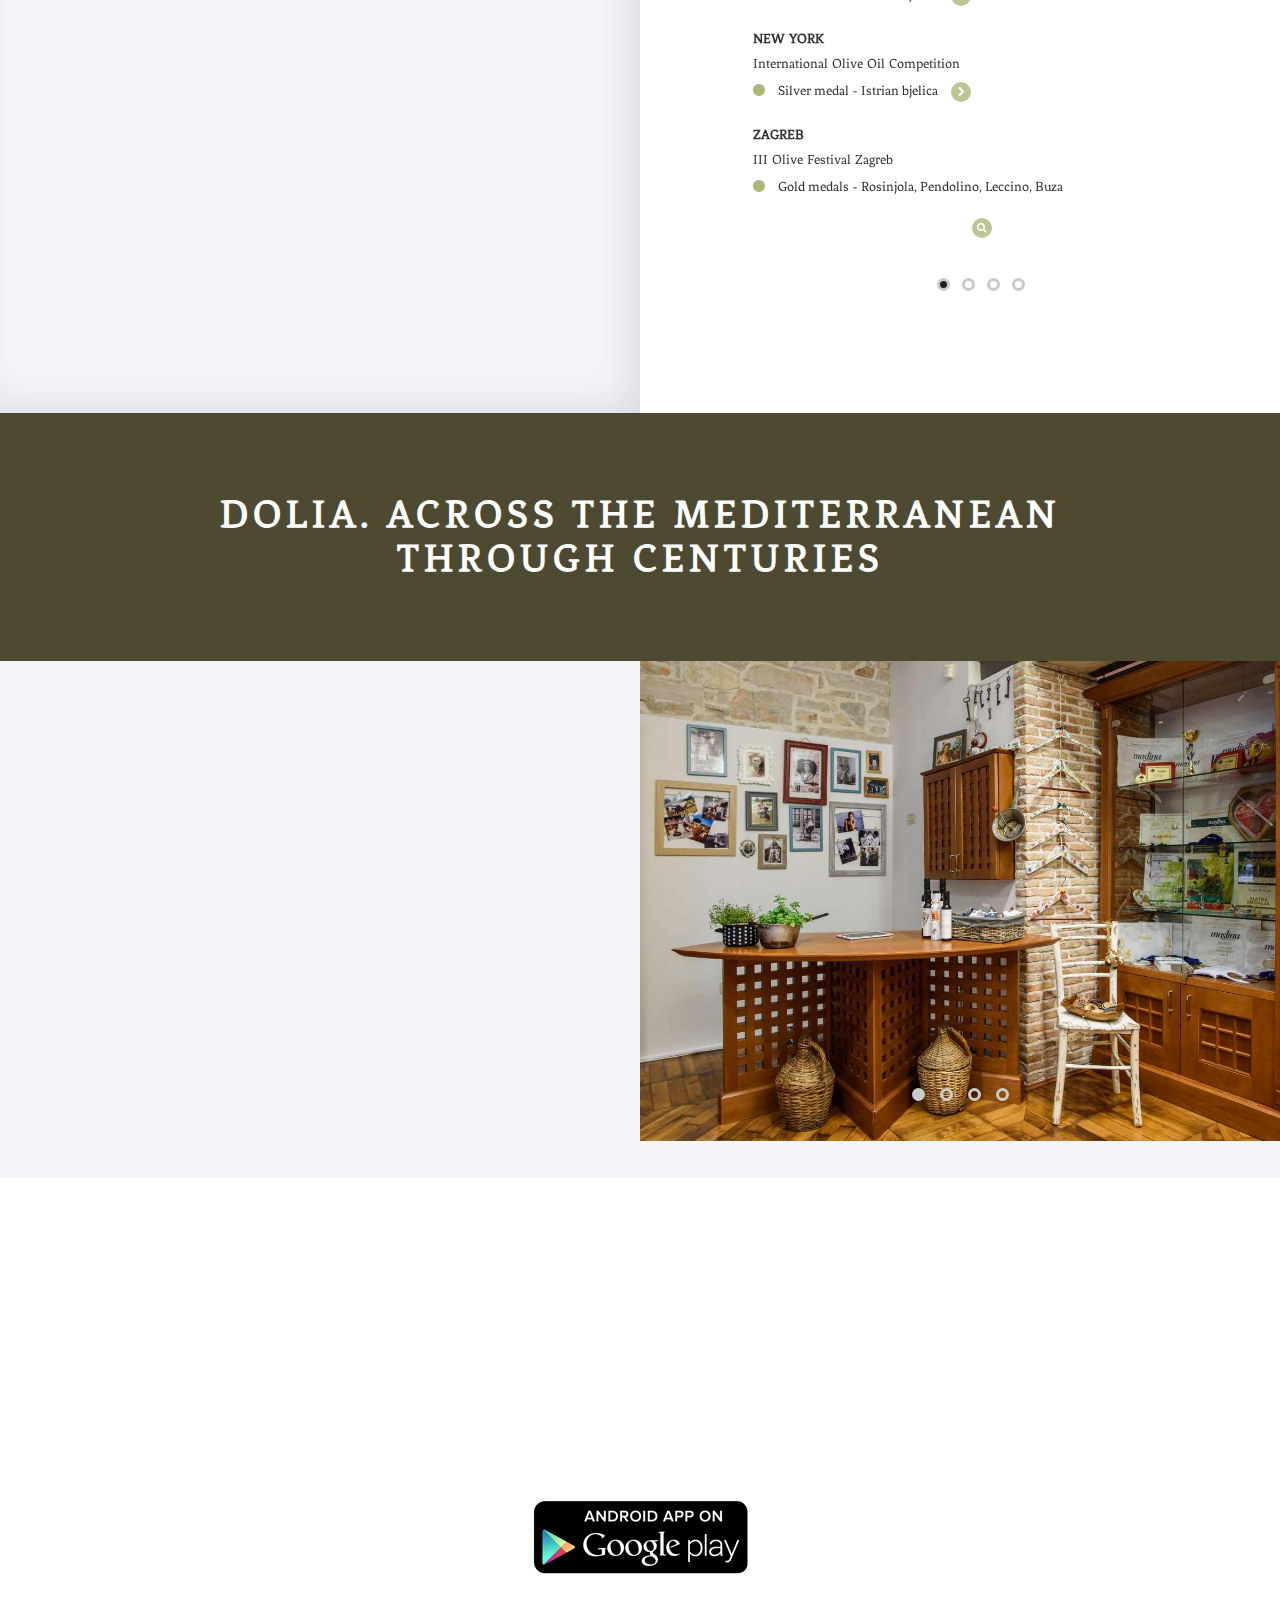
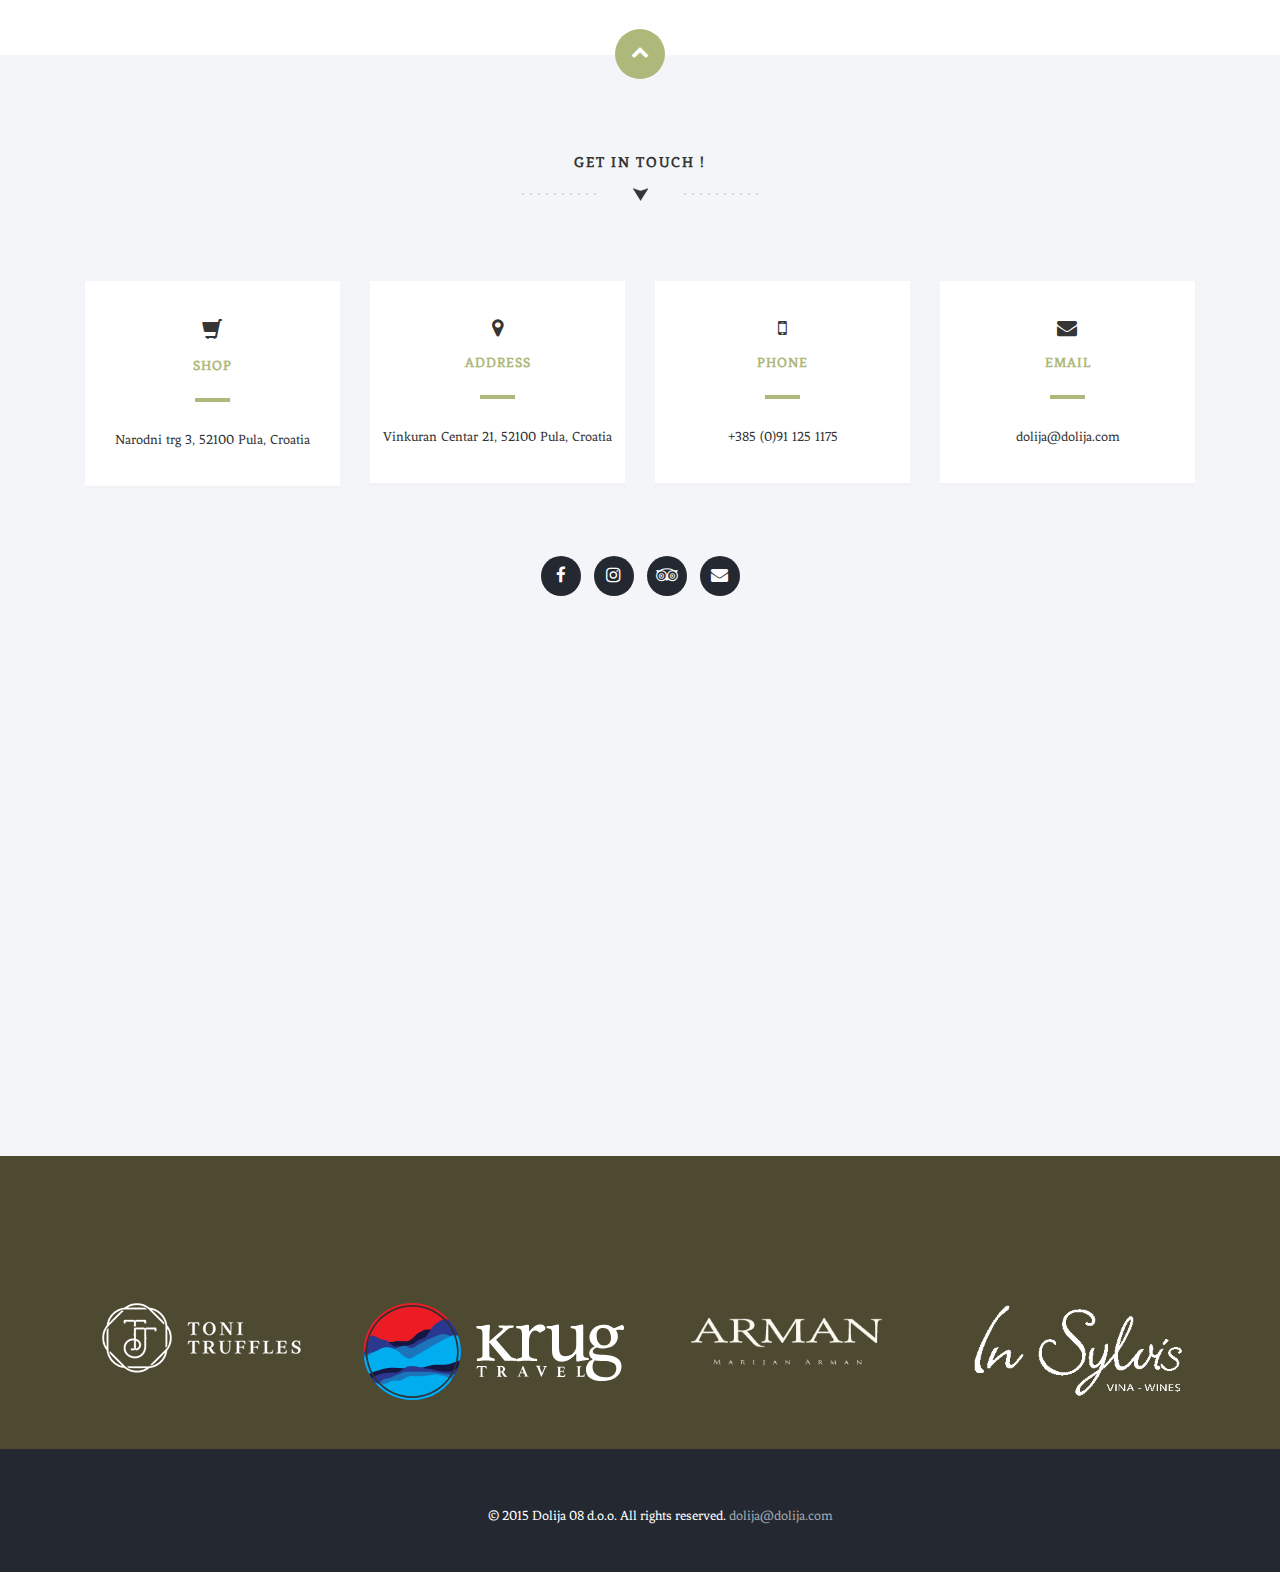
==== commit 1c332f2e: "mailchimp" ====
--- a/index-en.html
+++ b/index-en.html
@@ -390,7 +390,7 @@
       </div>
     </div-->
 
-    <section id="subscribe" class="subscribe text-center">
+    <!--section id="subscribe" class="subscribe text-center">
       <div class="container">
         <h1><i class="fa fa-paper-plane"></i></h1>
         <h1 class="subscribe-header">Let's keep in touch</h1>
@@ -403,6 +403,29 @@
             <span>I read and accept <a data-target="#newsletterModal" data-toggle="modal">Terms Of Service</a></span>
           </p>
         </form>
+      </div>
+    </section-->
+
+    <section id="subscribe" class="subscribe text-center">
+      <div class="container">
+        <div id="mc_embed_signup">
+          <h1><i class="fa fa-paper-plane"></i></h1>
+          <h1 class="subscribe-header">Let's keep in touch</h1>
+          <p class="subscribe-desc">Join our mailing list, get the latest news and never miss the exclusive offers</p>
+          <!-- Begin MailChimp Signup Form -->
+          <form id="mc-embedded-subscribe-form" name="mc-embedded-subscribe-form" action="https://dolija.us18.list-manage.com/subscribe/post?u=e58fdb45d4ced9d280e1ac245&amp;id=aadf2874a2" method="post">
+            <input type="email" name="EMAIL" id="mce-EMAIL" value="" placeholder="Email" required>
+            <!-- real people should not fill this in and expect good things - do not remove this or risk form bot signups-->
+            <div style="position: absolute; left: -5000px;" aria-hidden="true">
+              <input type="text" name="b_e58fdb45d4ced9d280e1ac245_aadf2874a2" tabindex="-1" value="">
+            </div>
+            <input type="submit" name="subscribe" id="mc-embedded-subscribe" value="Send">
+            <p class="subscribe-confirm">
+                <input type="checkbox" aria-label="Terms Of Service" required>
+                <span>I read and accept <a data-target="#newsletterModal" data-toggle="modal">Terms Of Service</a></span>
+            </p>
+          </form>
+        </div><!--End mc_embed_signup-->
       </div>
     </section>
 
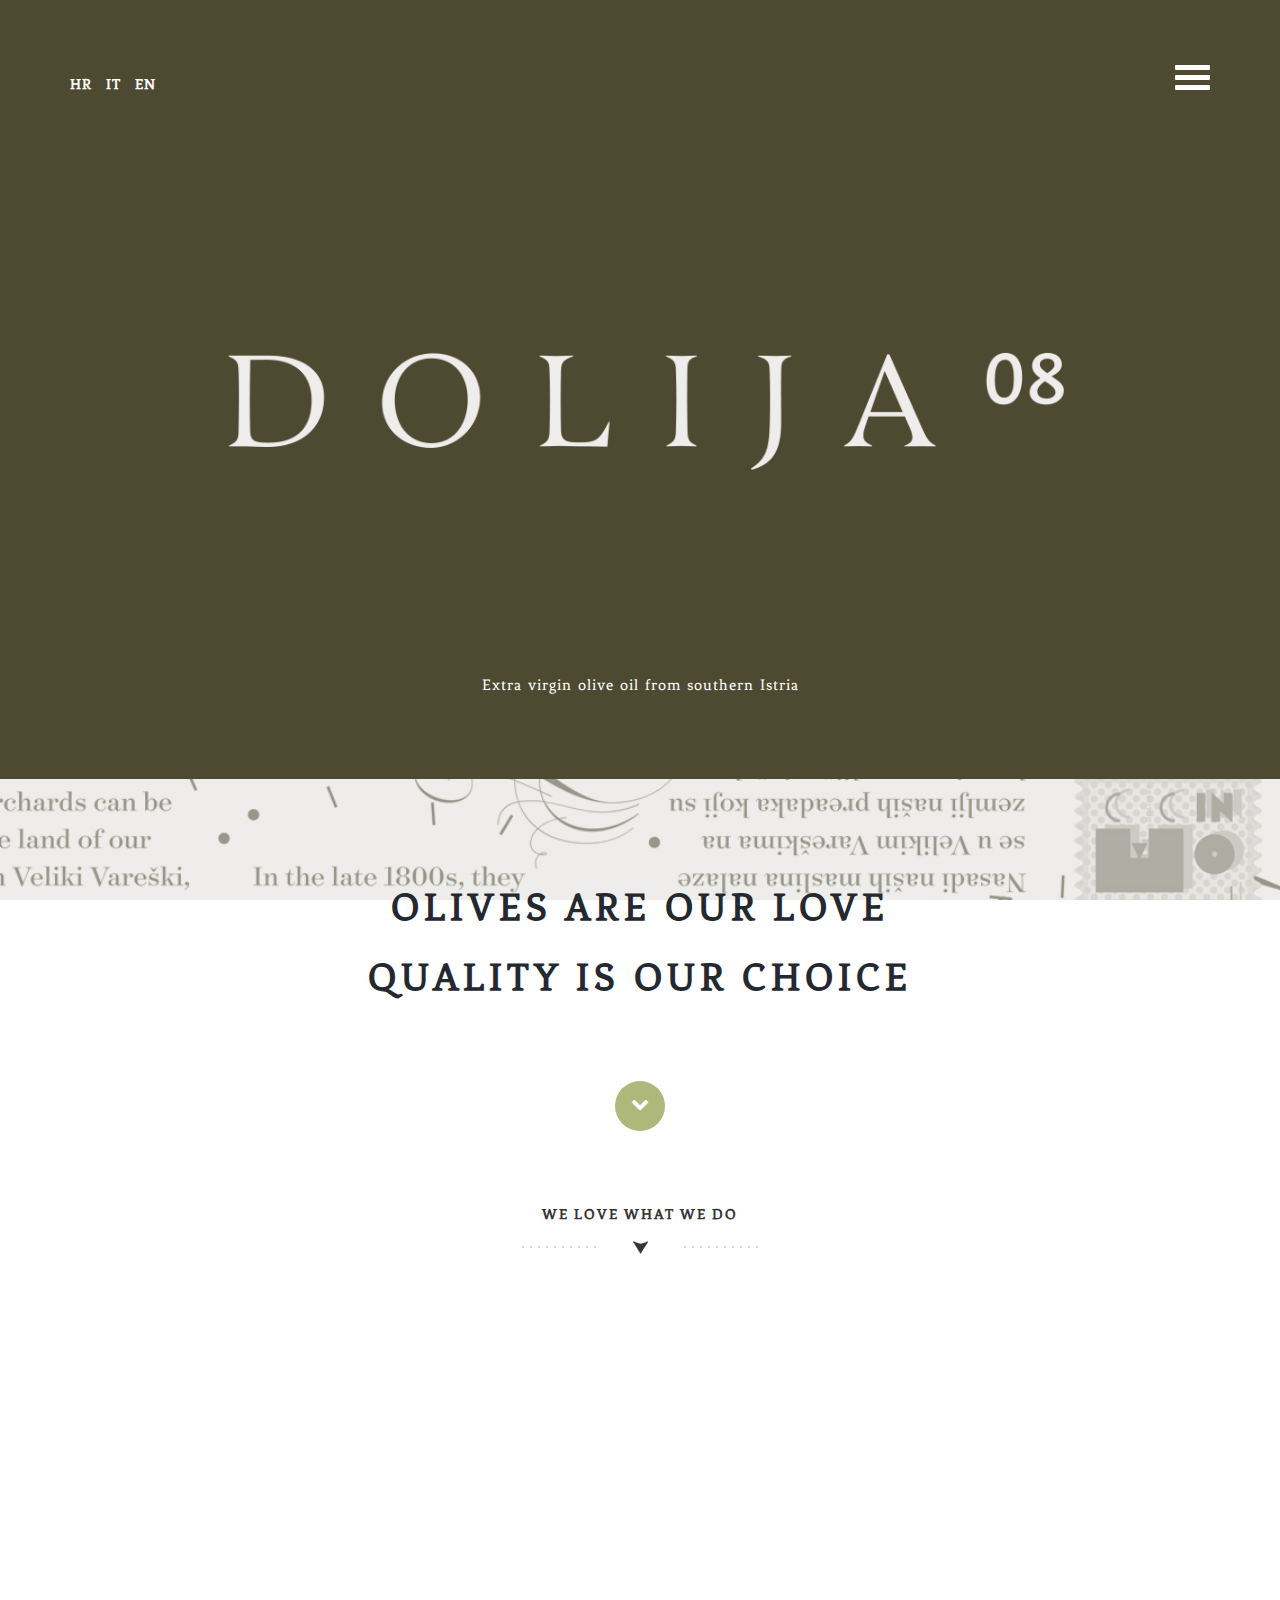
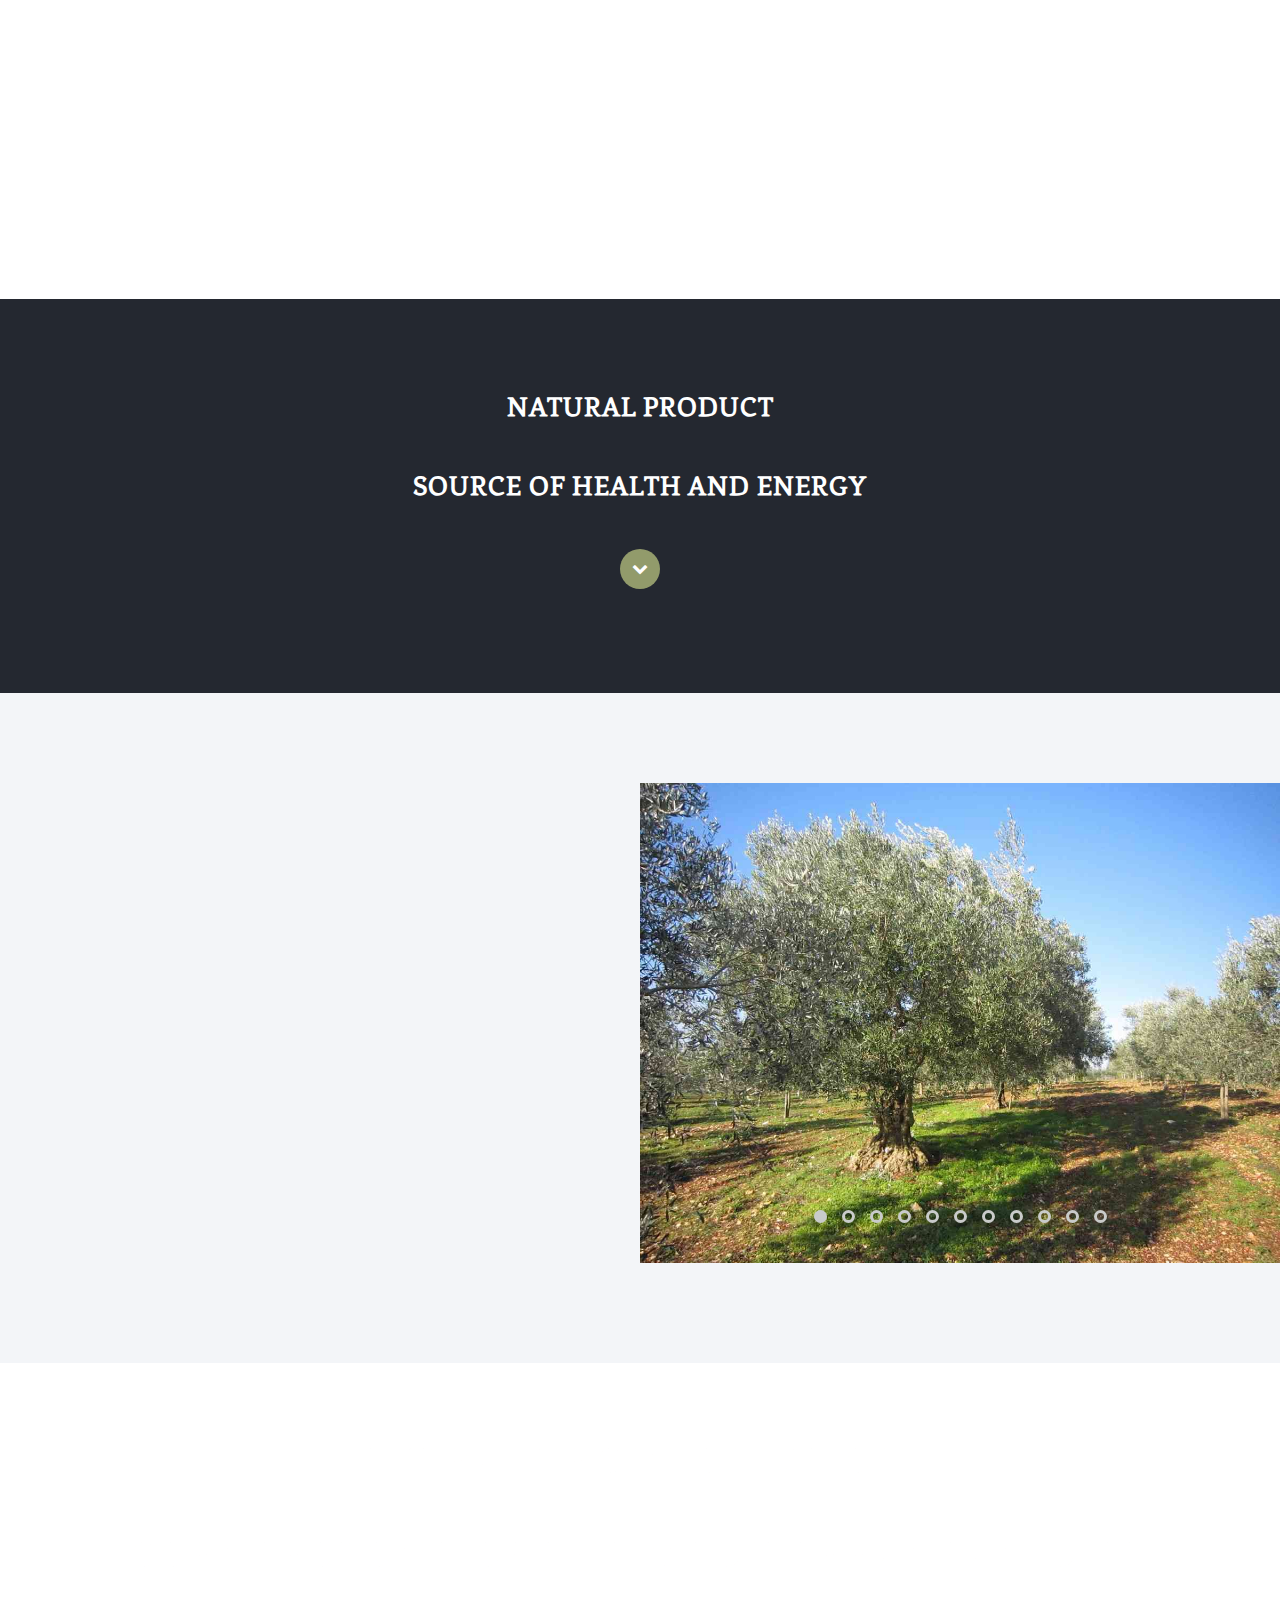
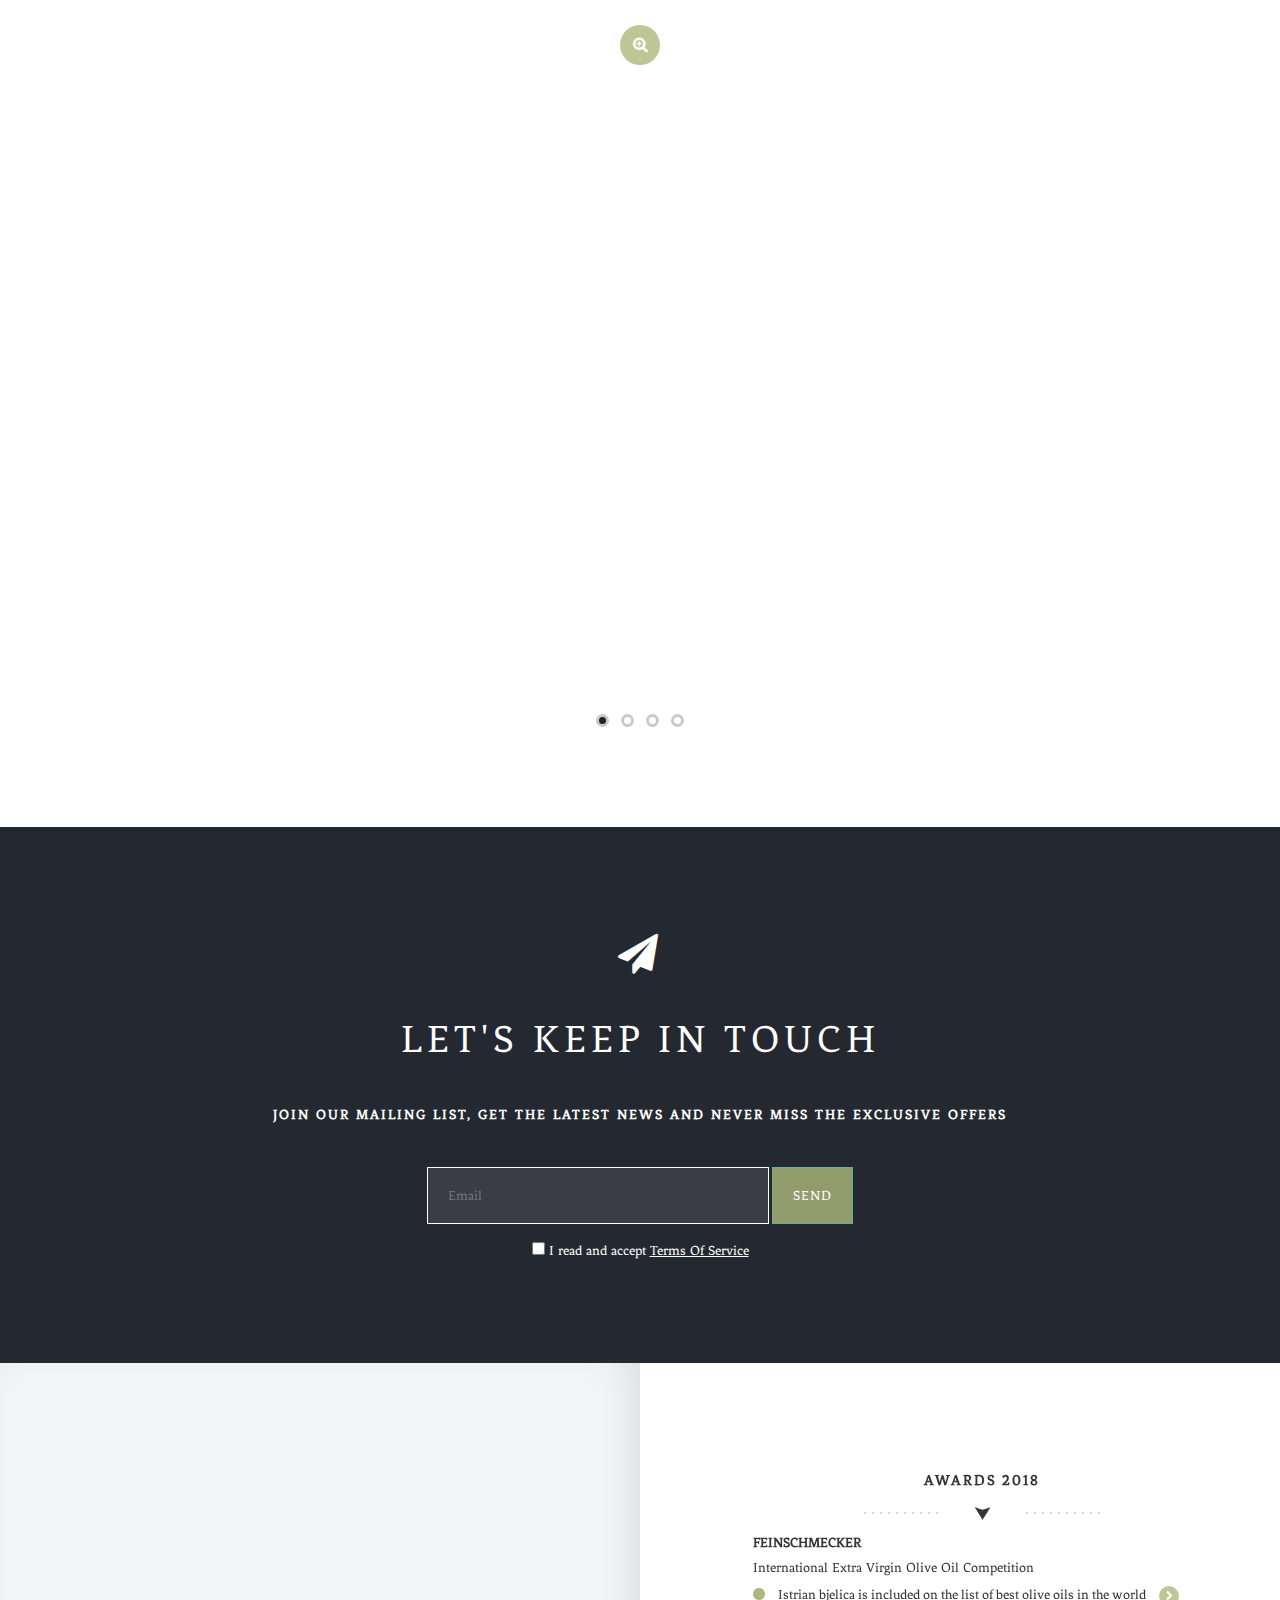
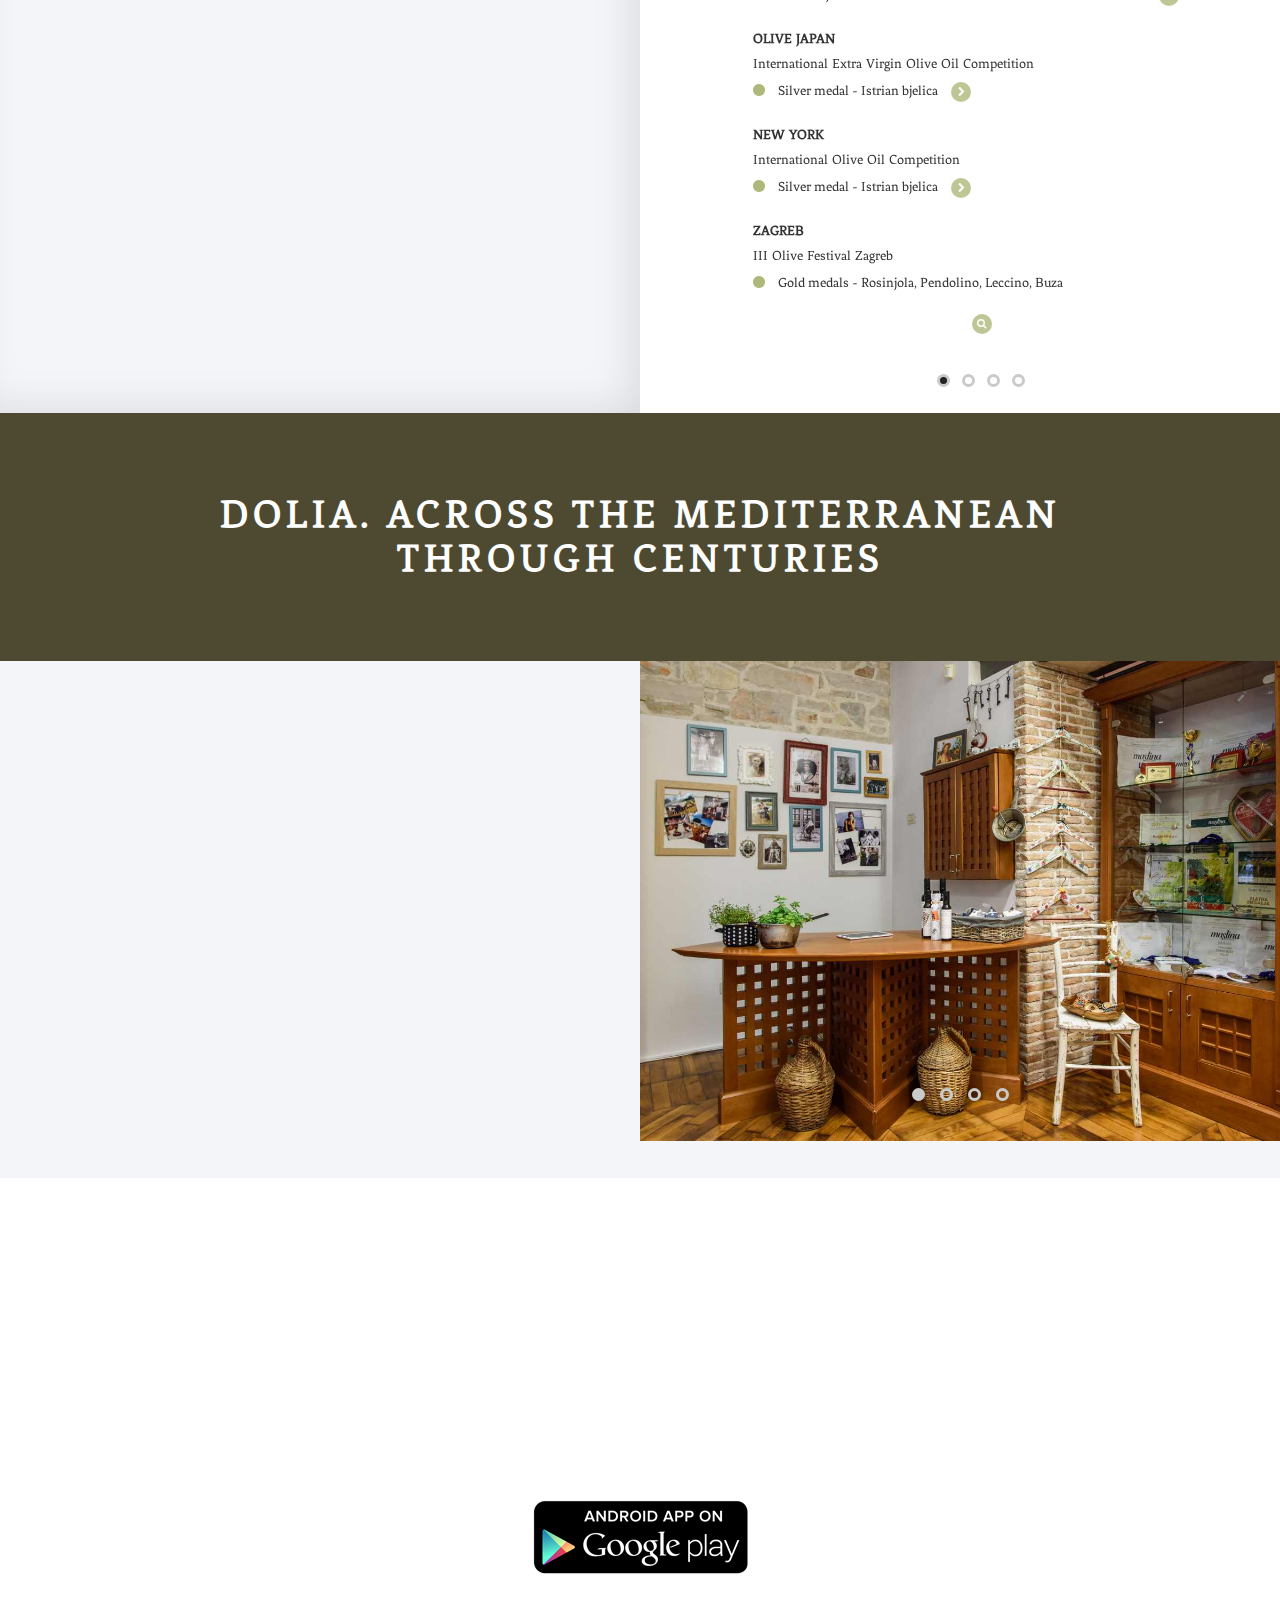
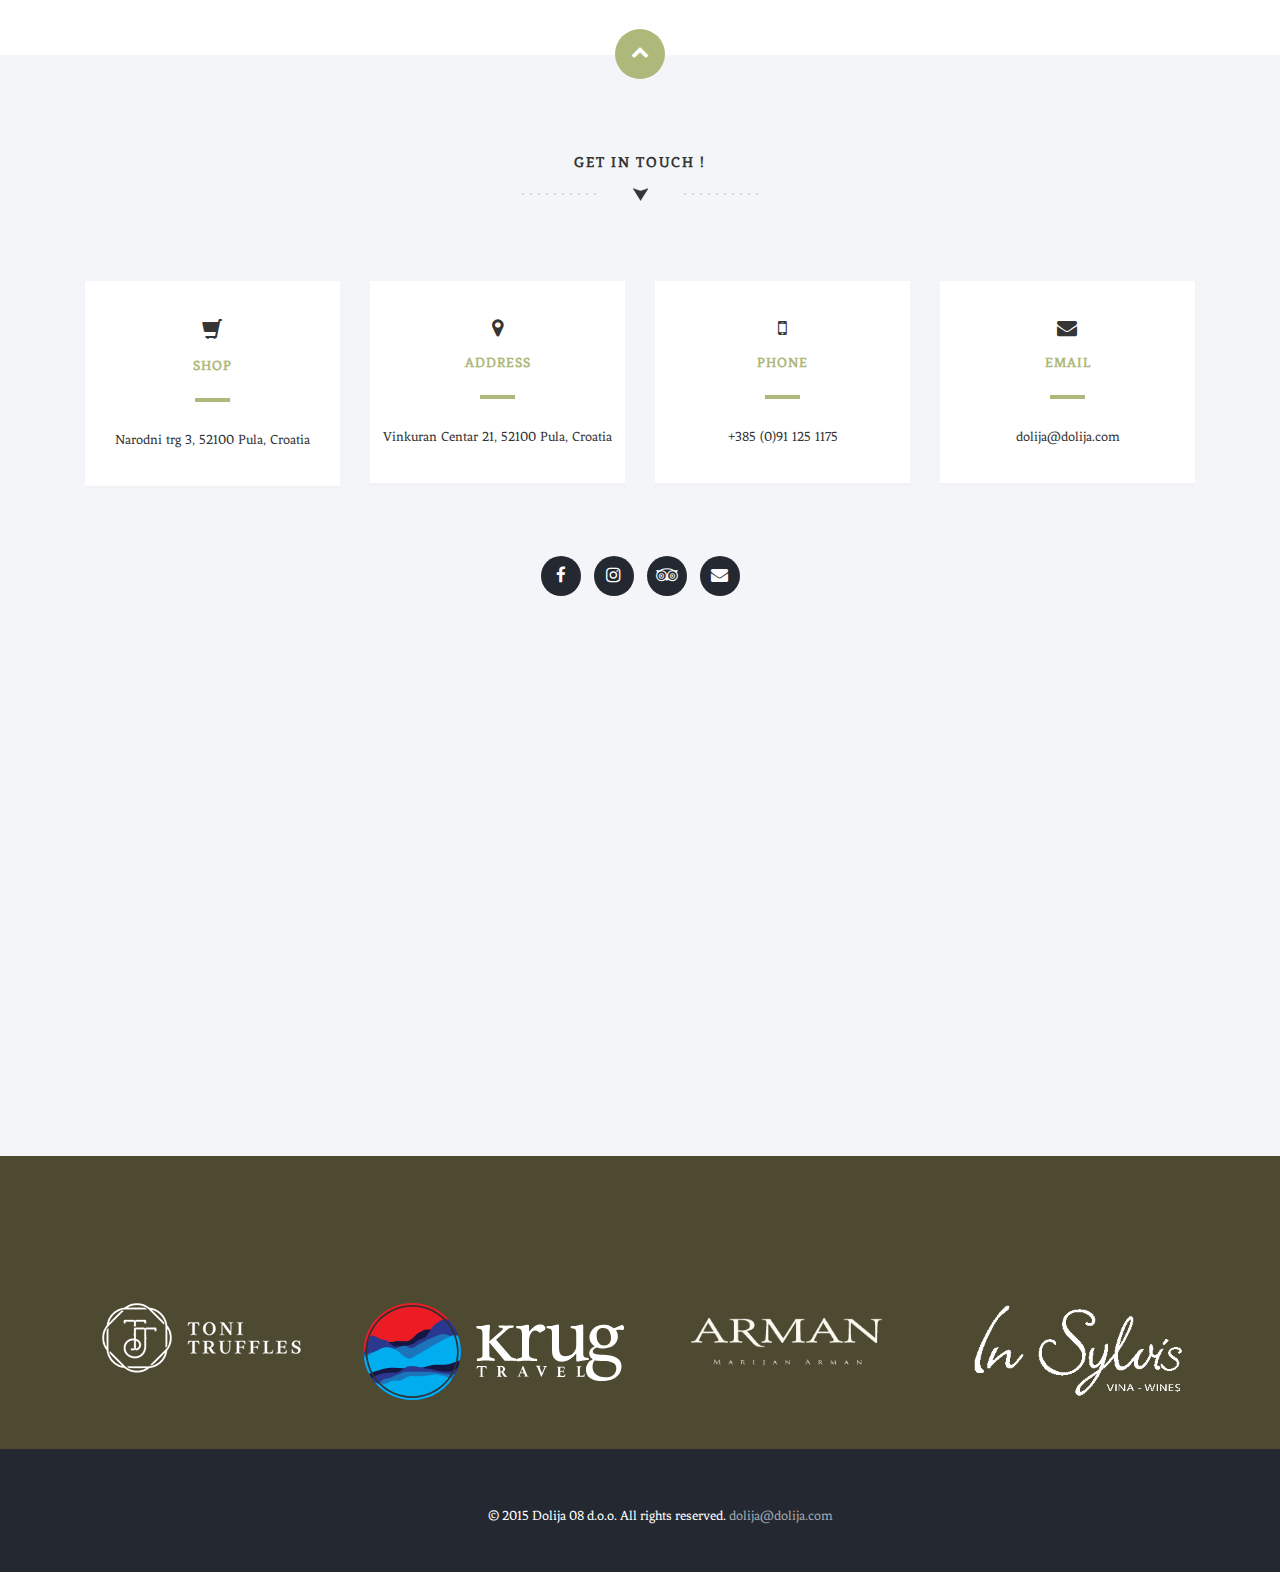
==== commit a998ff7c: "feinschmecker" ====
--- a/index-en.html
+++ b/index-en.html
@@ -413,7 +413,7 @@
           <h1 class="subscribe-header">Let's keep in touch</h1>
           <p class="subscribe-desc">Join our mailing list, get the latest news and never miss the exclusive offers</p>
           <!-- Begin MailChimp Signup Form -->
-          <form id="mc-embedded-subscribe-form" name="mc-embedded-subscribe-form" action="https://dolija.us18.list-manage.com/subscribe/post?u=e58fdb45d4ced9d280e1ac245&amp;id=aadf2874a2" method="post">
+          <form id="mc-embedded-subscribe-form" name="mc-embedded-subscribe-form" action="https://dolija.us18.list-manage.com/subscribe/post?u=e58fdb45d4ced9d280e1ac245&amp;id=aadf2874a2&LANG=en" method="post">
             <input type="email" name="EMAIL" id="mce-EMAIL" value="" placeholder="Email" required>
             <!-- real people should not fill this in and expect good things - do not remove this or risk form bot signups-->
             <div style="position: absolute; left: -5000px;" aria-hidden="true">
@@ -444,6 +444,19 @@
                 <ul class="slides award-slides">
                   <li>
                     <h1 class="arrow">Awards 2018</h1>
+                    <div class="nagrade-post-info">
+                      <p>
+                        <strong>Feinschmecker</strong>
+                      </p>
+                      <p>International Extra Virgin Olive Oil Competition</p>
+                      <div class="row">
+                        <i class="col-md-1 col-xs-1 fa fa-circle"></i>
+                        <span class="col-md-11 col-xs-11 nagrade-post-info-item"> 
+                          Istrian bjelica is included on the list of best olive oils in the world
+                          <a class="right-arrow-btn addtnl-info" href="https://www.olivenoeltest.de"><i class="fa fa-chevron-right"></i></a>
+							          </span>
+                      </div>
+                    </div>
                     <div class="nagrade-post-info">
                       <p>
                         <strong>Olive Japan</strong>
@@ -1125,6 +1138,33 @@
               <div id="2018Tab" class="panel-collapse collapse in" role="tabpanel" aria-labelledby="2018Heading">
                 <div class="panel-body">
                   <div class="row nagrade-item">
+                    <div class="col-md-2 col-xs-2">
+                      <a href="https://www.olivenoeltest.de"><img class="img-responsive img-thumbnail pull-left" src="img/feinschmecker-olio-awards-2018.png"></a>
+                    </div>
+                    <div class="col-md-10 col-xs-10">
+                      <div class="post-info">
+                        <p>
+                          <strong>Feinschmecker</strong>
+                        </p>
+                        <p>International Extra Virgin Olive Oil Competition</p> 
+                        <p class="post-info-right">
+                          <i class="glyphicon glyphicon-calendar"></i> 15.07.2018.
+                        </p>
+                      </div>
+                      <ul class="nagrade-list">
+                        <li>
+                          <div class="row">
+                            <i class="col-md-1 col-xs-1 fa fa-circle"></i>
+                            <span class="col-md-11 col-xs-11 nagrade-list-item"> 
+                              Istrian bjelica is included on the list of best extra virgin olive oils in the world
+                              <a class="right-arrow-btn addtnl-info" href="https://www.olivenoeltest.de"><i class="fa fa-chevron-right"></i></a>
+                            </span>  
+                          </div>
+                        </li>
+                      </ul>
+                    </div>
+                  </div>
+					        <div class="row nagrade-item">
                     <div class="col-md-2 col-xs-2">
                       <a href="http://olivejapan.com/en"><img class="img-responsive img-thumbnail pull-left" src="img/olive-japan.jpg"></a>
                     </div>
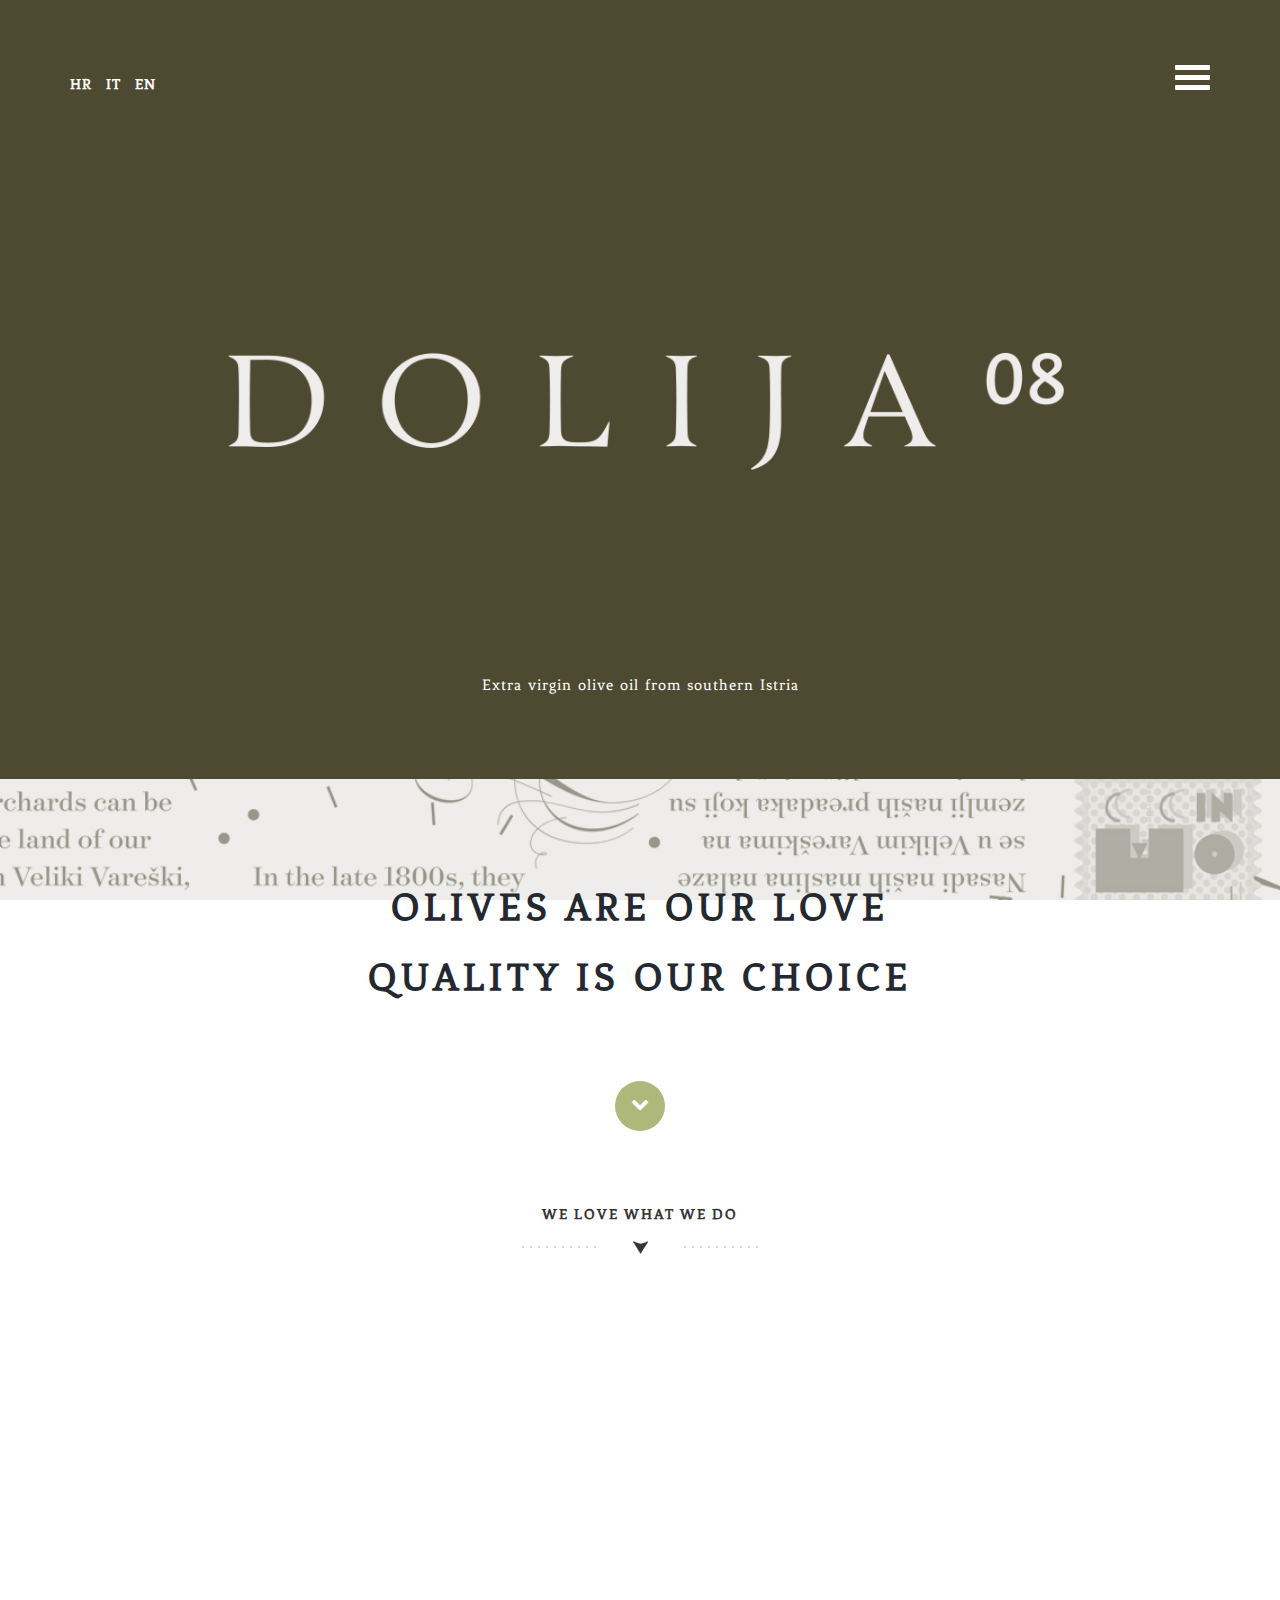
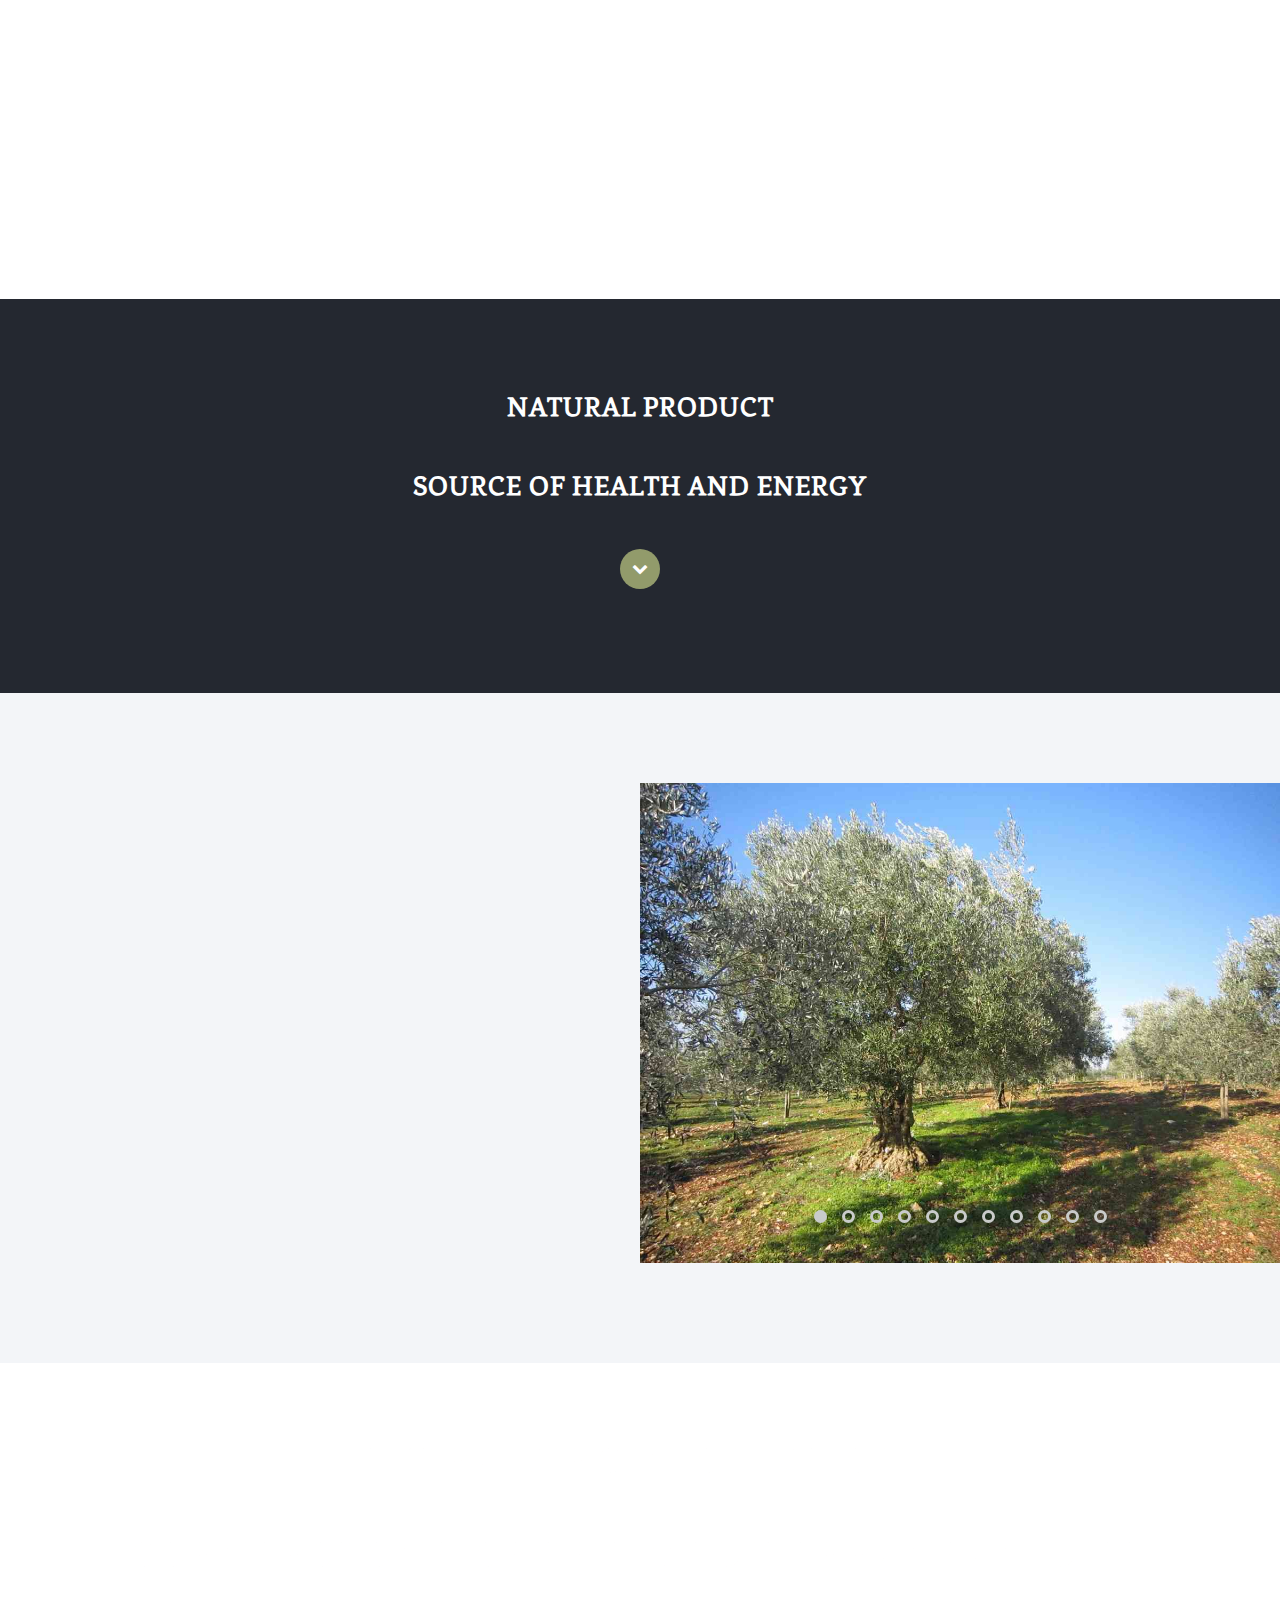
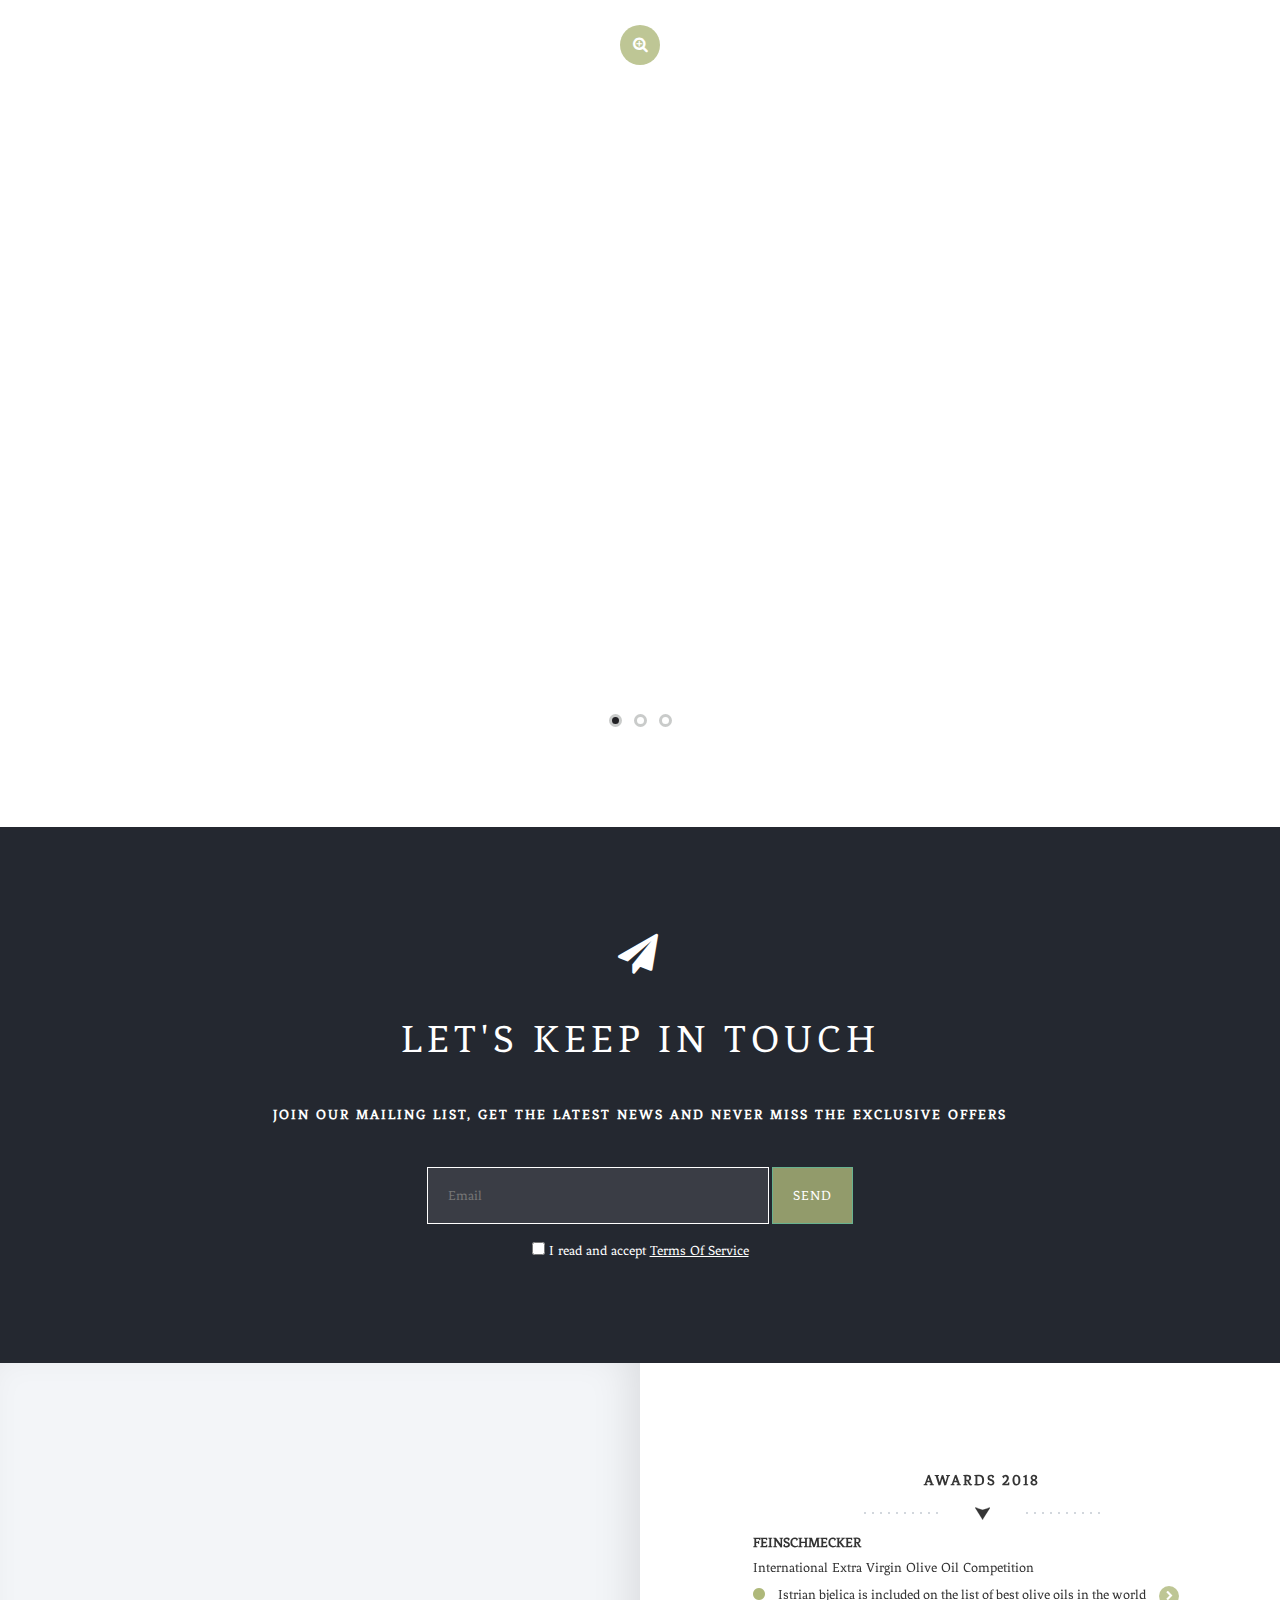
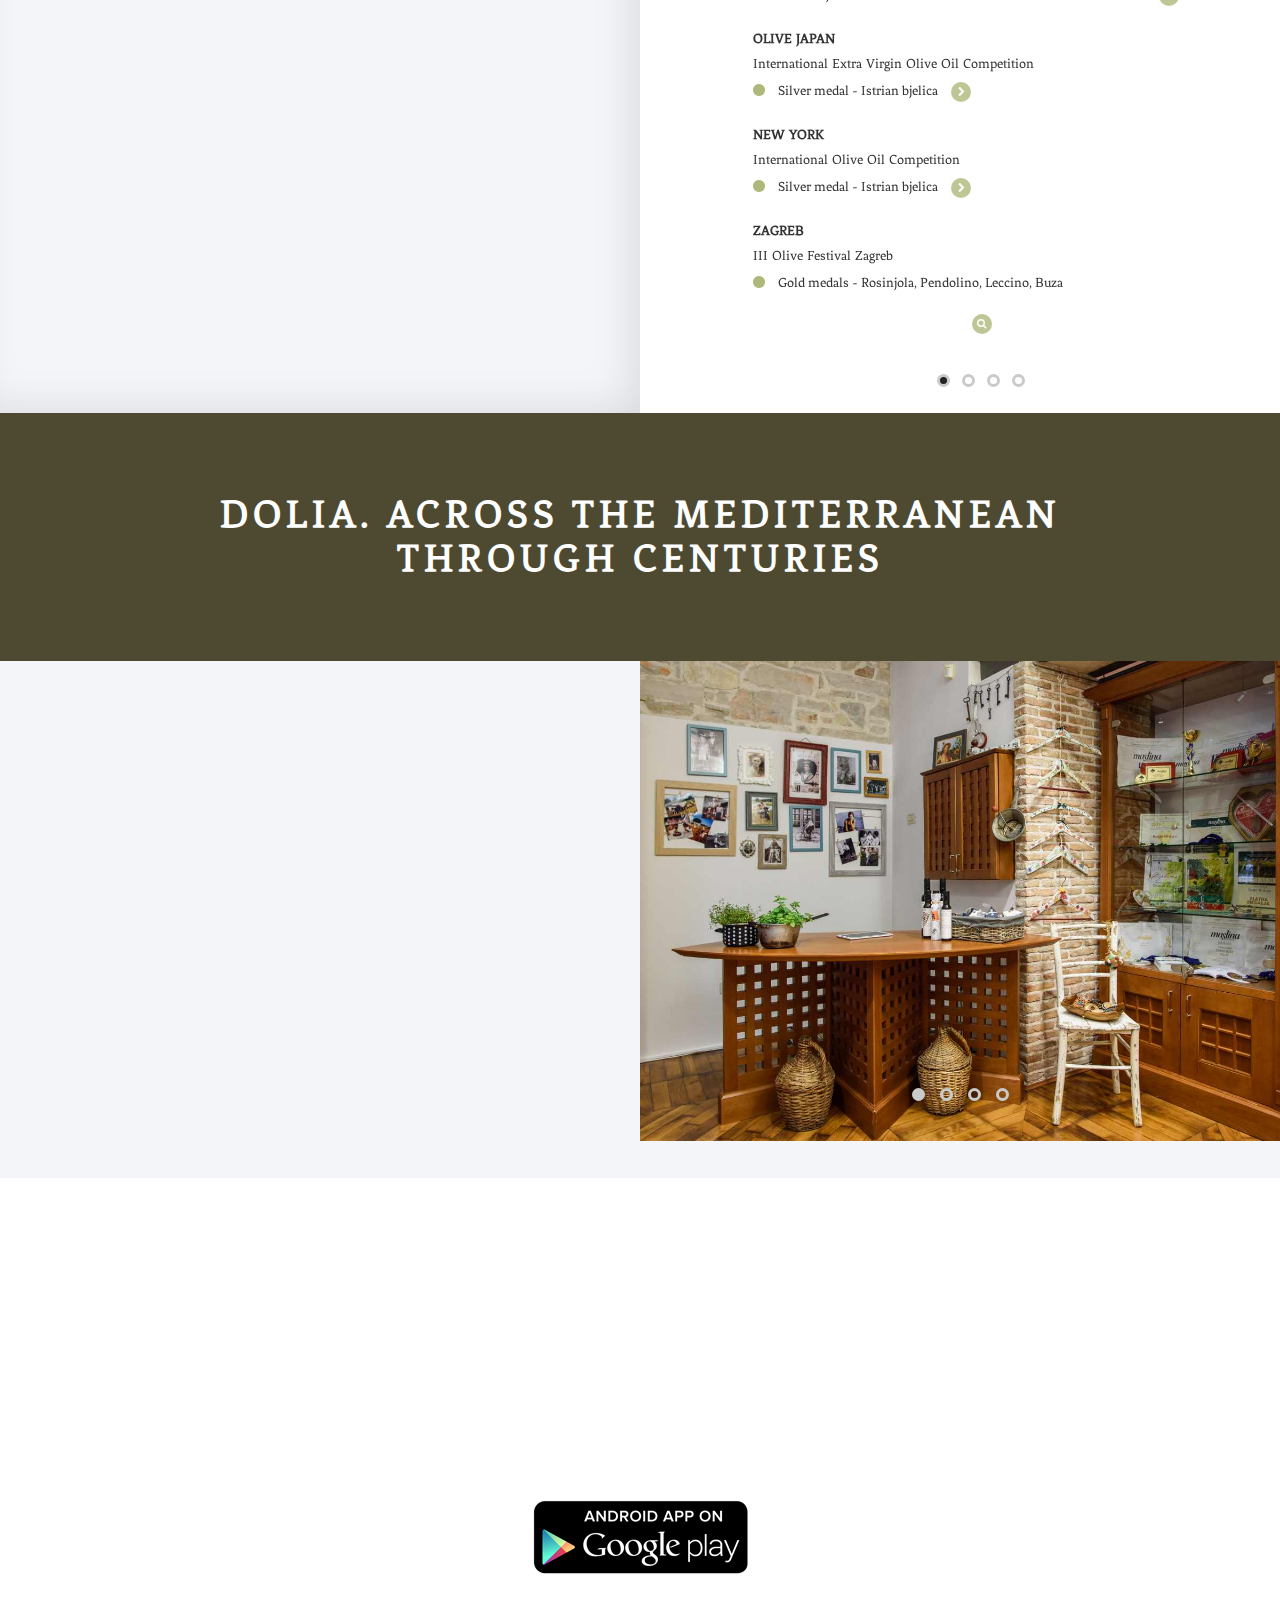
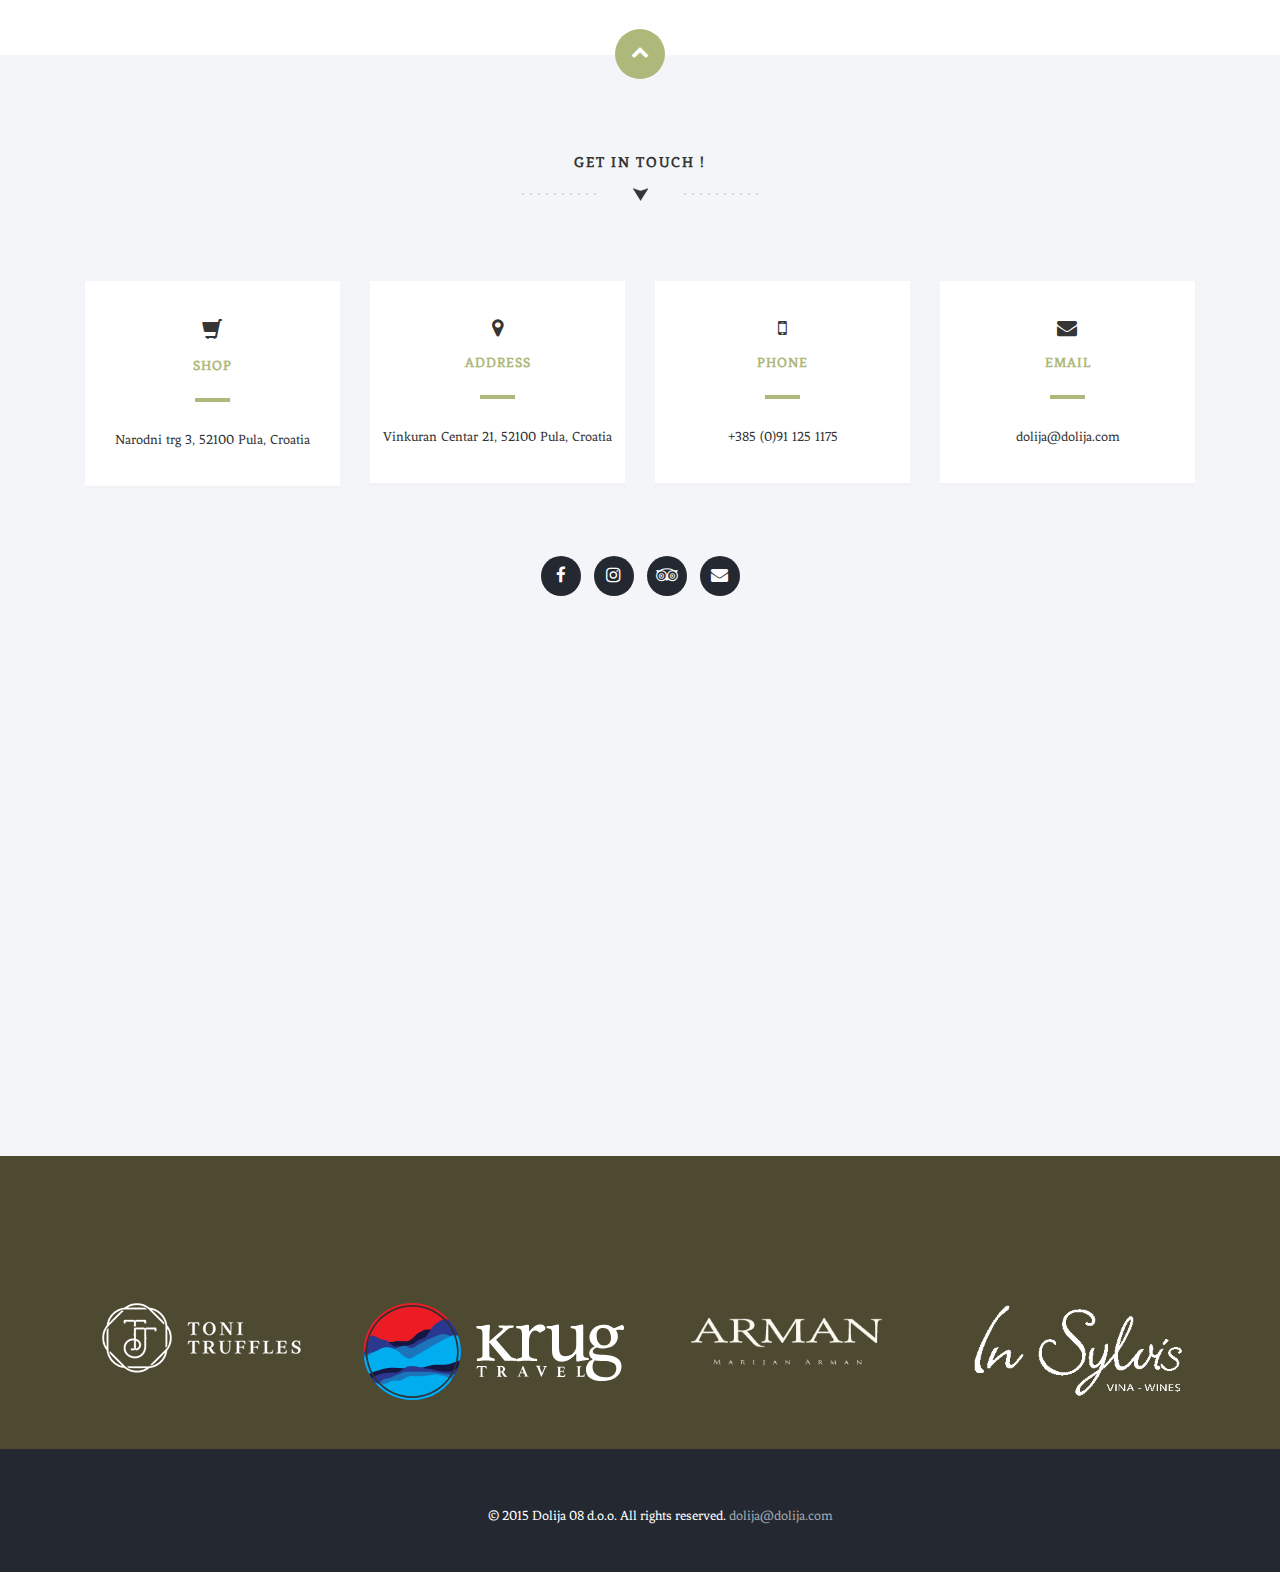
==== commit 7a995878: "karbonaca, maps_api_key" ====
--- a/index-en.html
+++ b/index-en.html
@@ -242,7 +242,7 @@
         <div class="row">
           <div id="portfolioSlider">
             <ul class="slides portfolio-slides">
-              <!-- 4x2 proizvoda -->
+              <!-- 3x2 proizvoda -->
               <li>
                 <div class="col-md-6 wp4">
                   <div class="overlay-effect effects clearfix">
@@ -323,23 +323,6 @@
                 <div class="col-md-6 wp4">
                   <div class="overlay-effect effects clearfix">
                     <div class="img">
-                      <img class="img-responsive" src="img/karbonaca_01.png" alt="Karbonaca">
-                      <div class="overlay">
-                        <a data-target="#karbonacaModal" class="expand" data-toggle="modal"><i class="fa fa-search-plus"></i></a>
-                        <a class="close-overlay hidden"></a>
-                      </div>
-                    </div>
-                  </div>
-                  <h2>Karbonaca</h2>
-                  <!-- <p><strong>Karbonaca</strong>, the dark skinned girl from the south of Istria. Average in height and tree top fullness, mysterious, yet reliable and stable. Her fruit is smooth, round, almost black in colour and if one waits too long to harvest, they become wrinkly which affects her confidence and facility of harvest. Karbonaca fruit paste is of a pleasant aroma of flowery meadow and her oil is of a particular flavour of wild radicchio, chicory and artichokes with pronounced spiciness and an intense green colour. All of the above make this temperamental dark coloured noirette girl with an evergreen heart, the main variety of southern Istria.</p> -->
-                  <div class="portfolio-strong-custom">
-                    <strong>250 ml, 500 ml</strong>
-                    <!-- <a data-target="#karbonacaModal" class="right-arrow-btn" data-toggle="modal"><i class="fa fa-chevron-right"></i></a> -->
-                  </div>
-                </div>
-                <div class="col-md-6 wp4 delay-05s">
-                  <div class="overlay-effect effects clearfix">
-                    <div class="img">
                       <img class="img-responsive" src="img/rosinjola-01.png" alt="Rosinjola">
                       <div class="overlay">
                         <a data-target="#rosinjolaModal" class="expand" data-toggle="modal"><i class="fa fa-search-plus"></i></a>
@@ -354,9 +337,7 @@
                     <!-- <a data-target="#rosinjolaModal" class="right-arrow-btn" data-toggle="modal"><i class="fa fa-chevron-right"></i></a> -->
                   </div>
                 </div>
-              </li>
-				      <li>
-                <div class="col-md-6 col-md-offset-3 wp4">
+                <div class="col-md-6 wp4 delay-05s">
                   <div class="overlay-effect effects clearfix">
                     <div class="img">
                       <img class="img-responsive" src="img/rafe-01.png" alt="Rafe">
@@ -371,9 +352,26 @@
                   <div class="portfolio-strong-custom">
                     <strong>250 ml, 500 ml, 750 ml</strong>
                     <!-- <a data-target="#rafeModal" class="right-arrow-btn" data-toggle="modal"><i class="fa fa-chevron-right"></i></a> -->
-                  </div>
+                  </div>  
                 </div>
               </li>
+				      <!-- <li>
+                <div class="col-md-6 col-md-offset-3 wp4">
+                  <div class="overlay-effect effects clearfix">
+                    <div class="img">
+                      <img class="img-responsive" src="img/karbonaca_01.png" alt="Karbonaca">
+                      <div class="overlay">
+                        <a data-target="#karbonacaModal" class="expand" data-toggle="modal"><i class="fa fa-search-plus"></i></a>
+                        <a class="close-overlay hidden"></a>
+                      </div>
+                    </div>
+                  </div>
+                  <h2>Karbonaca</h2>
+                  <div class="portfolio-strong-custom">
+                    <strong>250 ml, 500 ml</strong>
+                  </div>
+                </div>
+              </li> -->
             </ul>
           </div>
         </div>
@@ -453,7 +451,7 @@
                         <i class="col-md-1 col-xs-1 fa fa-circle"></i>
                         <span class="col-md-11 col-xs-11 nagrade-post-info-item"> 
                           Istrian bjelica is included on the list of best olive oils in the world
-                          <a class="right-arrow-btn addtnl-info" href="https://www.olivenoeltest.de"><i class="fa fa-chevron-right"></i></a>
+                          <a class="right-arrow-btn addtnl-info" href="https://www.olivenoeltest.de/out/pictures/wysiwigpro/OLIO_Award_2018_Classification.pdf"><i class="fa fa-chevron-right"></i></a>
 							          </span>
                       </div>
                     </div>
@@ -515,7 +513,7 @@
                         <i class="col-md-1 col-xs-1 fa fa-circle"></i>
                         <span class="col-md-11 col-xs-11 nagrade-post-info-item"> 
                           Our Istrian bjelica is included in the world famous guide of extra virgin olive oils Flos Olei 2018
-                          <a class="right-arrow-btn addtnl-info" href="http://www.marco-oreggia.com/"><i class="fa fa-chevron-right"></i></a>
+                          <a class="right-arrow-btn addtnl-info" href="http://www.flosolei.com/"><i class="fa fa-chevron-right"></i></a>
                         </span>
                       </div>
                     </div>
@@ -574,7 +572,7 @@
                         <i class="col-md-1 col-xs-1 fa fa-circle"></i>
                         <span class="col-md-11 col-xs-11 nagrade-post-info-item"> 
                           Our Istrian bjelica is included in the world famous guide of extra virgin olive oils Flos Olei 2017
-                          <a class="right-arrow-btn addtnl-info" href="http://www.marco-oreggia.com/"><i class="fa fa-chevron-right"></i></a>
+                          <a class="right-arrow-btn addtnl-info" href="http://www.flosolei.com/"><i class="fa fa-chevron-right"></i></a>
 							          </span>
                       </div>
                     </div>
@@ -1139,6 +1137,32 @@
                 <div class="panel-body">
                   <div class="row nagrade-item">
                     <div class="col-md-2 col-xs-2">
+                        <a href="http://www.flosolei.com/"><img class="img-responsive img-thumbnail pull-left" src="img/Flos-Olei-2019.jpg"></a>
+                    </div>
+                    <div class="col-md-10 col-xs-10">
+                      <div class="post-info">
+                        <p>
+                          <strong>Flos Olei</strong>
+                        </p>
+                        <p class="post-info-right">
+                          <i class="glyphicon glyphicon-calendar"></i> 21.09.2018.
+                        </p>
+                      </div>
+                      <ul class="nagrade-list">
+                        <li>
+                          <div class="row">
+                            <i class="col-md-1 col-xs-1 fa fa-circle"></i>
+                            <span class="col-md-11 col-xs-11 nagrade-list-item">
+                              Our Istrian bjelica is included in the world famous guide of extra virgin olive oils Flos Olei 2019
+                              <a class="right-arrow-btn addtnl-info" href="http://www.flosolei.com/blog/eventi/flos-olei-2019-le-500-migliori-aziende-di-produzione/"><i class="fa fa-chevron-right"></i></a>
+                            </span>
+                          </div>
+                        </li>
+                      </ul>
+                    </div>
+                  </div>
+                  <div class="row nagrade-item">
+                    <div class="col-md-2 col-xs-2">
                       <a href="https://www.olivenoeltest.de"><img class="img-responsive img-thumbnail pull-left" src="img/feinschmecker-olio-awards-2018.png"></a>
                     </div>
                     <div class="col-md-10 col-xs-10">
@@ -1157,7 +1181,7 @@
                             <i class="col-md-1 col-xs-1 fa fa-circle"></i>
                             <span class="col-md-11 col-xs-11 nagrade-list-item"> 
                               Istrian bjelica is included on the list of best extra virgin olive oils in the world
-                              <a class="right-arrow-btn addtnl-info" href="https://www.olivenoeltest.de"><i class="fa fa-chevron-right"></i></a>
+                              <a class="right-arrow-btn addtnl-info" href="https://www.olivenoeltest.de/out/pictures/wysiwigpro/OLIO_Award_2018_Classification.pdf"><i class="fa fa-chevron-right"></i></a>
                             </span>  
                           </div>
                         </li>
@@ -1362,7 +1386,7 @@
                   </div>
                   <div class="row nagrade-item">
                     <div class="col-md-2 col-xs-2">
-                        <a href="http://www.marco-oreggia.com/"><img class="img-responsive img-thumbnail pull-left" src="img/Flos-Olei-2018.jpg"></a>
+                        <a href="http://www.flosolei.com/"><img class="img-responsive img-thumbnail pull-left" src="img/Flos-Olei-2018.jpg"></a>
                     </div>
                     <div class="col-md-10 col-xs-10">
                       <div class="post-info">
@@ -1379,7 +1403,7 @@
                             <i class="col-md-1 col-xs-1 fa fa-circle"></i>
                             <span class="col-md-11 col-xs-11 nagrade-list-item">
                               Our Istrian bjelica is included in the world famous guide of extra virgin olive oils Flos Olei 2018
-                              <a class="right-arrow-btn addtnl-info" href="http://www.marco-oreggia.com/"><i class="fa fa-chevron-right"></i></a>
+                              <a class="right-arrow-btn addtnl-info" href="http://www.flosolei.com/"><i class="fa fa-chevron-right"></i></a>
                             </span>
                           </div>
                         </li>
@@ -1589,7 +1613,7 @@
                             <i class="col-md-1 col-xs-1 fa fa-circle"></i>
                             <span class="col-md-11 col-xs-11 nagrade-list-item">
                               Our Istrian bjelica is included in the world famous guide of extra virgin olive oils Flos Olei 2017
-                              <a class="right-arrow-btn addtnl-info" href="http://www.marco-oreggia.com/"><i class="fa fa-chevron-right"></i></a>
+                              <a class="right-arrow-btn addtnl-info" href="http://www.flosolei.com/"><i class="fa fa-chevron-right"></i></a>
                             </span>
                           </div>
                         </li>
@@ -2231,7 +2255,7 @@
 
     <!-- jQuery (necessary for Bootstrap's JavaScript plugins) -->
     <script src="js/jquery.min.js"></script>
-    <script src="https://maps.google.com/maps/api/js?sensor=true"></script>
+    <script src="https://maps.google.com/maps/api/js?key=AIzaSyD2wkd5U-SL_lbB3gK8Yk4IPcvwSKDF4Eo"></script>
     <!-- Include all compiled plugins (below), or include individual files as needed -->
     <script src="js/waypoints.min.js"></script>
     <script src="js/bootstrap.min.js"></script>
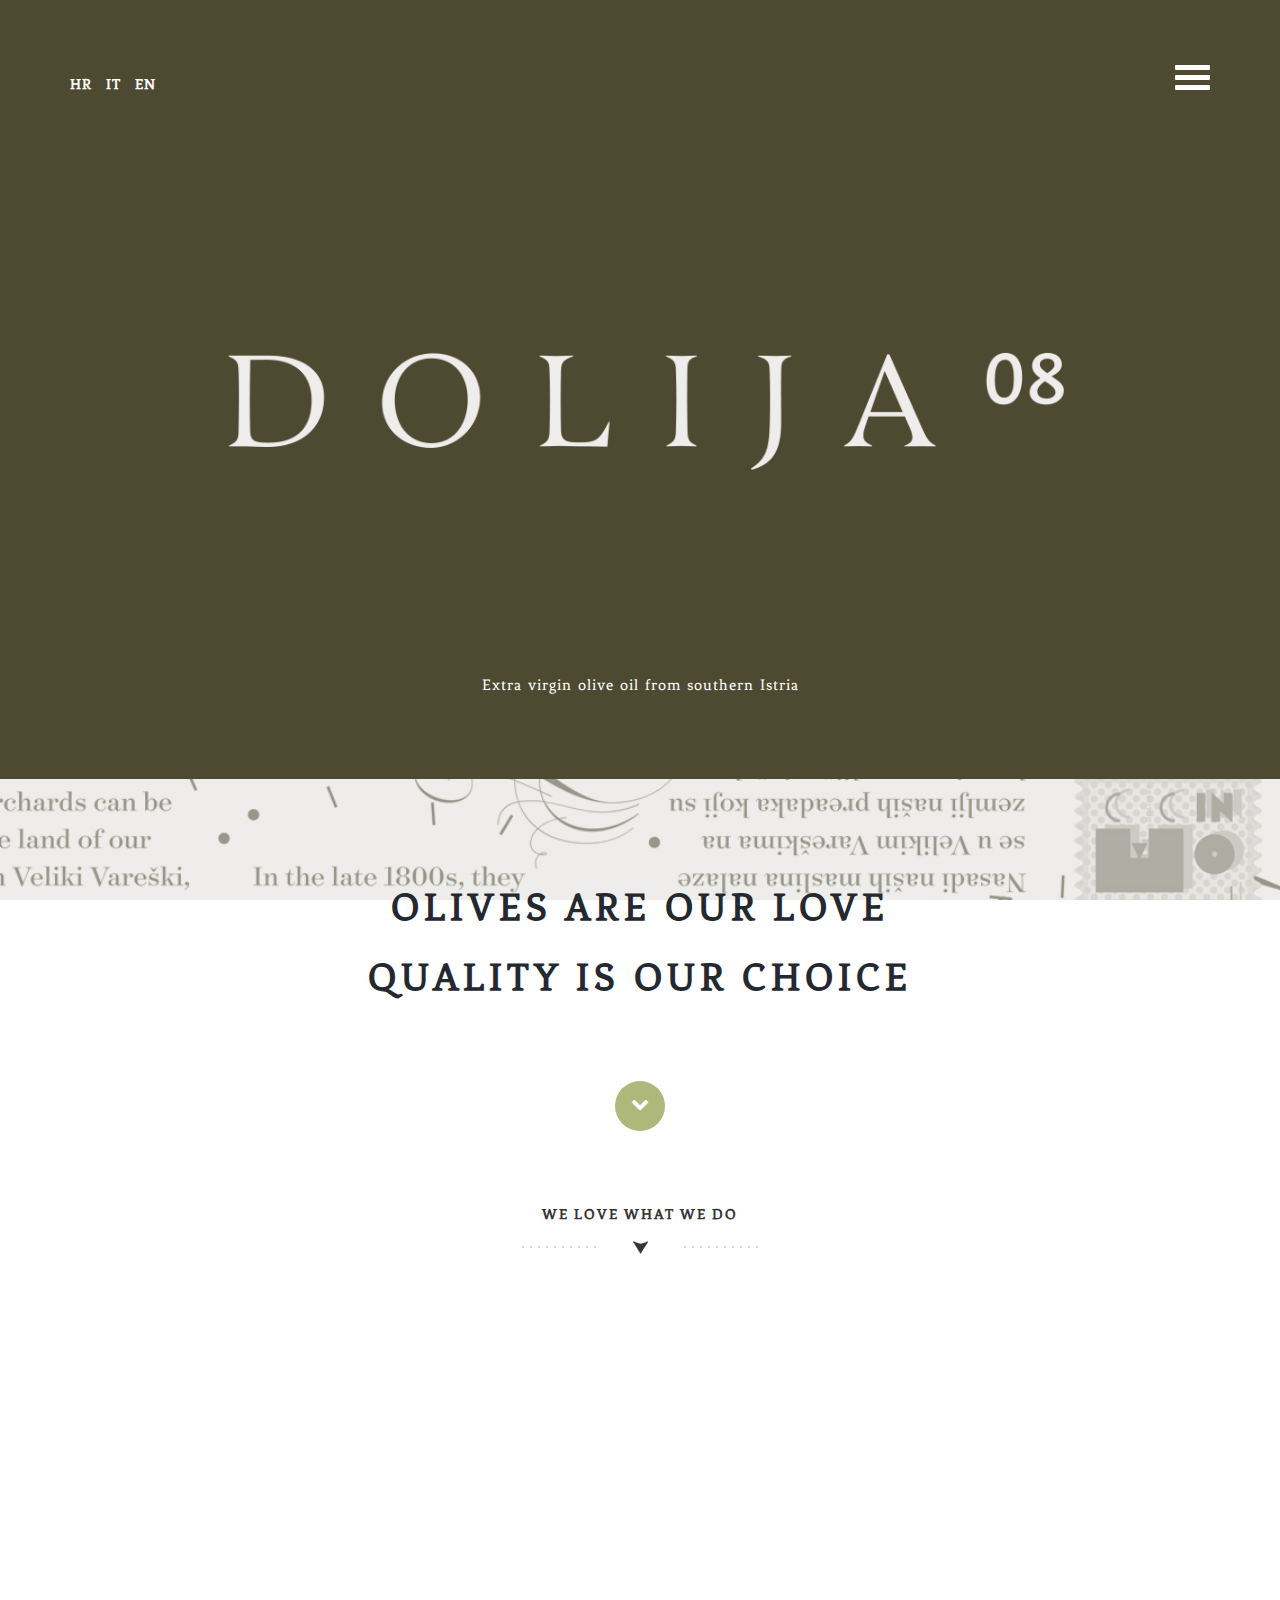
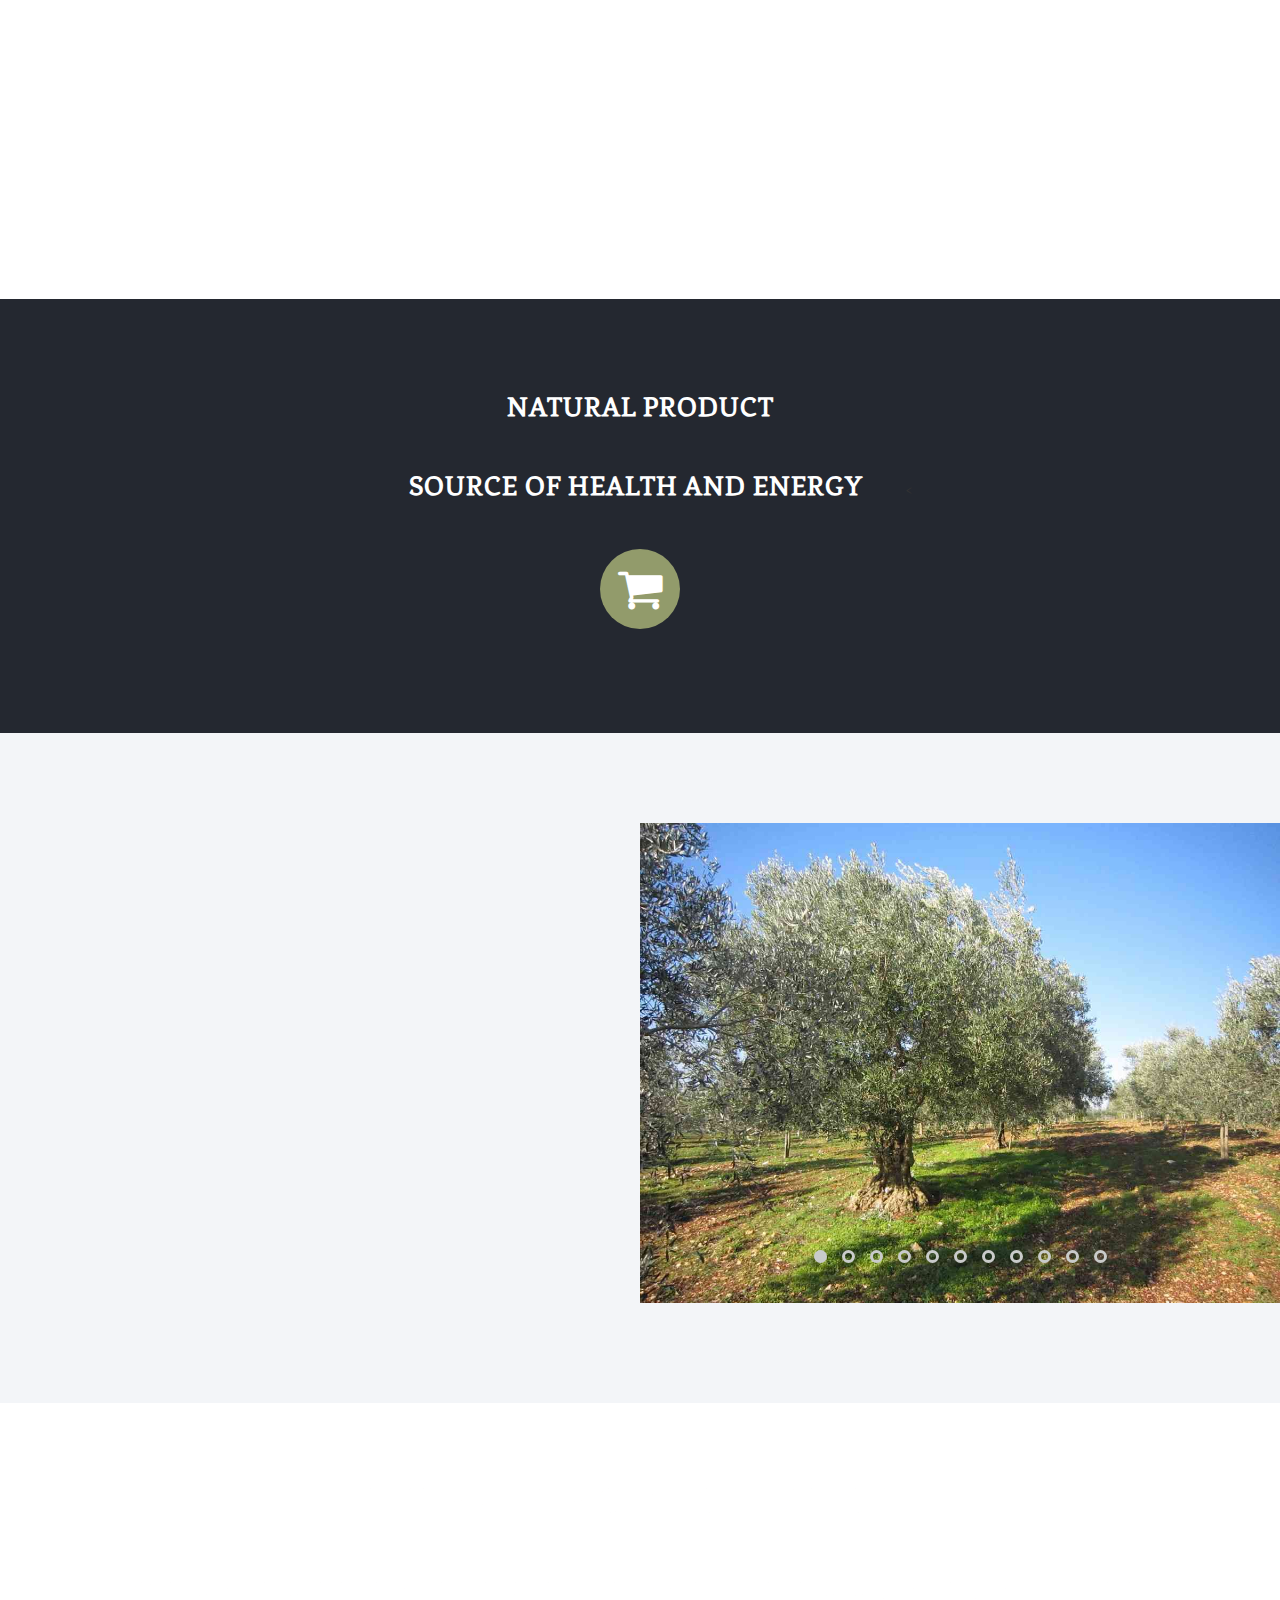
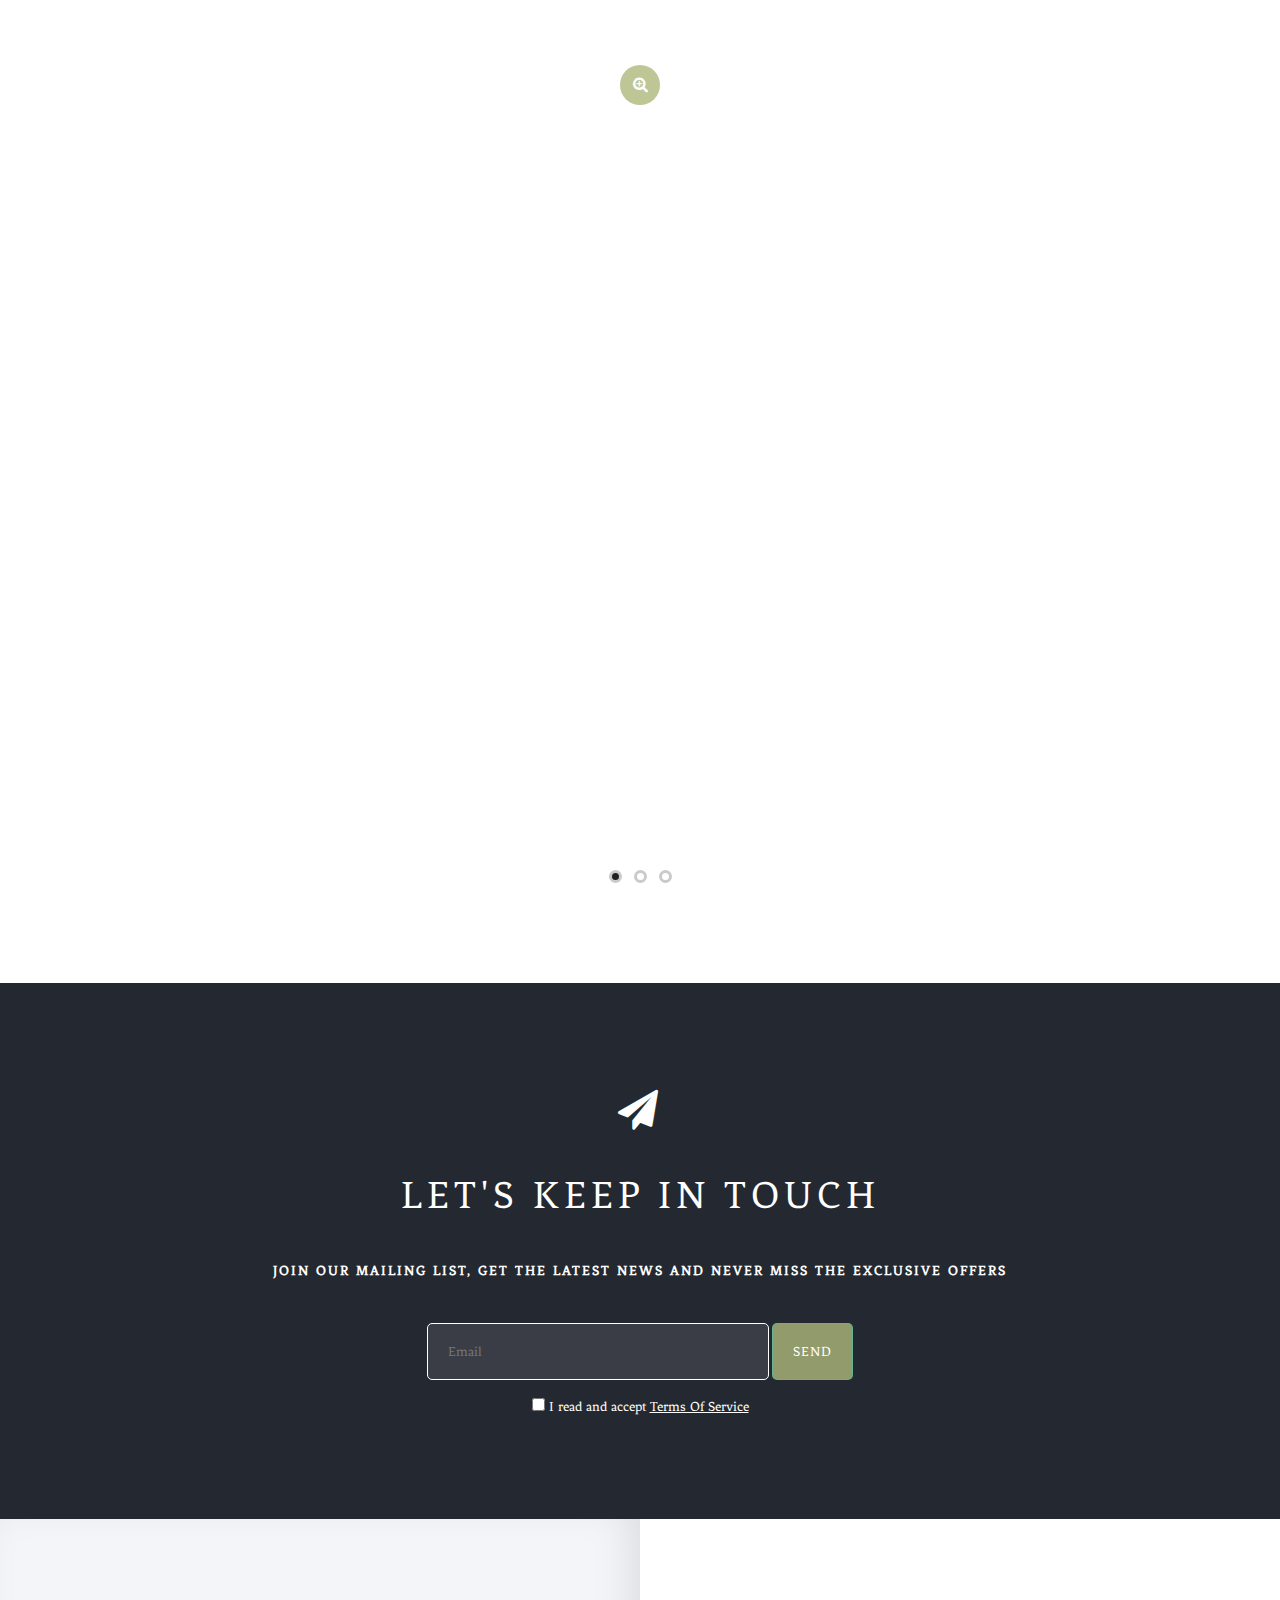
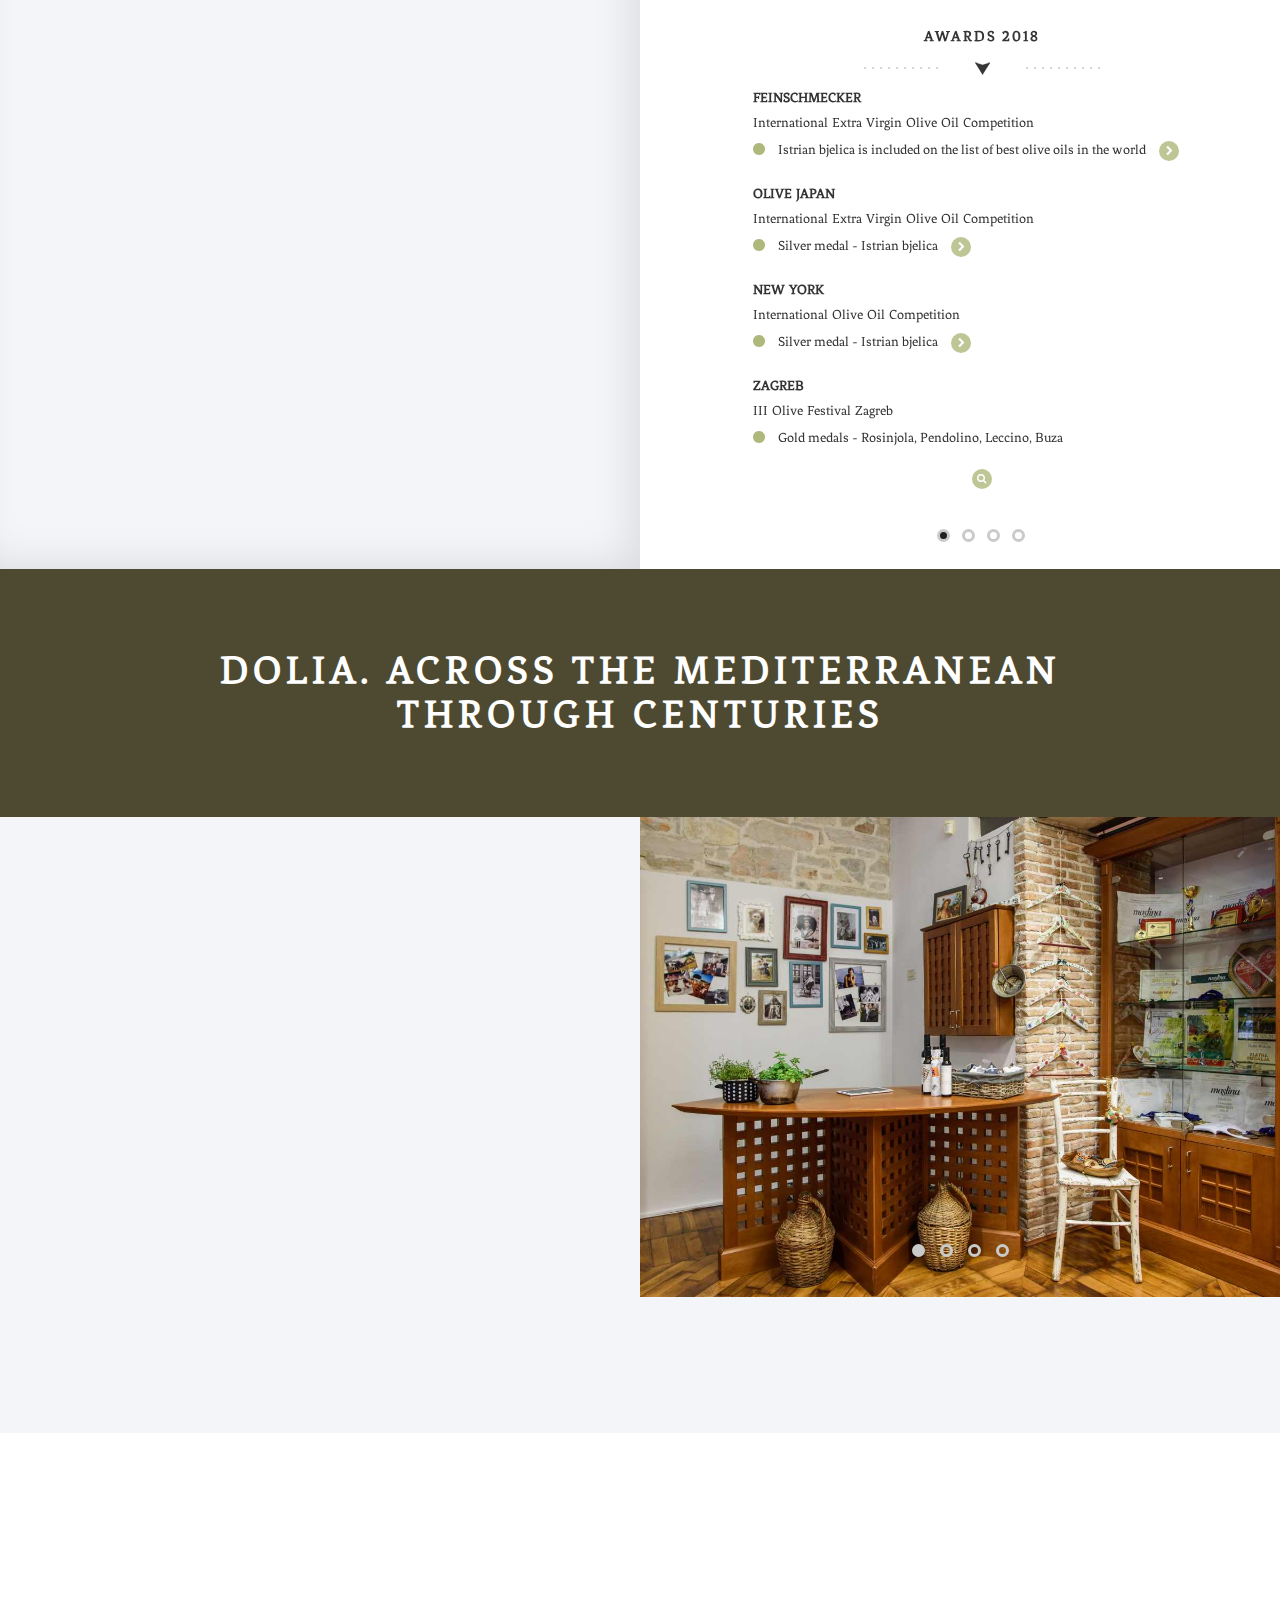
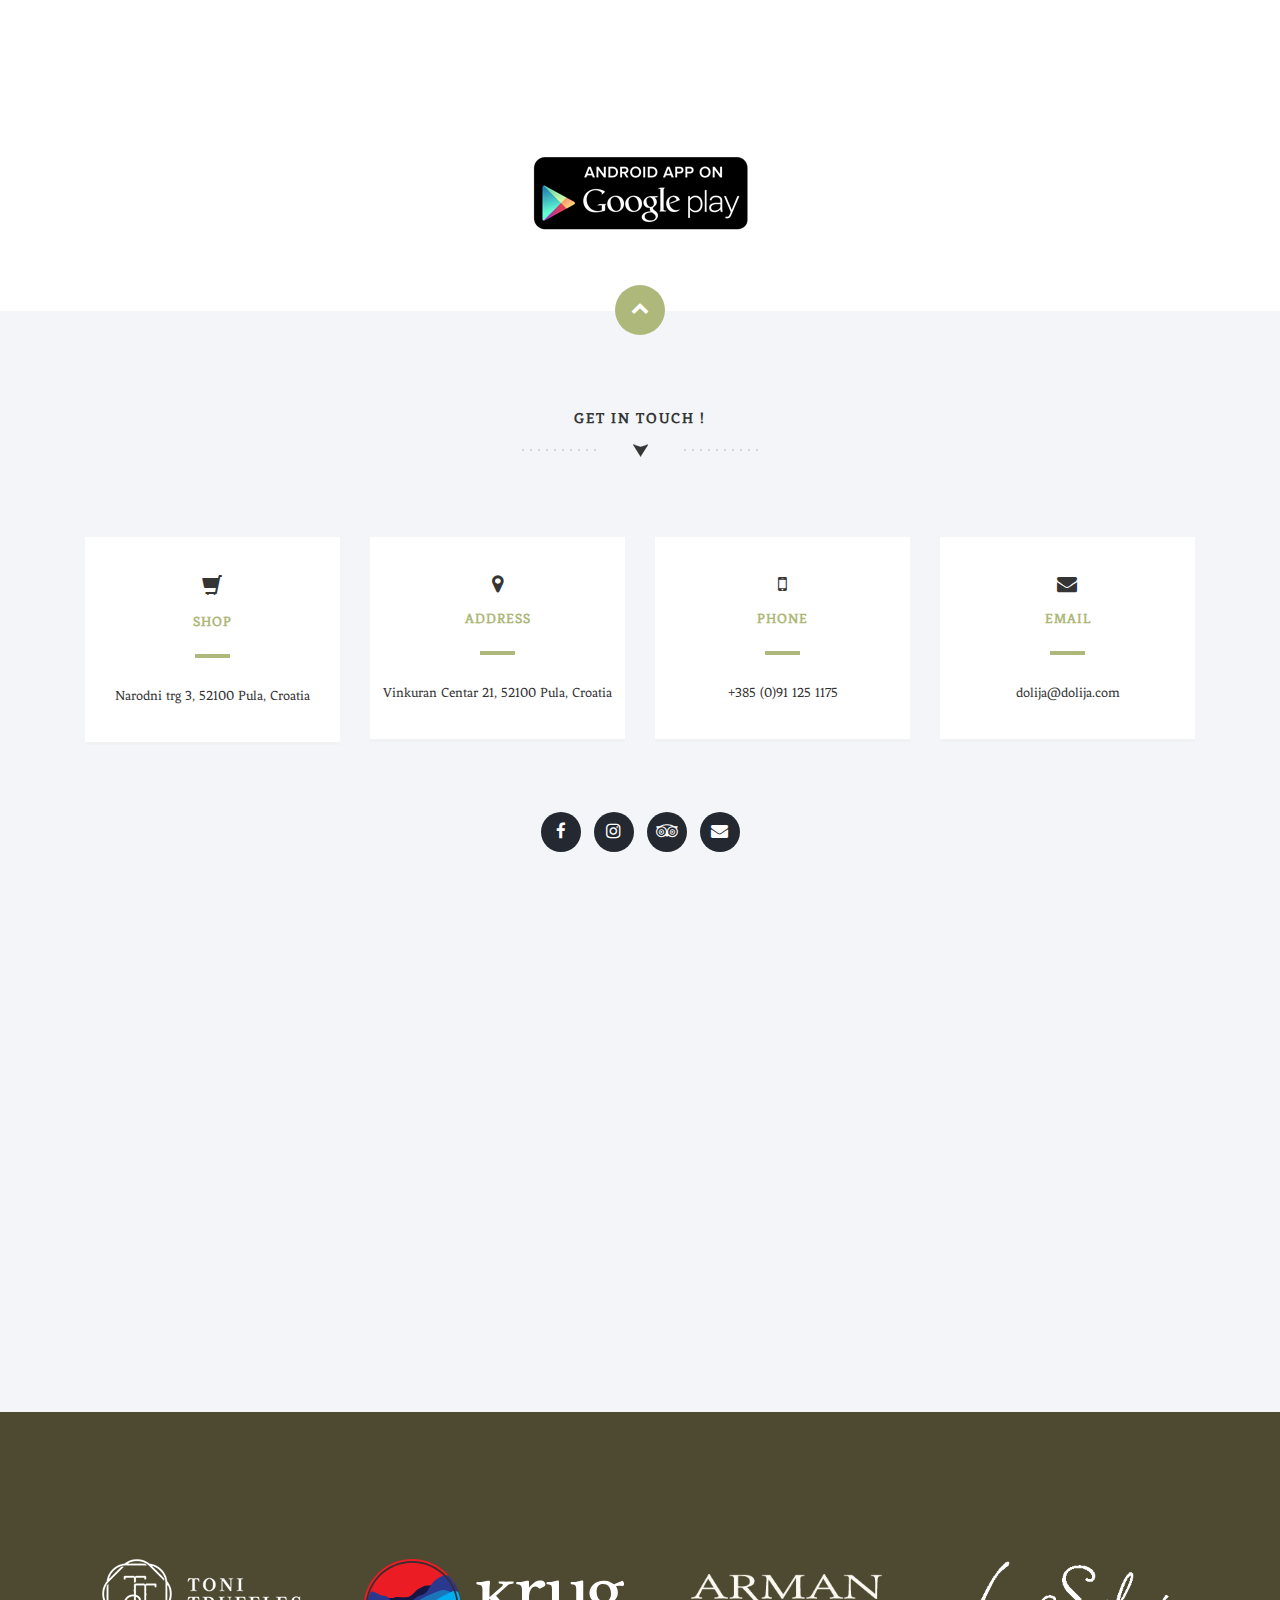
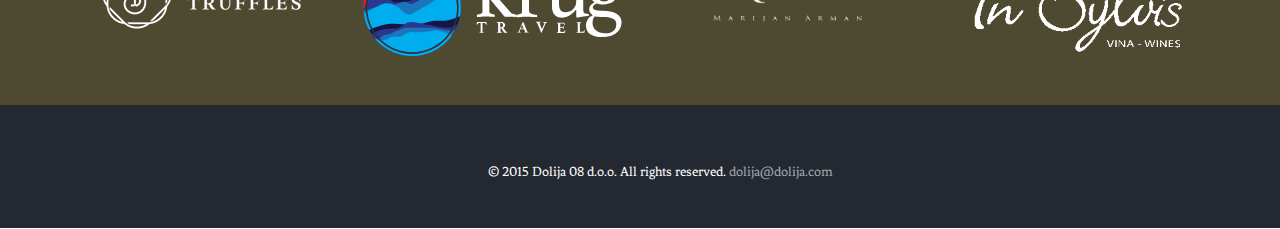
==== commit 7acf7a97: "webshop links" ====
--- a/index-en.html
+++ b/index-en.html
@@ -62,7 +62,6 @@
           </div>
           <div class="row">
             <div class="col-md-12 text-center inner">
-              <!--div class="col-md-8 col-md-offset-2 text-center inner"-->
               <img class="img-responsive center-block animated fadeInDown" src="img/dolija-logo.png">
               <p class="animated fadeInUp delay-05s">Extra virgin olive oil from southern Istria</p>
             </div>
@@ -125,7 +124,7 @@
           </div>
           <div class="col-md-12">
             <a href="#olive-oil-porfolio"><h1 class="ignite-btn-no-border">Source of health and energy</h1></a>
-            <p><a href="#olive-oil-porfolio" class="down-arrow-btn"><i class="fa fa-chevron-down"></i></a></p>
+            <<p><a href="#olive-oil-porfolio" class="down-arrow-btn down-arrow-btn-lg"><i class="fa fa-shopping-cart fa-3x"></i></a></p>
           </div>
         </div>
       </div>
@@ -255,11 +254,11 @@
                     </div>
                   </div>
                   <h2>Istrian bjelica</h2>
-                  <!-- <p>Bjelica is an old indigenous Istrian variety that produces oil of excellent quality and distinctly golden-green color. Oil is full of intense flavor, pronounced bitterness and sharpness, and aroma that is reminiscent of cut grass. Goes well with marinated and meat dishes, such as beef and lamb. An excellent complement to hard cheeses, and provides a special touch to chocolate ice cream.</p> -->
-                  <!-- <p>Straight branches, thick, leafy tree tops and strong roots, <strong>Istrian bjelica</strong> knows her way up, soaking up the sun and air. She bravely resists the cold and the wind. Her strong character is emphasized by the flavour of her oil - bitter, pungent and spicy, like absinthe. She is patient and hardworking like an Istrian peasant. Her fruitful branches remind us of our ancestors' pride and their hard working hands that have fed the generations, inspiring them permanently with their strength and dignity.</p> -->
                   <div class="portfolio-strong-custom">
-                    <strong>250 ml, 500 ml, 750 ml</strong>
-                    <!-- <a data-target="#bjelicaModal" class="right-arrow-btn" data-toggle="modal"><i class="fa fa-chevron-right"></i></a> -->
+                    <strong>100 ml, 250 ml, 500 ml, 750 ml</strong>
+                  </div>
+                  <div class="col-md-6 col-md-offset-3 text-center">
+                    <a class="learn-more-btn portfolio-buy-btn" href="https://www.dolija.com/shop/product/istarska-bjelica/">Buy</a>
                   </div>
                 </div>
                 <div class="col-md-6 wp4 delay-05s">
@@ -273,11 +272,11 @@
                     </div>
                   </div>
                   <h2>Buza</h2>
-                  <!-- <p>Buza is an authentic Istrian variety which provides very appreciated oil of intense and clear golden-green color, persistent flavor and taste, exceptional harmony, as well as balanced pungency and bitterness. It is characterized by pronounced fruity taste and smell reminiscent of green olives and herbs. It is an excellent complement to almost all dishes, especially goes well with quality fish, seafood and truffles.</p> -->
-                  <!-- <p><strong>Buza</strong>, round and lush, a flirty and voluptuous Mediterranean coquette seeks attention, warmth and protection to give the best of herself. She will show her charm slowly, always trying to stay mysterious. Her oil will have freshness, a required dose of bitterness and a provocative spiciness at the beginning of the harvest. But just like a true diva, maturity will give her the gift of a particular sweetness and the recognizable fruity aroma.</p> -->
                   <div class="portfolio-strong-custom">
-                    <strong>250 ml, 500 ml, 750 ml</strong>
-                    <!-- <a data-target="#buzaModal" class="right-arrow-btn" data-toggle="modal"><i class="fa fa-chevron-right"></i></a> -->
+                    <strong>100 ml, 250 ml, 500 ml, 750 ml</strong>
+                  </div>
+                  <div class="col-md-6 col-md-offset-3 text-center">
+                    <a class="learn-more-btn portfolio-buy-btn" href="https://www.dolija.com/shop/product/buza/">Buy</a>
                   </div>
                 </div>
               </li>
@@ -293,11 +292,11 @@
                     </div>
                   </div>
                   <h2>Leccino</h2>
-                  <!-- <p>As one of the most popular and widespread olive varieties in the world, Leccino is perfectly adapted to the Istrian climate. The oil is dark green in color, with balanced flavor, mild bitterness, vigorous pungency and exceptional harmony. Depending on the time of harvesting, it can be extremely fresh, full of fruitiness, mild taste and sweet aroma. Its value is priceless in preparing light vegetable and meat dishes, as well as an addition to a variety of fresh seasonal salads.</p> -->
-                  <!-- <p>Easily adjustable and generous <strong>Leccino</strong>, exuberant in growth, impressively tall, with a large trunk and symmetrical tree top, blossoms lavishly, grows bountiful amounts of fruit. His rich appearance makes him a perfect decorative plant. He has spread around the world from his native Toscana and has easily adjusted to any environment, Istrian included. He has big flowers and aromatic fruit. The flavour of his oil depends on the time of the harvest and can vary from dominantly fresh fruity to mild fruity aromas. Adaptability, as well as rich and balanced flavour, make this oil perfect for meat and vegetable dishes and is a must for any light salad.</p> -->
                   <div class="portfolio-strong-custom">
-                    <strong>250 ml, 500 ml</strong>
-                    <!-- <a data-target="#leccinoModal" class="right-arrow-btn" data-toggle="modal"><i class="fa fa-chevron-right"></i></a> -->
+                    <strong>100 ml, 250 ml, 500 ml</strong>
+                  </div>
+                  <div class="col-md-6 col-md-offset-3 text-center">
+                    <a class="learn-more-btn portfolio-buy-btn" href="https://www.dolija.com/shop/product/leccino/">Buy</a>
                   </div>
                 </div>
                 <div class="col-md-6 wp4 delay-05s">
@@ -311,11 +310,11 @@
                     </div>
                   </div>
                   <h2>Pendolino</h2>
-                  <!-- <p>This Italian variety gives excellent oil of brilliant light green color. Pendolino displays green notes of creamy artichoke, green almond, fresh grass and other vegetal characteristics. It is viscous and peppery with the perfect amount of bitterness and pungency. A very versatile oil to use with soups, stews, pasta dishes and as a bread dipper. Excellent complement to a variety of game meat, steaks and medium matured cheeses.</p> -->
-                  <!-- <p>Rich tree tops and long bent branches, an elongated fruit, melancholic and sophisticated <strong>Pendolino</strong> looks like a hypersensitive poet, entangled in romantic dreaming and nostalgia for his home-bound Toscane. However, it just appears as though he has perfectly melted into the Istrian climate. The proof is his wonderfully green oil and beautifully balanced flavour, moderately bitter and spicy. Although he appears melancholic, in his soul he's a hedonist who loves to mingle with game, beef steak, ribeye steak and semi-mature cheeses.</p> -->
                   <div class="portfolio-strong-custom">
-                    <strong>250 ml, 500 ml</strong>
-                    <!-- <a data-target="#pendolinoModal" class="right-arrow-btn" data-toggle="modal"><i class="fa fa-chevron-right"></i></a> -->
+                    <strong>100 ml, 250 ml, 500 ml</strong>
+                  </div>
+                  <div class="col-md-6 col-md-offset-3 text-center">
+                    <a class="learn-more-btn portfolio-buy-btn" href="https://www.dolija.com/shop/product/pendolino/">Buy</a>
                   </div>
                 </div>
               </li>
@@ -331,10 +330,11 @@
                     </div>
                   </div>
                   <h2>Rosinjola</h2>
-                  <!-- <p><strong>Rosinjola</strong>, a charming lady with a soft heart that loves heat and will sunbathe gladly, although it'll bring out her freckles. No problem though, as freckles are a part of her charm anyway along with a meticulous attention to detail: rich tree tops bearing many small branches decorated with tiny flowers that morph into beautiful tiny fruit, yellow-pink to dark purple in colour. Her oil, with a pronounced bitter aroma and distinct smell of almond and evergreens is an indispensable guest of many high class gatherings.</p> -->
                   <div class="portfolio-strong-custom">
-                    <strong>250 ml, 500 ml</strong>
-                    <!-- <a data-target="#rosinjolaModal" class="right-arrow-btn" data-toggle="modal"><i class="fa fa-chevron-right"></i></a> -->
+                    <strong>100 ml, 250 ml, 500 ml</strong>
+                  </div>
+                  <div class="col-md-6 col-md-offset-3 text-center">
+                    <a class="learn-more-btn portfolio-buy-btn" href="https://www.dolija.com/shop/product/rosinjola/">Buy</a>
                   </div>
                 </div>
                 <div class="col-md-6 wp4 delay-05s">
@@ -348,11 +348,12 @@
                     </div>
                   </div>
                   <h2>Rafe</h2>
-                  <!-- <p>Do you believe in angels, sparkling eternal beings that help when help is needed with their miraculous interventions and make life easier and the world a better place? Maybe their existence depends on our beliefs, maybe angels are merely a fruit of our imagination, however sometimes the goodness of some can amaze us so much that the only thing we can say is that they're like angels. He understands everybody because he has a bit of everyone. Oil <strong>Rafe</strong> is just like the angel Raphael, in charge of health, peace and comfort. Buza, Karbonaca, Rosinjola and Drobnica have entrusted him with their secrets, his trusted friends are Pendolino, Leccino and Cipressino, and with Bjelica he is connected intuitively without saying a word. If he was a painter, he would be the famous Raphael. Amongst the Dolija oils, he is a blend of the best. The oil with character.</p> -->
                   <div class="portfolio-strong-custom">
-                    <strong>250 ml, 500 ml, 750 ml</strong>
-                    <!-- <a data-target="#rafeModal" class="right-arrow-btn" data-toggle="modal"><i class="fa fa-chevron-right"></i></a> -->
-                  </div>  
+                    <strong>100 ml, 250 ml, 500 ml, 750 ml</strong>
+                  </div>
+                  <div class="col-md-6 col-md-offset-3 text-center">
+                    <a class="learn-more-btn portfolio-buy-btn" href="https://www.dolija.com/shop/product/rafe/">Buy</a>
+                  </div> 
                 </div>
               </li>
 				      <!-- <li>
@@ -378,32 +379,6 @@
       </div>
     </section>
         
-		<!--div class="ignite-cta text-center">
-      <div class="container">
-        <div class="row">
-          <div class="col-md-12">
-            <a href="#olive-oil-awards"><h1 class="ignite-btn">Dolija - Top quality, nothing else</h1></a>
-          </div>
-        </div>
-      </div>
-    </div-->
-
-    <!--section id="subscribe" class="subscribe text-center">
-      <div class="container">
-        <h1><i class="fa fa-paper-plane"></i></h1>
-        <h1 class="subscribe-header">Let's keep in touch</h1>
-        <p class="subscribe-desc">Join our mailing list, get the latest news and never miss the exclusive offers</p>
-        <form id="subscribe-form" name="subscribe-form" method="post" action="#">
-          <input type="email" name="subscribe-email" id="subscribe-email" value="" placeholder="" required>
-          <input type="submit" id="subscribe-btn" name="subscribe-btn" value="Send">
-          <p class="subscribe-confirm">
-            <input type="checkbox" aria-label="Terms Of Use" required>
-            <span>I read and accept <a data-target="#newsletterModal" data-toggle="modal">Terms Of Service</a></span>
-          </p>
-        </form>
-      </div>
-    </section-->
-
     <section id="subscribe" class="subscribe text-center">
       <div class="container">
         <div id="mc_embed_signup">
@@ -517,17 +492,7 @@
                         </span>
                       </div>
                     </div>
-                    <!--div class="nagrade-post-info">
-                      <p>
-                        <strong>Vodnjan</strong>
-                      </p>
-                      <p>XXIII Extra Virgin Olive Oil Exhibition</p>
-                      <div class="row">
-                        <i class="col-md-1 col-xs-1 fa fa-circle"></i>
-                        <span class="col-md-11 col-xs-11 nagrade-post-info-item">Gold medal - Buza</span>
-                      </div>
-                    </div-->
-					          <div class="nagrade-post-info">
+                    <div class="nagrade-post-info">
                       <p>
                         <strong>New York</strong>
                       </p>
@@ -586,17 +551,7 @@
                         <span class="col-md-11 col-xs-11 nagrade-post-info-item"> Gold medals - Istrian bjelica, Buza</span>
                       </div>
                     </div>
-						        <!--div class="nagrade-post-info">
-                      <p>
-                        <strong>Ulika</strong>
-                      </p>
-                      <p>XI International Olive tree manifestation Ulika Medulin</p>
-                      <div class="row">
-                        <i class="col-md-1 col-xs-1 fa fa-circle"></i>
-                        <span class="col-md-11 col-xs-11 nagrade-post-info-item"> Gold medal - Istrian bjelica</span>
-                      </div>
-                    </div-->
-                    <a data-target="#nagradeModal" class="right-arrow-btn" data-toggle="modal"><i class="fa fa-search"></i></a>
+						        <a data-target="#nagradeModal" class="right-arrow-btn" data-toggle="modal"><i class="fa fa-search"></i></a>
                   </li>
 					        <li>
                     <h1 class="arrow">Awards 2015</h1>
@@ -618,20 +573,6 @@
                         <span class="col-md-11 col-xs-11 nagrade-post-info-item"> Gold medals - Istrian bjelica, Extra Virgin Olive Oil Blended</span>
                       </div>
                     </div>
-                    <!--div class="nagrade-post-info">
-                      <p>
-                        <strong>Ulika</strong>
-                      </p>
-                      <p>X International Olive tree manifestation Ulika Medulin</p>
-                      <div class="row">
-                        <i class="col-md-1 col-xs-1 fa fa-circle"></i>
-                        <span class="col-md-11 col-xs-11 nagrade-post-info-item"> Plaque - Top 10</span>
-                      </div>
-                      <div class="row">
-                        <i class="col-md-1 col-xs-1 fa fa-circle"></i>
-                        <span class="col-md-11 col-xs-11 nagrade-post-info-item"> Gold medal - Istrian bjelica</span>
-                      </div>
-                    </div-->
                     <a data-target="#nagradeModal" class="right-arrow-btn" data-toggle="modal"><i class="fa fa-search"></i></a>
                   </li>
                   <!--li>
@@ -702,13 +643,12 @@
             <p>
               In the shadows of the chestnut branches, behind the sweet hum of the central city market, you’ll find a place which will introduce you to the excellency of the authentic Istrian extra virgin olive oil.
               <br>
-              <!--Come, meet and taste Busa, Bielizza, Rosignola and Carbonazza, Leccino and Pendolino or Rafe, our own special blend, the pride of house Dolia. With the free entrance, our charming host will accompany you through tastes and stories of southern Istria olive oil. Here you will also find the precious Istrian truffles and a selected choice of great local wines as well as nice prices.-->
               Come, meet and taste Busa, Bielizza, Rosignola and Carbonazza, Leccino and Pendolino or Rafe, our own special blend, the pride of house Dolia. With the free entrance, our charming host will accompany you through tastes and stories of southern Istria olive oil. Here you will also find the precious <a href="#partners" class="my-cust-link">Istrian truffles</a> and a selected choice of <a href="#partners" class="my-cust-link">great local wines</a> as well as nice prices.
             </p>
             <!--ne koristi se-->
-            <!--div class="col-md-6 col-md-offset-3 text-center">
-              <a data-target="#shopModal" class="learn-more-btn" data-toggle="modal">Saznaj više</a>
-            </div-->
+            <div class="col-md-6 col-md-offset-3 text-center">
+              <a class="learn-more-btn" href="https://www.dolija.com/shop/">Web Shop</a>
+            </div>
           </div>
           <div id="shopCarouselDiv" class="col-md-6 nopadding">
             <div id="carouselShopGallery" class="carousel slide" data-ride="carousel">
@@ -748,18 +688,6 @@
       </div>
     </section>
 
-    <!--
-    <div class="ignite-cta text-center">
-      <div class="container">
-        <div class="row">
-          <div class="col-md-12">
-            <a href="#contact"><h1 class="ignite-btn">Get in touch !</h1></a>
-          </div>
-        </div>
-      </div>
-    </div>
-    -->
-
     <section class="subscribe text-center">
       <div class="container">
         <h1>Want to learn more about olives and olive growing</h1>
@@ -798,7 +726,6 @@
           <div class="col-md-3">
             <div class="light-box box-hover">
               <h2><i class="fa fa-envelope"></i><span>Email</span></h2>
-              <!--p><a id="mail-address" href="mailto:dolija@dolija.com">dolija@dolija.com</a></p-->
               <p><a id="mail-address" data-target="#contactModal" data-toggle="modal">dolija@dolija.com</a></p>
             </div>
           </div>
@@ -888,7 +815,7 @@
               <h2 class="modal-portfolio-header">Buza</h2>
               <p class="portfolio-desc"><strong>Buza</strong>, round and lush, a flirty and voluptuous Mediterranean coquette seeks attention, warmth and protection to give the best of herself. She will show her charm slowly, always trying to stay mysterious. Her oil will have freshness, a required dose of bitterness and a provocative spiciness at the beginning of the harvest. But just like a true diva, maturity will give her the gift of a particular sweetness and the recognizable fruity aroma.</p>
               <p>
-                <strong>250 ml, 500 ml, 750 ml</strong>
+                <strong>100 ml, 250 ml, 500 ml, 750 ml</strong>
               </p>
             </div>
           </div>
@@ -924,7 +851,7 @@
               <h2 class="modal-portfolio-header">Istrian bjelica</h2>
               <p class="portfolio-desc">Straight branches, thick, leafy tree tops and strong roots, <strong>Istrian bjelica</strong> knows her way up, soaking up the sun and air. She bravely resists the cold and the wind. Her strong character is emphasized by the flavour of her oil - bitter, pungent and spicy, like absinthe. She is patient and hardworking like an Istrian peasant. Her fruitful branches remind us of our ancestors' pride and their hard working hands that have fed the generations, inspiring them permanently with their strength and dignity.</p>
               <p>
-                <strong>250 ml, 500 ml, 750 ml</strong>
+                <strong>100 ml, 250 ml, 500 ml, 750 ml</strong>
               </p>
             </div>
           </div>
@@ -960,7 +887,7 @@
               <h2 class="modal-portfolio-header">Leccino</h2>
               <p class="portfolio-desc">Easily adjustable and generous <strong>Leccino</strong>, exuberant in growth, impressively tall, with a large trunk and symmetrical tree top, blossoms lavishly, grows bountiful amounts of fruit. His rich appearance makes him a perfect decorative plant. He has spread around the world from his native Toscana and has easily adjusted to any environment, Istrian included. He has big flowers and aromatic fruit. The flavour of his oil depends on the time of the harvest and can vary from dominantly fresh fruity to mild fruity aromas. Adaptability, as well as rich and balanced flavour, make this oil perfect for meat and vegetable dishes and is a must for any light salad.</p>
               <p>
-                <strong>250 ml, 500 ml</strong>
+                <strong>100 ml, 250 ml, 500 ml</strong>
               </p>
             </div>
           </div>
@@ -996,7 +923,7 @@
               <h2 class="modal-portfolio-header">Pendolino</h2>
               <p class="portfolio-desc">Rich tree tops and long bent branches, an elongated fruit, melancholic and sophisticated <strong>Pendolino</strong> looks like a hypersensitive poet, entangled in romantic dreaming and nostalgia for his home-bound Toscane. However, it just appears as though he has perfectly melted into the Istrian climate. The proof is his wonderfully green oil and beautifully balanced flavour, moderately bitter and spicy. Although he appears melancholic, in his soul he's a hedonist who loves to mingle with game, beef steak, ribeye steak and semi-mature cheeses.</p>
               <p>
-                <strong>250 ml, 500 ml</strong>
+                <strong>100 ml, 250 ml, 500 ml</strong>
               </p>
             </div>
           </div>
@@ -1032,7 +959,7 @@
               <h2 class="modal-portfolio-header">Rosinjola</h2>
               <p class="portfolio-desc"><strong>Rosinjola</strong>, a charming lady with a soft heart that loves heat and will sunbathe gladly, although it'll bring out her freckles. No problem though, as freckles are a part of her charm anyway along with a meticulous attention to detail: rich tree tops bearing many small branches decorated with tiny flowers that morph into beautiful tiny fruit, yellow-pink to dark purple in colour. Her oil, with a pronounced bitter aroma and distinct smell of almond and evergreens is an indispensable guest of many high class gatherings.</p>
               <p>
-                <strong>250 ml, 500 ml</strong>
+                <strong>100 ml, 250 ml, 500 ml</strong>
               </p>
             </div>
           </div>
@@ -1068,7 +995,7 @@
               <h2 class="modal-portfolio-header">Karbonaca</h2>
               <p class="portfolio-desc"><strong>Karbonaca</strong>, the dark skinned girl from the south of Istria. Average in height and tree top fullness, mysterious, yet reliable and stable. Her fruit is smooth, round, almost black in colour and if one waits too long to harvest, they become wrinkly which affects her confidence and facility of harvest. Karbonaca fruit paste is of a pleasant aroma of flowery meadow and her oil is of a particular flavour of wild radicchio, chicory and artichokes with pronounced spiciness and an intense green colour. All of the above make this temperamental dark coloured noirette girl with an evergreen heart, the main variety of southern Istria.</p>
               <p>
-                <strong>250 ml, 500 ml</strong>
+                <strong>100 ml, 250 ml, 500 ml</strong>
               </p>
             </div>
           </div>
@@ -1104,7 +1031,7 @@
               <h2 class="modal-portfolio-header">Rafe</h2>
               <p class="portfolio-desc">Do you believe in angels, sparkling eternal beings that help when help is needed with their miraculous interventions and make life easier and the world a better place? Maybe their existence depends on our beliefs, maybe angels are merely a fruit of our imagination, however sometimes the goodness of some can amaze us so much that the only thing we can say is that they're like angels. He understands everybody because he has a bit of everyone. Oil <strong>Rafe</strong> is just like the angel Raphael, in charge of health, peace and comfort. Buza, Karbonaca, Rosinjola and Drobnica have entrusted him with their secrets, his trusted friends are Pendolino, Leccino and Cipressino, and with Bjelica he is connected intuitively without saying a word. If he was a painter, he would be the famous Raphael. Amongst the Dolija oils, he is a blend of the best. The oil with character.</p>
               <p>
-                <strong>250 ml, 500 ml, 750 ml</strong>
+                <strong>100 ml, 250 ml, 500 ml, 750 ml</strong>
               </p>
             </div>
           </div>
@@ -2089,12 +2016,6 @@
           </div>
           
           <div class="panel panel-default panel-dekalog">
-            <!--div class="panel-heading dark-bg" role="tab" id="2018Heading">
-              <div class="animated panel-title fadeInDown">
-                <p>Ekstradjevičansko maslinovo ulje (EVO) temelj je mediteranskog načina ishrane. Posjeduje jedinstvene osobine koje ga čine veoma vrijednim. Upravo zbog toga, vrlo je precizno definirani proizvod u EU.</p>
-              </div>
-            </div-->
-
             <!--div class="text-center"-->
               <div id="carousel-dekalog" class="carousel slide" data-ride="carousel" data-interval="10000">
                 <!-- Wrapper for slides -->
@@ -2223,25 +2144,15 @@
             <div class="newsletter-terms">
               <p>Dolija.com web site, owned by Dolija 08 d.o.o., Veliki Vareški 1, 52208 Krnica, Croatia, guarantees that all data you shared with us will be processed in compliance with the EU Regulation 2016/679 on the protection of personal data (GDPR) according to the principles listed below:</p>
               <div>
-                <!--p><strong>1. Koji Vaši podaci nam trebaju i zašto?</strong></p-->
                 <p>1.	We need your e-mail address to send you periodic updates on our activities and promotional offers and we will use it only for this purpose.</p>
-                <!--p><strong>2. Tko sve ima pristup Vašim podacima?</strong></p-->
                 <p>2.	Access to your personal data is permitted only to our employees who work on maintaining the website. The aforementioned employees are familiar with the procedures of protection of personal data and are obliged to treat it accordingly.</p>
-                <!--p><strong>3. Da li ćemo Vaše podatke dijeliti s drugima?</strong></p-->
                 <p>3. We will not share, sell or transfer your data to third parties for any reason other than those listed above.</p>
-                <!--p><strong>4. Koliko dugo ćemo čuvati Vaše podatke?</strong></p-->
                 <p>4. We will keep your data in our archive until you ask us to delete it.</p>
-                <!--p><strong>5. Kako smo došli do Vaših podataka?</strong></p-->
                 <p>5. We have obtained your data exclusively because you have provided it to us. Dolija 08 d.o.o., does not collect, purchase or receive your personal data from third parties.</p>
-                <!--p><strong>6. Da li i možete zatražiti da zauvijek uklonimo Vaše podatke i povući svoju privolu za njihovo korištenje?</strong></p-->
                 <p>6. Whenever you want, you can withdraw your permission to use your personal data and / or ask us to delete all your data from our archive. Simply send an e-mail to <strong>dolija@dolija.com</strong> and your personal data will be deleted as soon as possible.</p>
-                <!--p><strong>7. Da li možete vidjeti koje Vaše osobne podatke imamo i možete li ih ispraviti?</strong></p-->
                 <p>7. The e-mail address where you receive our newsletter is the only personal data that we have. To correct the address, send an e-mail to <strong>dolija@dolija.com</strong> or enter the new e-mail address on our web page.</p>
-                <!--p><strong>8. Da li možete zatražiti eksport svih svojih podataka koji se nalaze u našem sustavu?</strong></p-->
                 <p>8. You can request the export of all your data contained in our archive by sending an email to <strong>dolija@dolija.com</strong>.</p>
-                <!--p><strong>9. Da li se moji podaci automatski profiliraju i zašto?</strong></p-->
                 <p>9. The content of our newsletter is identical for all recipients. Its sole purpose is to improve our service and experience of our site. Its automated processing does not produce any legal effect and should not be reflected on you in any way.</p>
-                <!--p><strong>10. Kome se mogu žaliti ako mislim da kršite moje pravo na privatnost?</strong></p-->
                 <p>10. In case you believe that Dolija 08 d.o.o. is obstructing your right to privacy you can file a complaint with the Consumer Protection Agency on <a class="my-cust-link" href="https://azop.hr">this address</a>.</p>
               </div>
             </div>
--- a/css/styles.css
+++ b/css/styles.css
@@ -232,7 +232,7 @@
 about
 ========================================================================== */
 .about { background: #f3f5f8; }
-.about p { margin: 80px 0 0; }
+.about p { margin: 70px 0 0; }
 h1.arrow { font-size: 15px; text-transform: uppercase; color: #353535; letter-spacing: 2px; background: url('../img/h1-bg.png') no-repeat center bottom; padding-bottom: 30px; font-weight: bold; }
 .about-text { padding: 90px 90px 90px;}
 #carouselGallery li, #carouselShopGallery li {  /*carousel indicators*/
@@ -340,8 +340,8 @@
 .subscribe { background: url('../img/keyboard-bg.jpg') no-repeat center center; -webkit-background-size: cover; -moz-background-size: cover; -o-background-size: cover; background-size: cover; background-attachment: fixed; padding: 80px 0 80px; }
 .subscribe h1 { color: #fff; margin-bottom: 40px; font-size: 40px; text-transform: uppercase; letter-spacing: 5px; }
 .subscribe h1 span { display: block; font-size: 25px; text-transform: uppercase; font-weight: bold; margin-top: 20px; margin-bottom: 60px; letter-spacing: 3px; }
-.subscribe input[type=text], .subscribe input[type=email] { background-color: rgba(255, 255, 255, 0.1); border: solid 1px #fff; padding: 20px; width: 30%; color: #fff; }
-.subscribe input[type=submit] { background: /*rgba(61, 201, 179, 0.5)*/ rgba(174, 184, 122, 0.8); border: solid 1px rgba(61, 201, 179, 0.5); padding: 20px; color: #fff; text-transform: uppercase; letter-spacing: 1px; transition: all 0.5s ease; -moz-transition: all 0.5s ease; -webkit-transition: all 0.5s ease; -o-transition: all 0.5s ease; }
+.subscribe input[type=text], .subscribe input[type=email] { background-color: rgba(255, 255, 255, 0.1); border: solid 1px #fff; padding: 20px; width: 30%; color: #fff; border-radius: 5px; }
+.subscribe input[type=submit] { background: /*rgba(61, 201, 179, 0.5)*/ rgba(174, 184, 122, 0.8); border: solid 1px rgba(61, 201, 179, 0.5); padding: 20px; color: #fff; text-transform: uppercase; letter-spacing: 1px; transition: all 0.5s ease; -moz-transition: all 0.5s ease; -webkit-transition: all 0.5s ease; -o-transition: all 0.5s ease; border-radius: 5px; }
 .subscribe input[type=submit]:hover { background: /*rgba(61, 201, 179, 1)*/rgba(174, 184, 122, 1); border: solid 1px /*rgba(61, 201, 179, 1)*/rgba(174, 184, 122, 1); color: #fff; }
 .subscribe p { color:#fff; margin-bottom: 20px; }
 #subscribe.subscribe { background: #242830; }
@@ -615,3 +615,21 @@
 .newsletter-terms p {
 	line-height: 18px;
 }
+
+.portfolio-buy-btn {
+	padding: 20px 60px;
+	margin: 25px 0;
+	font-size: large;
+}
+
+.down-arrow-btn-lg {
+	width: 80px; 
+	height: 80px;
+	line-height: 80px;
+}
+
+.down-arrow-btn-lg i {
+	width: 80px; 
+	height: 80px;
+	line-height: 80px;
+}
